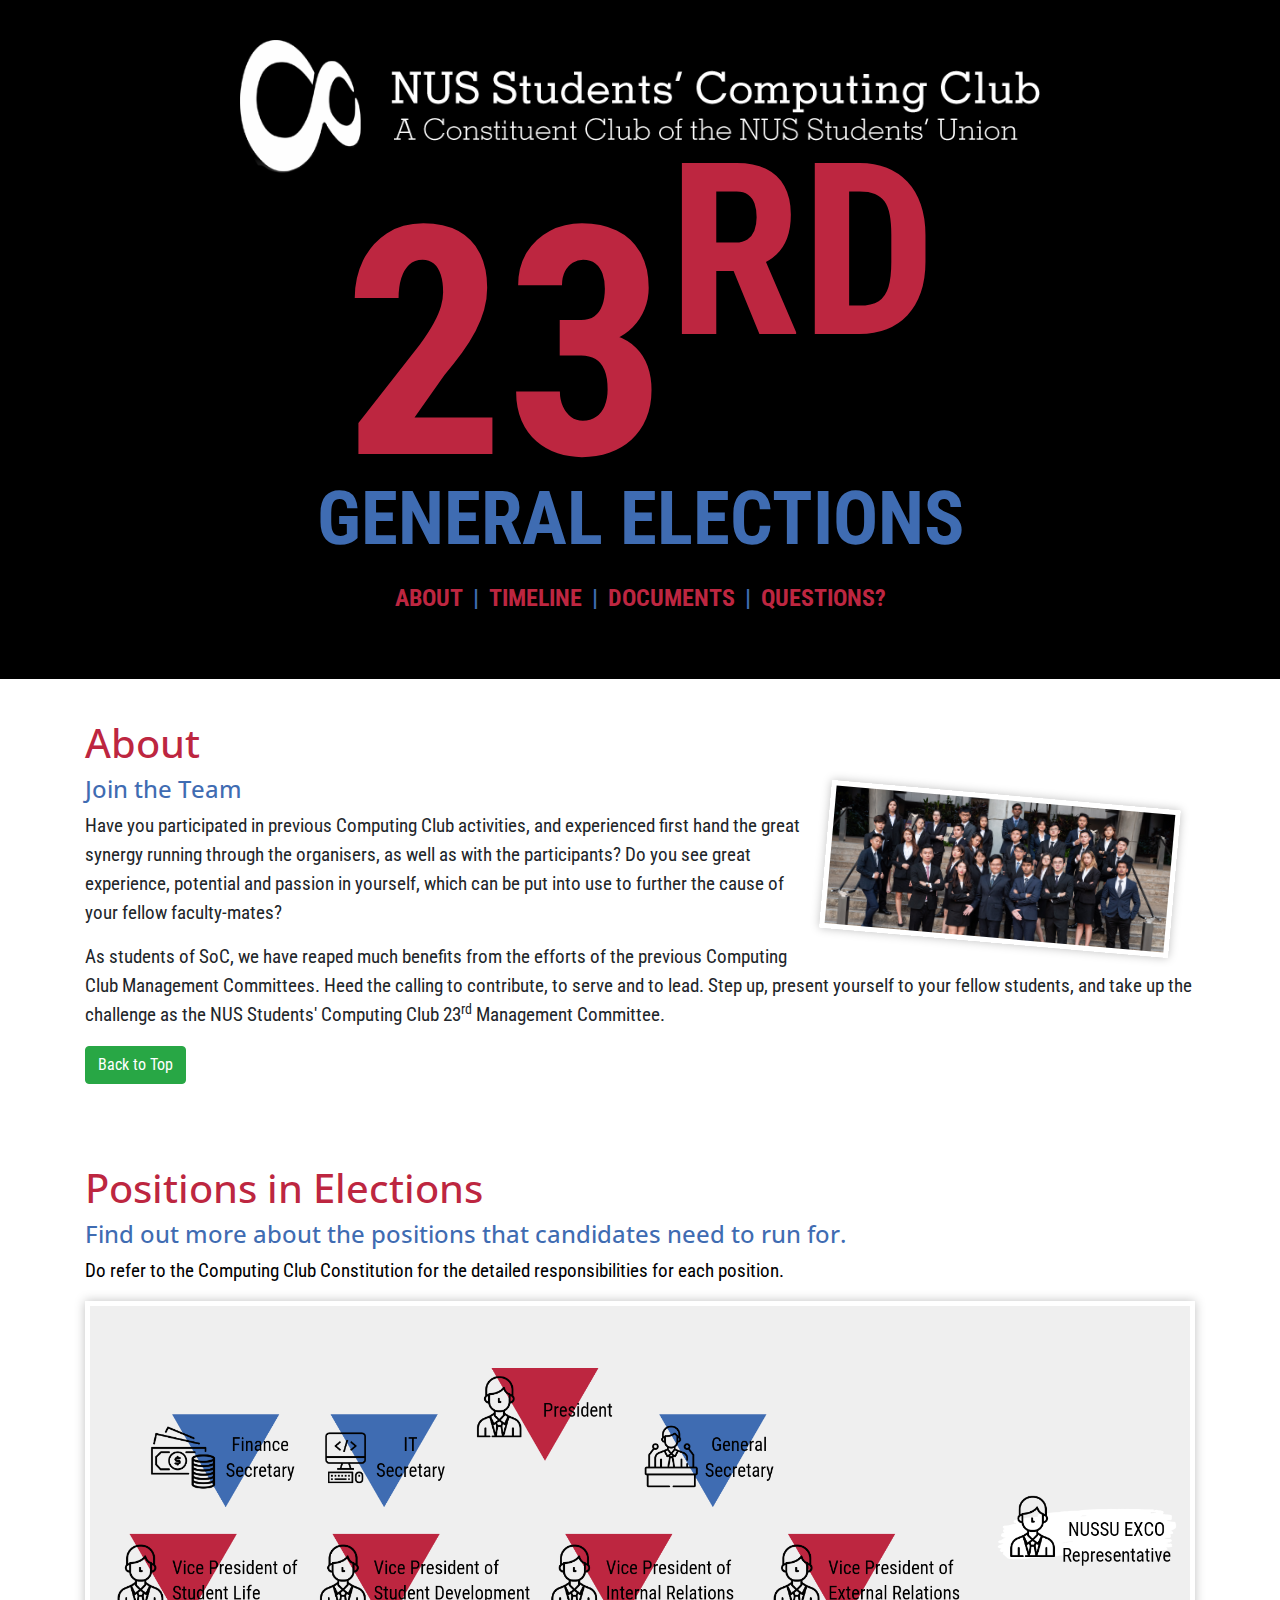
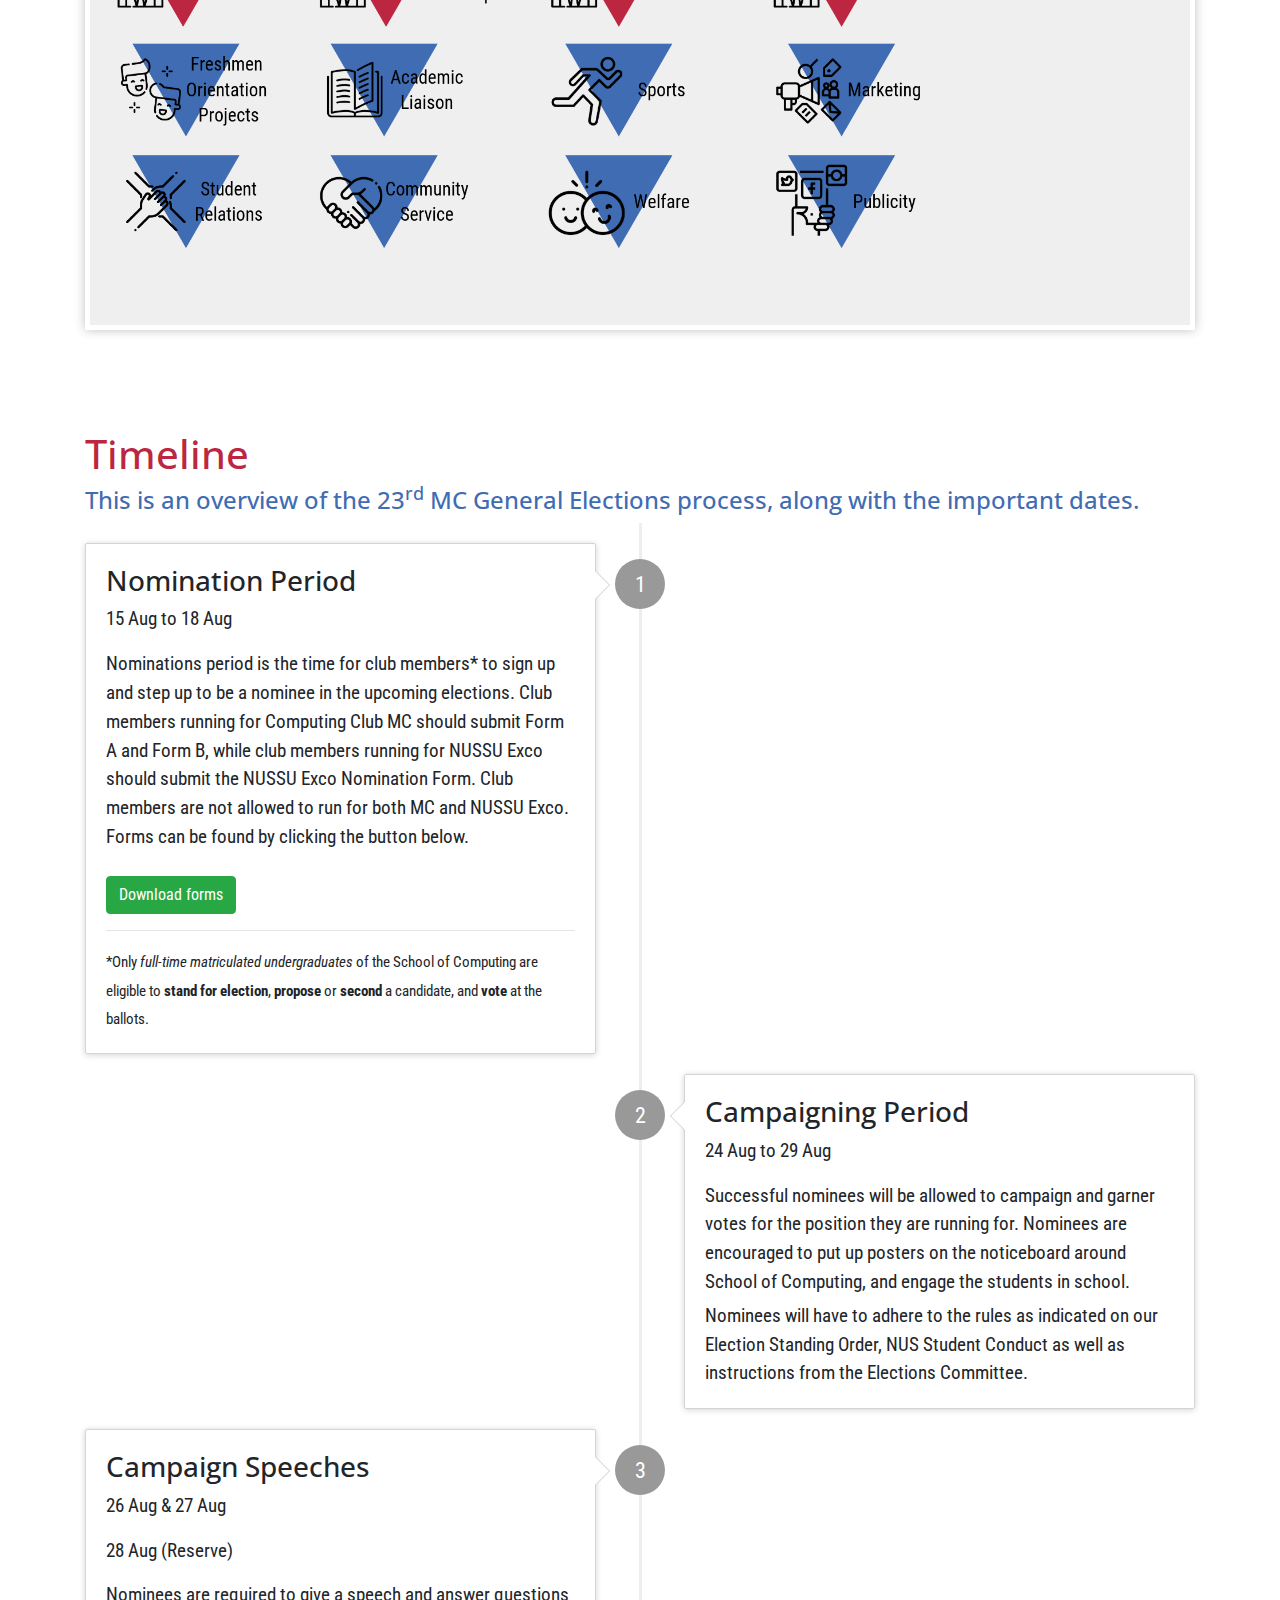
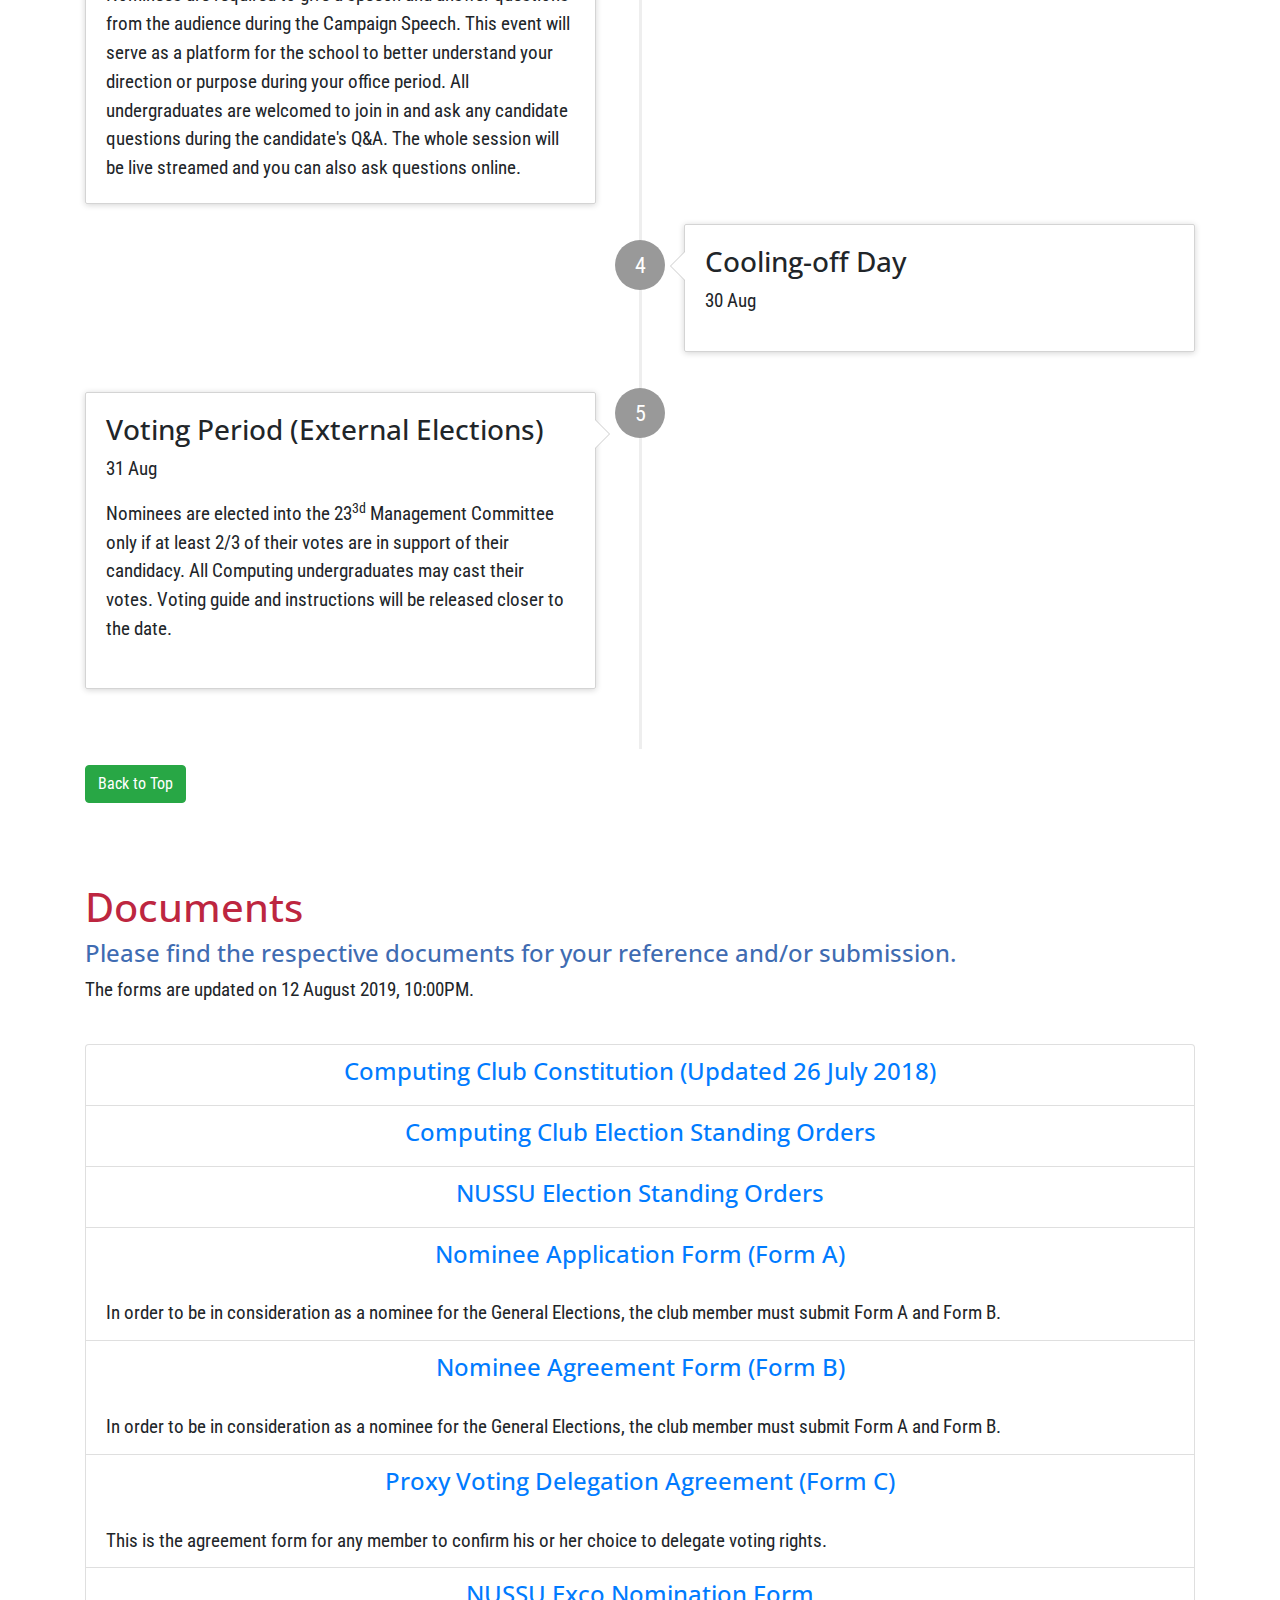
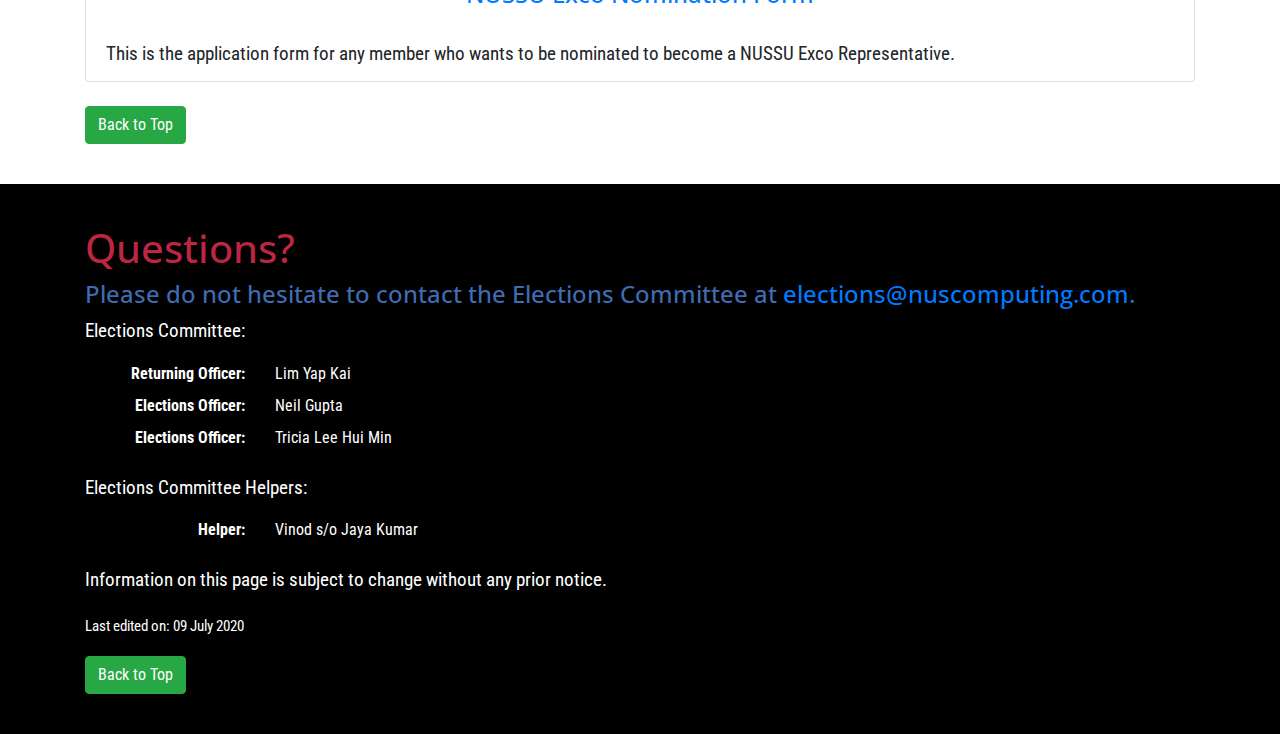
==== index.html @ 01527ab1 "Update timeline" ====
<!DOCTYPE html>
<html lang="en">
<head>
  <title>NUS Students' Computing Club | 22nd General Elections</title>

  <meta name="viewport" content="width=device-width, initial-scale=1.0">

  <link rel="stylesheet" href="https://fonts.googleapis.com/css?family=Roboto+Condensed:300italic,400italic,700italic,400,300,700" />
  <!-- <link rel="stylesheet" href="https://fonts.googleapis.com/css?family=Alegreya:400italic,700italic,400,700" /> -->
  <link rel="stylesheet" href="https://fonts.googleapis.com/css?family=Open+Sans&display=swap">
  <link rel="stylesheet" href="vendor/bootstrap-4.1.3/css/bootstrap.min.css"/>
  <link rel="stylesheet" href="css/style.css" />
  <link rel="stylesheet" href="css/timeline.css" />

  <script src="vendor/jquery-1.10.2/jquery.js"></script>
  <script src="vendor/jquery-smooth-scroll-1.4.11/jquery.smooth-scroll.js"></script>
  <script src="js/main.js"></script>

  <!-- Facebook Pixel Code -->
  <script>
  !function(f,b,e,v,n,t,s){if(f.fbq)return;n=f.fbq=function(){n.callMethod?
  n.callMethod.apply(n,arguments):n.queue.push(arguments)};if(!f._fbq)f._fbq=n;
  n.push=n;n.loaded=!0;n.version='2.0';n.queue=[];t=b.createElement(e);t.async=!0;
  t.src=v;s=b.getElementsByTagName(e)[0];s.parentNode.insertBefore(t,s)}(window,
  document,'script','https://connect.facebook.net/en_US/fbevents.js');

  fbq('init', '653597424790605');
  fbq('track', "PageView");
  </script>
  <!-- End Facebook Pixel Code -->
</head>
<body>
  <noscript><img height="1" width="1" style="display:none" src="https://www.facebook.com/tr?id=653597424790605&ev=PageView&noscript=1"/></noscript>
  <div class="text-center" id="section-top">
    <div id="top"></div>

    <a href="https://nuscomputing.com/"><img src="img/compclub-logo-white.png" alt="NUS Students' Computing Club Logo" id="compclub-logo" /></a>

    <div id="elections-logo">
      <p class="number">23<sup>rd</sup></p>
      <p class="ge">General Elections</p>
      <br>
    </div>

    <ul id="menu">
      <li><a href="#link-about" style="">About</a></li>
      <li class="divider" style=""> | </li>
      <li><a href="#link-running" style="">Timeline</a></li>
      <li class="divider" style=""> | </li>
      <li><a href="#link-documents" style="">Documents</a></li>
      <li class="divider" style=""> | </li>
      <li><a href="#link-questions" style="">Questions?</a></li>
    </ul>
  </div>
  <div id="section-about" class="section">
    <div class="container">
      <h1 id="link-about" class="title">About</h1>
      <div class="">
        <img src="img/22-mc-photo.jpg" alt="NUS Students' Computing Club" class="mc-photo img-responsive hidden-sm hidden-xs" />
      </div>
      <h4 class="subtitle">Join the Team</h4>
      <p>
        Have you participated in previous Computing Club activities, and experienced first hand the great synergy running
        through the organisers, as well as with the participants? Do you see great experience, potential and passion in
        yourself, which can be put into use to further the cause of your fellow faculty-mates?
      </p>
      <p>
        As students of SoC, we have reaped much benefits from the efforts of the previous Computing Club Management Committees.
        Heed the calling to contribute, to serve and to lead. Step up, present yourself to your fellow students, and take up
        the challenge as the NUS Students' Computing Club 23<sup>rd</sup> Management Committee.
      </p>
      <a href="#top" class="btn btn-success" role="button">Back to Top</a>
    </div>
  </div>

  <div id="section-positions" class="section">
    <div class="container">
      <h1 id="link-positions" class="title">Positions in Elections</h1>
      <h4 class="subtitle">Find out more about the positions that candidates need to run for.</h4>
      <p>Do refer to the Computing Club Constitution for the detailed responsibilities for each position.</p>
      <img src="img/positionswNUSSU.png" alt="Roles" class=" mc-structure img-responsive hidden-sm hidden-xs">
    </div>
  </div>

  <div id="section-running" class="section">
    <div class="container">
      <h1 id="link-running" class="title">Timeline</h1>
      <h4 class="subtitle">This is an overview of the 23<sup>rd</sup> MC General Elections process, along with the important dates.</h4>

      <ul class="timeline">

        <!-- ITEM 1 NOMINATION -->
        <li>
          <div class="timeline-badge">1</div>
          <div class="timeline-panel">
            <div class="timeline-heading">
              <h3 class="timeline-title">Nomination Period</h3>
              <p>15 Aug to 18 Aug</p>
            </div>
            <div class="timeline-body">
              <p>
                Nominations period is the time for club members* to sign up and step up to be a nominee in the upcoming elections. Club members running for Computing Club MC should submit Form A and Form B, while club members running for NUSSU Exco should submit the NUSSU Exco Nomination Form. Club members are not allowed to run for both MC and NUSSU Exco. Forms can be found by clicking the button below.
              </p>
              <br>
              <a href="#section-documents" class="btn btn-success" role="button">Download forms</a>
              <hr />
              <p>
                <small>
                *Only <em>full-time matriculated undergraduates</em> of the School of
                Computing are eligible to <strong>stand for election</strong>,
                <strong>propose</strong> or <strong>second</strong> a candidate,
                and <strong>vote</strong> at the ballots.
                </small>
              </p>
            </div>
          </div>
        </li>

        <!-- ITEM 2 CAMPAIGNING -->
        <li class="timeline-inverted">
          <div class="timeline-badge">2</div>
          <div class="timeline-panel">
            <div class="timeline-heading">
              <h3 class="timeline-title">Campaigning Period</h3>
              <p>24 Aug to 29 Aug</p>
            </div>
            <div class="timeline-body">
              <p>
                Successful nominees will be allowed to campaign and garner votes for the position they are running for.
                Nominees are encouraged to put up posters on the noticeboard around School of Computing, and engage the students in school.
              </p>
              <p>
                Nominees will have to adhere to the rules as indicated on our Election Standing Order, NUS Student Conduct as well as instructions from the Elections Committee.
              </p>
            </div>
          </div>
        </li>

        <!-- ITEM 3 SPEECH -->
        <li>
          <div class="timeline-badge">3</div>
          <div class="timeline-panel">
            <div class="timeline-heading">
              <h3 class="timeline-title">Campaign Speeches</h3>
              <p>26 Aug & 27 Aug</p>
              <p>28 Aug (Reserve)</p>
            </div>
            <div class="timeline-body">
              <p>
                Nominees are required to give a speech and answer questions from the audience during the Campaign Speech.
                This event will serve as a platform for the school to better understand your direction or purpose during your office period. All undergraduates are welcomed to join in and ask any candidate questions during the candidate's Q&A. The whole session will be live streamed and you can also ask questions online.
              </p>
            </div>
          </div>
        </li>

        <!-- ITEM 4 COOLING -->
        <li class="timeline-inverted">
          <div class="timeline-badge">4</div>
          <div class="timeline-panel">
            <div class="timeline-heading">
              <h3 class="timeline-title">Cooling-off Day</h3>
              <p>30 Aug</p>
            </div>
          </div>
        </li>

        <!-- ITEM 5 VOTING -->
        <li class="timeline">
          <div class="timeline-badge">5</div>
          <div class="timeline-panel">
            <div class="timeline-heading">
              <h3 class="timeline-title">Voting Period (External Elections)</h3>
              <p>31 Aug</p>
            </div>
            <div class="timeline-body">
              <p>
                Nominees are elected into the 23<sup>3d</sup> Management Committee only if at least 2/3 of their votes are in support of their candidacy.
                All Computing undergraduates may cast their votes.
                Voting guide and instructions will be released closer to the date.
              </p>
              <br>
          </div>
        </li>


      </ul>

      <a href="#top" class="btn btn-success" role="button">Back to Top</a>
    </div>
  </div>

  <div id="section-documents" class="section">
    <div class="container">
      <h1 id="link-documents" class="title">Documents</h1>
      <h4 class="subtitle">
        Please find the respective documents for your reference and/or submission.
      </h4>
      <p>The forms are updated on 12 August 2019, 10:00PM.</p>
      <br>

      <div class="list-group mb-4">
        <a class="list-group-item border-bottom-0" target="_blank" href="files/NUSStudentsComputingClubConstitution(26Jul2018).pdf">
          <h4 class="text-center">Computing Club Constitution (Updated 26 July 2018)</h4>
        </a>
        <a class="list-group-item border-bottom-0" target="_blank" href="files/NUSStudentsComputingClubElectionStandingOrders.pdf">
          <h4 class="text-center">Computing Club Election Standing Orders</h4>
        </a>
        <a class="list-group-item border-bottom-0" target="_blank" href="files/NUSSUElectionStandingOrders.pdf">
          <h4 class="text-center">NUSSU Election Standing Orders</h4>
        </a>
        <a class="list-group-item border-bottom-0" target="_blank" href="files/NomineeApplicationForm(FormA).docx">
          <h4 class="text-center">Nominee Application Form (Form A)</h4>
        </a>
        <p class="list-group-item border-top-0">In order to be in consideration as a nominee for the General Elections, the club member must submit Form A and Form B.</p>
        <a class="list-group-item border-bottom-0" target="_blank" href="files/NomineeAgreementForm(FormB).docx">
          <h4 class="text-center">Nominee Agreement Form (Form B)</h4>
        </a>
        <p class="list-group-item border-top-0">In order to be in consideration as a nominee for the General Elections, the club member must submit Form A and Form B.</p>
        <a class="list-group-item border-bottom-0" target="_blank" href="files/ProxyVotingDelegationForm(FormC).docx">
          <h4 class="text-center">Proxy Voting Delegation Agreement (Form C)</h4>
        </a>
        <p class="list-group-item border-top-0">This is the agreement form for any member to confirm his or her choice to delegate voting rights.</p>
        <a class="list-group-item border-bottom-0" target="_blank" href="files/ExcoNominationForm.docx">
          <h4 class="text-center">NUSSU Exco Nomination Form</h4>
        </a>
        <p class="list-group-item border-top-0">This is the application form for any member who wants to be nominated to become a NUSSU Exco Representative.</p>
      </div>

      <a href="#top" class="btn btn-success" role="button">Back to Top</a>
    </div>
  </div>

  <div id="section-questions" class="section">
    <div class="container">
      <h1 id="link-questions" class="title">Questions?</h1>
      <h4 class="subtitle">
        Please do not hesitate to contact the Elections Committee at <a href="mailto:elections@nuscomputing.com">
          elections@nuscomputing.com</a>.
      </h4>
      <p>Elections Committee:</p>
      <dl class="row">
        <dt class="col-sm-2 text-right">Returning Officer:</dt>
        <dd class="col-sm-10">Lim Yap Kai</dd>
        <dt class="col-sm-2 text-right">Elections Officer:</dt>
        <dd class="col-sm-10">Neil Gupta</dd>
        <dt class="col-sm-2 text-right">Elections Officer:</dt>
        <dd class="col-sm-10">Tricia Lee Hui Min</dd>
      </dl>
      <p>Elections Committee Helpers:</p>
      <dl class="row">
        <dt class="col-sm-2 text-right">Helper:</dt>
        <dd class="col-sm-10">Vinod s/o Jaya Kumar</dd>
      </dl>
      <p>Information on this page is subject to change without any prior notice.</p>
      <p><small>Last edited on: 09 July 2020</small></p>
      <a href="#top" class="btn btn-success" role="button">Back to Top</a>
    </div>
  </div>
  <script>fbq('track', 'ViewContent');</script>
  <script src="vendor/bootstrap-4.1.3/js/bootstrap.bundle.min.js"></script>
</body>
</html>
---- css/style.css ----
p {
  font-family: 'Roboto Condensed', serif;
  font-size: 1.2em;
}

h1, h2, h3, h4, h5, h6 {
  font-family: 'Open Sans', serif;
}

.divider {
  margin: 30px 0;
}

.section {
  padding: 40px 0;
}

#section-top {
/*  background: url('../img/background.jpg');*/
  background-color: #000000;
  background-repeat: no-repeat;
  background-size: cover;
  padding: 40px 0;
  position: relative;
  z-index: 0;
}

#compclub-logo {
  width: 100%;
  max-width: 800px;
}

#elections-logo {
  margin-top: 30px;
  text-transform: uppercase;
  cursor: default;
}

#elections-logo p {
  font-family: 'Roboto Condensed', sans-serif;
  margin: 0;
}

#elections-logo .sixteenth {
  font-size: 20em;
  font-weight: 700;
  line-height: 0.85em;
  color: #228b22;
}

#elections-logo .number {
  font-size: 20em;
  font-weight: 700;
  line-height: 0.85em;
  color: #bd2640;
}

#elections-logo .mc {
  font-size: 3.65em;
  line-height: 0.85em;
  font-weight: bold;
  color: #3f6cb2;
}

#elections-logo .ge {
  font-size: 4.70em;
  line-height: 1em;
  font-weight: bold;
  color: #3f6cb2;
}

#elections-logo .lead {
  color: #efefef;
}

#menu {
  text-transform: uppercase;
  list-style-type: none;
  font-family: 'Roboto Condensed', sans-serif;
  font-weight: bold;
  font-size: 1.5em;
  display: inline-block;
  padding: 0;
}

#menu li {
  float: left;
  display: inline-block;
  color: #3f6cb2;
}

#menu li a:link,
#menu li a:visited {
  color: #bd2640;
}

#menu li a:hover {
  text-decoration: none;
  text-shadow: 0 0 10px #fff;
  
  transition: all 1s;
  -webkit-transition: all 1s;
  -moz-transition: all 1s;
  -ms-transition: all 1s;
}

#menu li:hover {
  margin: 0 20px;
  
  transition: all 0.5s;
  -webkit-transition: all 0.5s;
  -moz-transition: all 0.5s;
  -ms-transition: all 0.5s;
  
  transform: scale(1.5, 1.5);
  -webkit-transform: scale(1.5, 1.5);
  -moz-transform: scale(1.5, 1.5);
  -ms-transform: scale(1.5, 1.5);
}

#menu li.divider {
  margin: 0 10px;
}

.section .container .title {
  color: #bd2640;
}

.section .container .subtitle {
  color: #3f6cb2;
}

.section .container {
  font-family: 'Roboto Condensed', sans-serif;
}

#section-about {
  background: url('../img/patterns/diamond_upholstery.png');
  /*background: #ffffff;*/
  /*color: #000000;*/
}

#section-about .mc-photo {
  float: right;
  max-width: 350px;
  border: solid 5px #fff;
  box-shadow: 0 0 10px rgba(0, 0, 0, 0.25);
  margin: 20px;
  
  transform: rotate(5deg);
  -ms-transform: rotate(5deg);
  -moz-transform: rotate(5deg);
  -webkit-transform: rotate(5deg);
}

#section-positions .mc-structure {
  width: 100%;
  border: solid 5px #fff;
  box-shadow: 0 0 10px rgba(0, 0, 0, 0.25);
  margin-bottom: 20px;
}

#section-positions {
  color: #000000;
  background: #ffffff;
}

.struct-container {
  float: left;
  border: 1px solid #ccc;
  background-color: #f1f1f1;
  width: 30%;
  height: 350px;
}

/* Style the buttons inside the tab */
.struct-container button {
  display: block;
  background-color: inherit;
  color: black;
  padding: 22px 16px;
  width: 100%;
  border: none;
  outline: none;
  text-align: left;
  cursor: pointer;
  transition: 0.3s;
  font-size: 17px;
}

/* Change background color of buttons on hover */
.struct-container button:hover {
  background-color: #ddd;
}

/* Create an active/current "tab button" class */
.struct-container button.active {
  background-color: #ccc;
}

/* Style the tab content */
.tabcontent {
  float: left;
  padding: 0px 12px;
  border: 1px solid #ccc;
  width: 70%;
  border-left: none;
  height: 350px;
}

#section-running {
  background: url('../img/patterns/geometry.png');
}

#section-nominees {
  background: url('../img/patterns/starring.png');
  color: #fafafa;
  box-shadow: 0 -5px 10px rgba(0, 0, 0, 0.25);
  position: relative;
  z-index: 1;
}

#section-nominees .nominees-container {
  justify-content: center;
  display: flex;
  flex-wrap: wrap;
}

#section-nominees .nominees-container .thumbnail {
  margin: 20px 20px 0 20px;
}

#section-nominees .nominees-container .thumbnail img {
  height: 300px;
  width: 300px;
  margin-bottom: 8px;
}

#section-nominees .nominees-container .thumbnail .caption > h3 {
  font-weight: bold;
  white-space: nowrap;
  overflow: hidden;
}

#link-nominees {
  text-align: center; 
  font-weight: 700;
}

.nominee-wing {
  text-align: center;
  font-size: 1.6em;
}

.nominee-name {
  display: block; 
  text-align: center;
}

.nominee-position {
  display: block;
  text-align: center;
}

#section-documents {
  background: url('../img/patterns/diamond_upholstery.png');
}

#section-questions {
  /*background: url('../img/patterns/crissXcross.png');*/
  /*color: #fafafa;*/
  color: #ffffff;
  background: #000000;
}

@media (max-width: 768px) {
  .timeline-title, .subtitle {
    overflow-wrap: break-word;
  }

  .section {
    padding: 40px 20px;
  }

  #section-top {
    padding: 40px 20px;
  }

  #menu li {
    float: none;
    display: block;
  }

  #compclub-logo {
    width: 100%;
  }

  .mc-photo {
    width: 100%;
  }

  #elections-logo .sixteenth {
    font-size: 10em;
  }

  #elections-logo .number {
    font-size: 8em;
  }

  #elections-logo .mc {
    font-size: 2em;
  }

  #elections-logo .ge {
    font-size: 2.55em;
  }

  .text-right {
    text-align: left!important;
  }
}

@media(max-width: 768px) {
  #menu li.divider {
    display: none; 
  }
}

@media(min-width: 769px) {
  #menu li.divider {
    display: inline; 
  }
}

/* vim: set et ts=2 sw=2: */
---- css/timeline.css ----
.timeline {
    list-style: none;
    padding: 20px 0 20px;
    position: relative;
}

    .timeline:before {
        top: 0;
        bottom: 0;
        position: absolute;
        content: " ";
        width: 3px;
        background-color: #eeeeee;
        left: 50%;
        margin-left: -1.5px;
    }

    .timeline > li {
        margin-bottom: 20px;
        position: relative;
    }

        .timeline > li:before,
        .timeline > li:after {
            content: " ";
            display: table;
        }

        .timeline > li:after {
            clear: both;
        }

        .timeline > li:before,
        .timeline > li:after {
            content: " ";
            display: table;
        }

        .timeline > li:after {
            clear: both;
        }

        .timeline > li > .timeline-panel {
            width: 46%;
            float: left;
            border: 1px solid #d4d4d4;
            border-radius: 2px;
            padding: 20px;
            position: relative;
            -webkit-box-shadow: 0 1px 6px rgba(0, 0, 0, 0.175);
            box-shadow: 0 1px 6px rgba(0, 0, 0, 0.175);
        }

            .timeline > li > .timeline-panel:before {
                position: absolute;
                top: 26px;
                right: -15px;
                display: inline-block;
                border-top: 15px solid transparent;
                border-left: 15px solid #ccc;
                border-right: 0 solid #ccc;
                border-bottom: 15px solid transparent;
                content: " ";
            }

            .timeline > li > .timeline-panel:after {
                position: absolute;
                top: 27px;
                right: -14px;
                display: inline-block;
                border-top: 14px solid transparent;
                border-left: 14px solid #fff;
                border-right: 0 solid #fff;
                border-bottom: 14px solid transparent;
                content: " ";
            }

        .timeline > li > .timeline-badge {
            color: #fff;
            width: 50px;
            height: 50px;
            line-height: 50px;
            font-size: 1.4em;
            text-align: center;
            position: absolute;
            top: 16px;
            left: 50%;
            margin-left: -25px;
            background-color: #999999;
            z-index: 100;
            border-top-right-radius: 50%;
            border-top-left-radius: 50%;
            border-bottom-right-radius: 50%;
            border-bottom-left-radius: 50%;
        }

        .timeline > li.timeline-inverted > .timeline-panel {
            float: right;
        }

            .timeline > li.timeline-inverted > .timeline-panel:before {
                border-left-width: 0;
                border-right-width: 15px;
                left: -15px;
                right: auto;
            }

            .timeline > li.timeline-inverted > .timeline-panel:after {
                border-left-width: 0;
                border-right-width: 14px;
                left: -14px;
                right: auto;
            }

.timeline-badge.primary {
    background-color: #2e6da4 !important;
}

.timeline-badge.success {
    background-color: #3f903f !important;
}

.timeline-badge.warning {
    background-color: #f0ad4e !important;
}

.timeline-badge.danger {
    background-color: #d9534f !important;
}

.timeline-badge.info {
    background-color: #5bc0de !important;
}

.timeline-title {
    margin-top: 0;
    color: inherit;
}

.timeline-body > p,
.timeline-body > ul {
    margin-bottom: 0;
}

    .timeline-body > p + p {
        margin-top: 5px;
    }

@media (max-width: 767px) {
    ul.timeline:before {
        left: 40px;
    }

    ul.timeline > li > .timeline-panel {
        width: calc(100% - 90px);
        width: -moz-calc(100% - 90px);
        width: -webkit-calc(100% - 90px);
    }

    ul.timeline > li > .timeline-badge {
        left: 15px;
        margin-left: 0;
        top: 16px;
    }

    ul.timeline > li > .timeline-panel {
        float: right;
    }

        ul.timeline > li > .timeline-panel:before {
            border-left-width: 0;
            border-right-width: 15px;
            left: -15px;
            right: auto;
        }

        ul.timeline > li > .timeline-panel:after {
            border-left-width: 0;
            border-right-width: 14px;
            left: -14px;
            right: auto;
        }
}
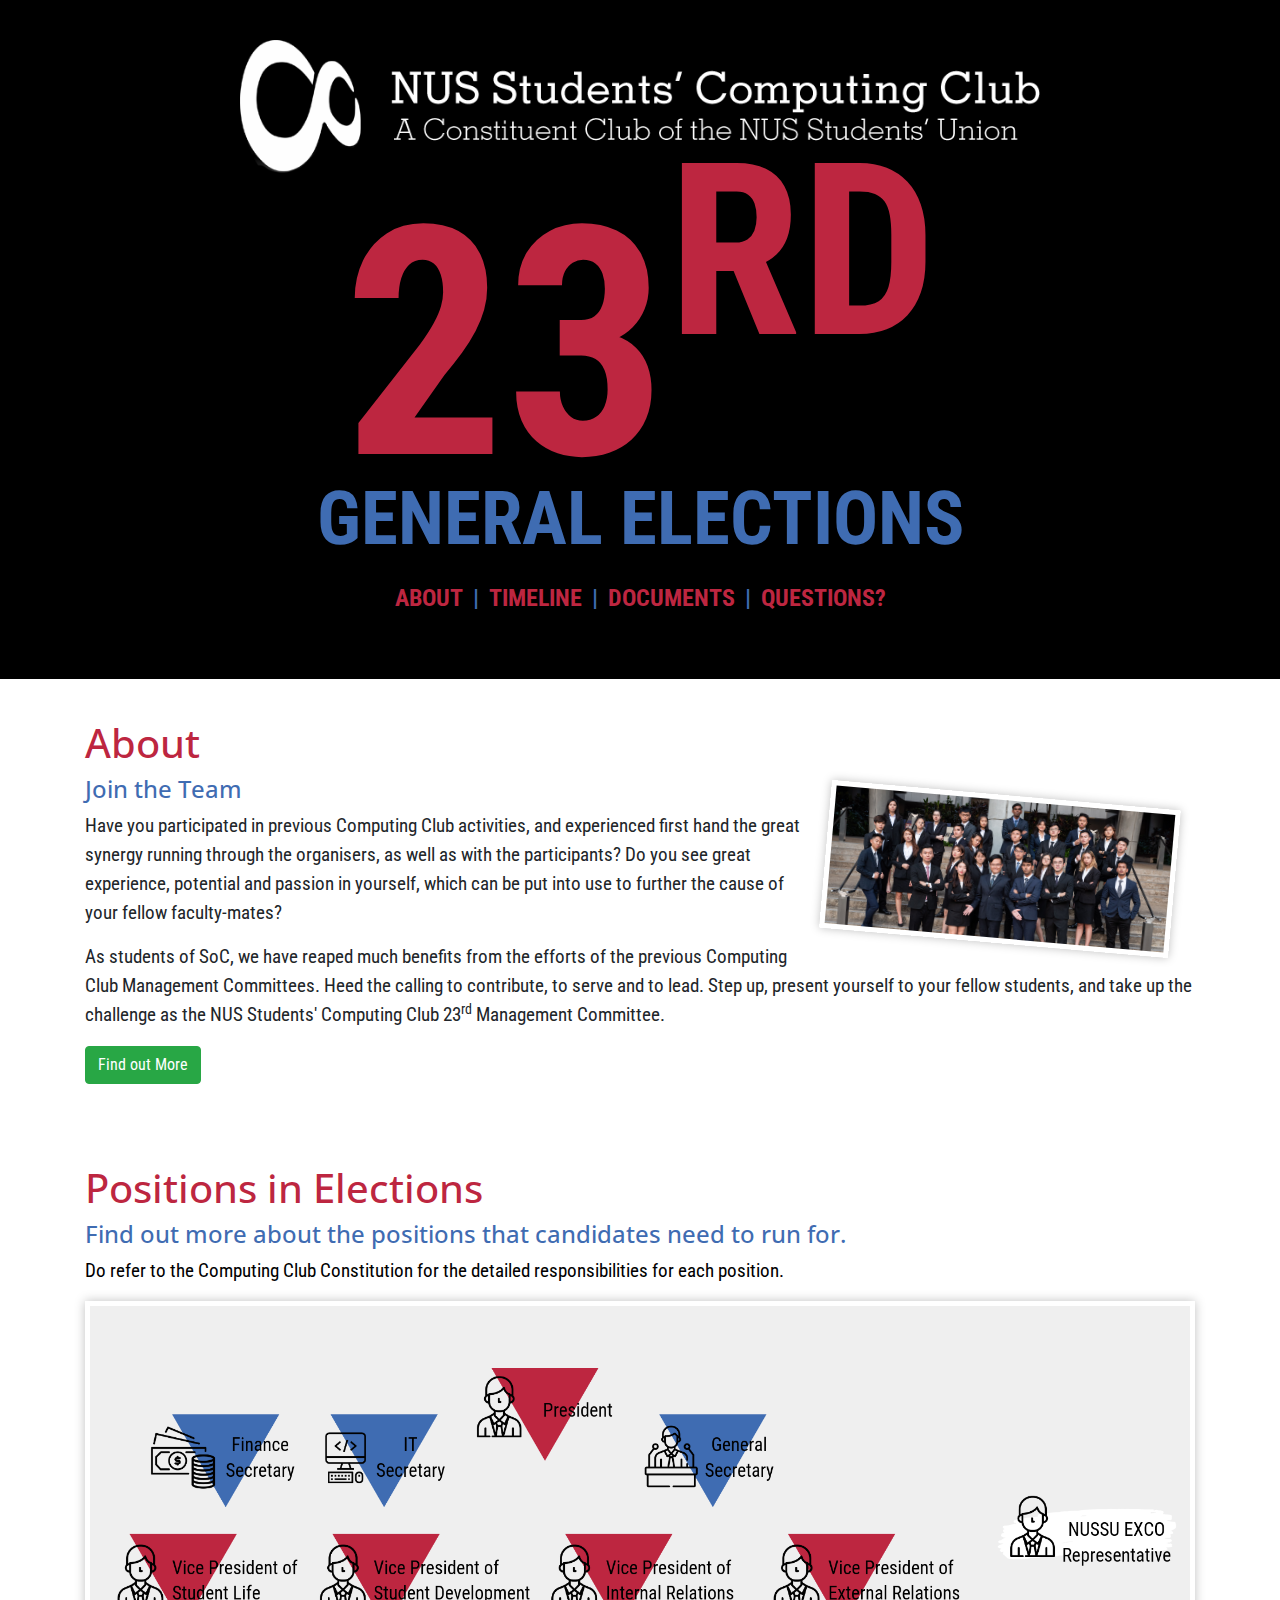
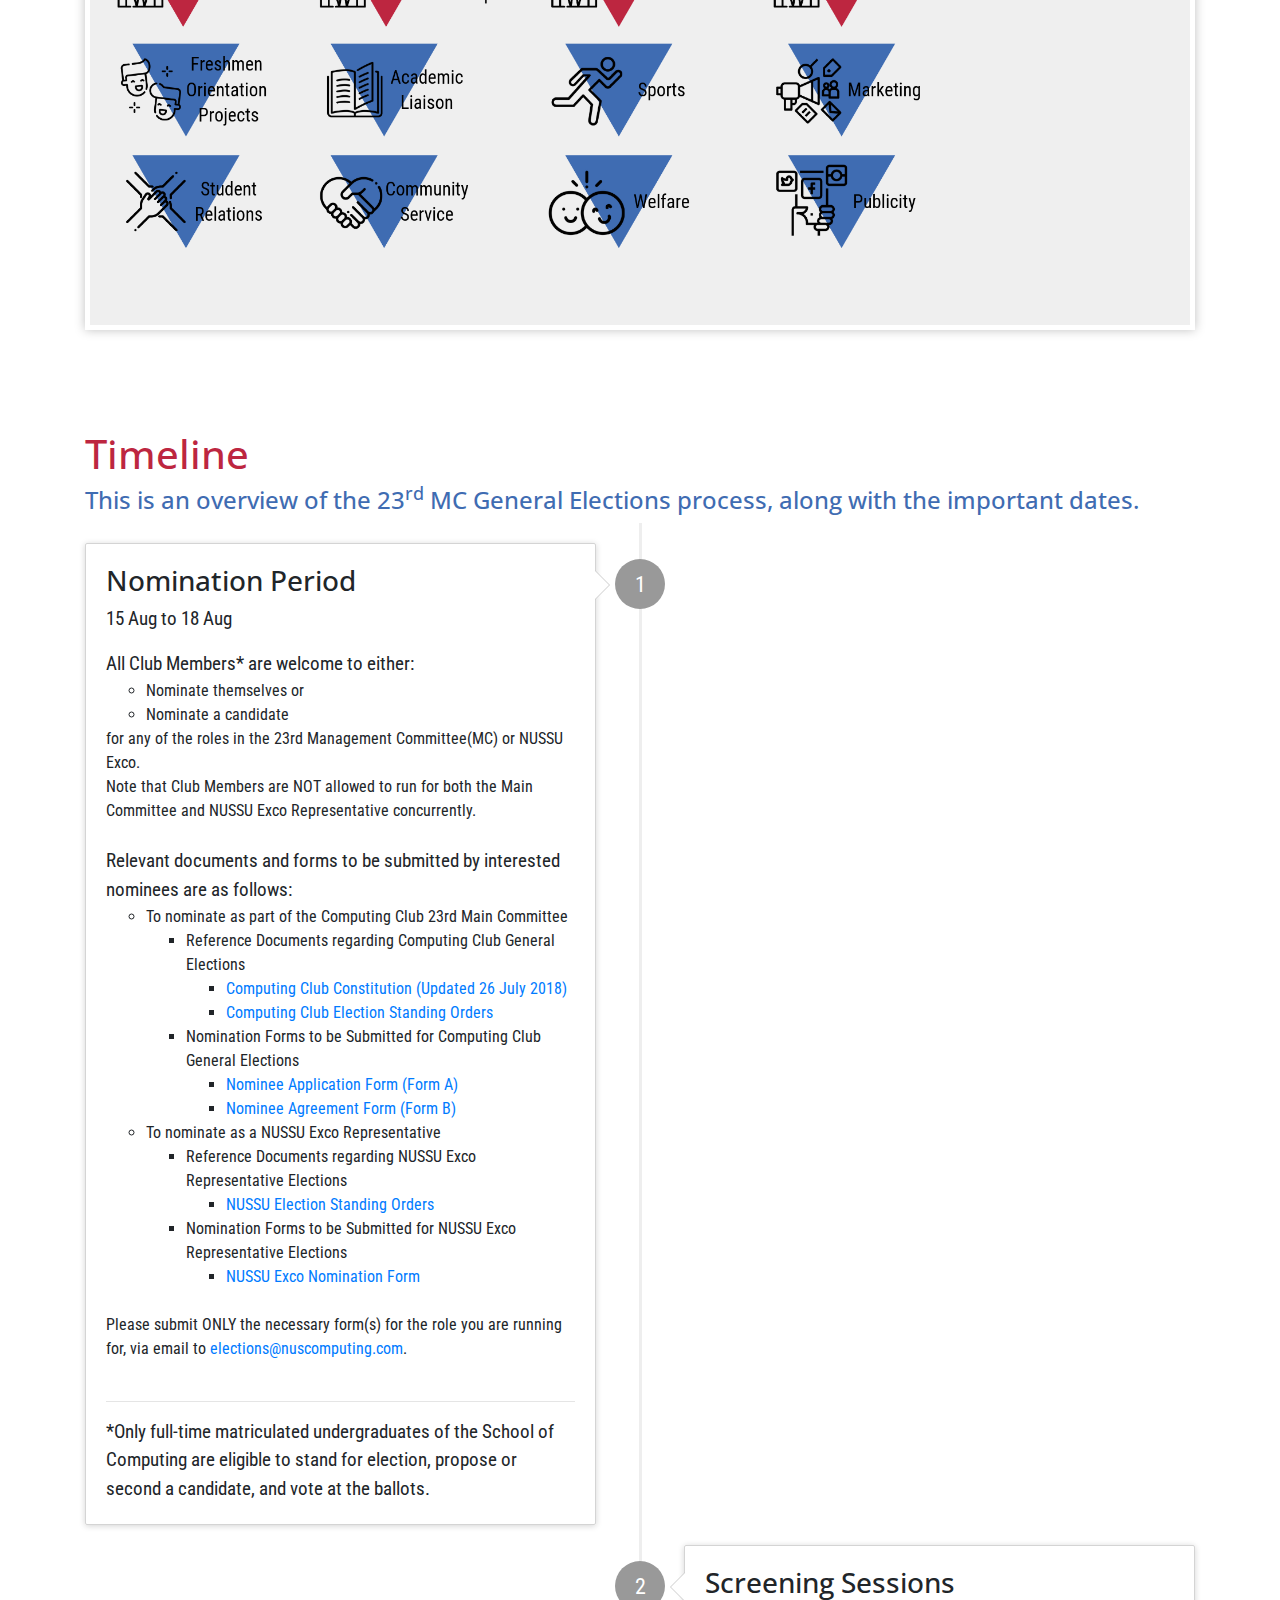
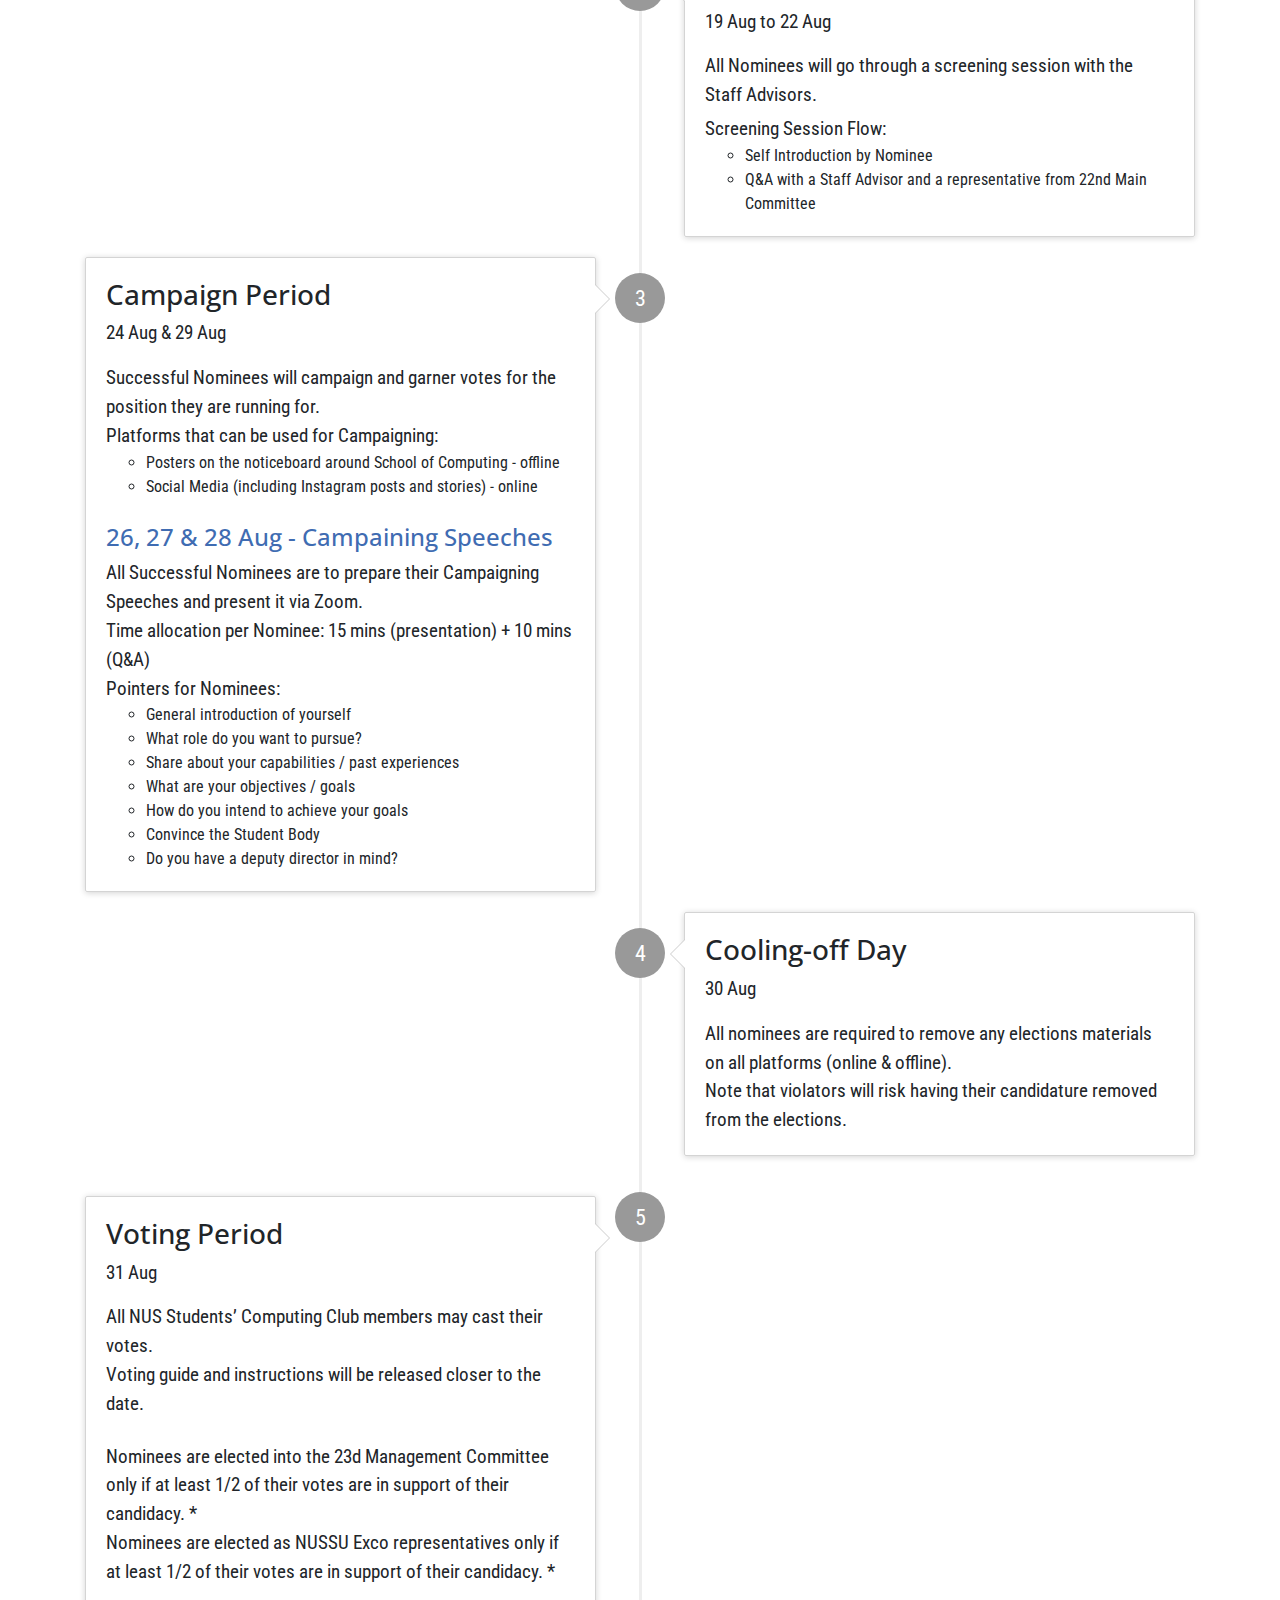
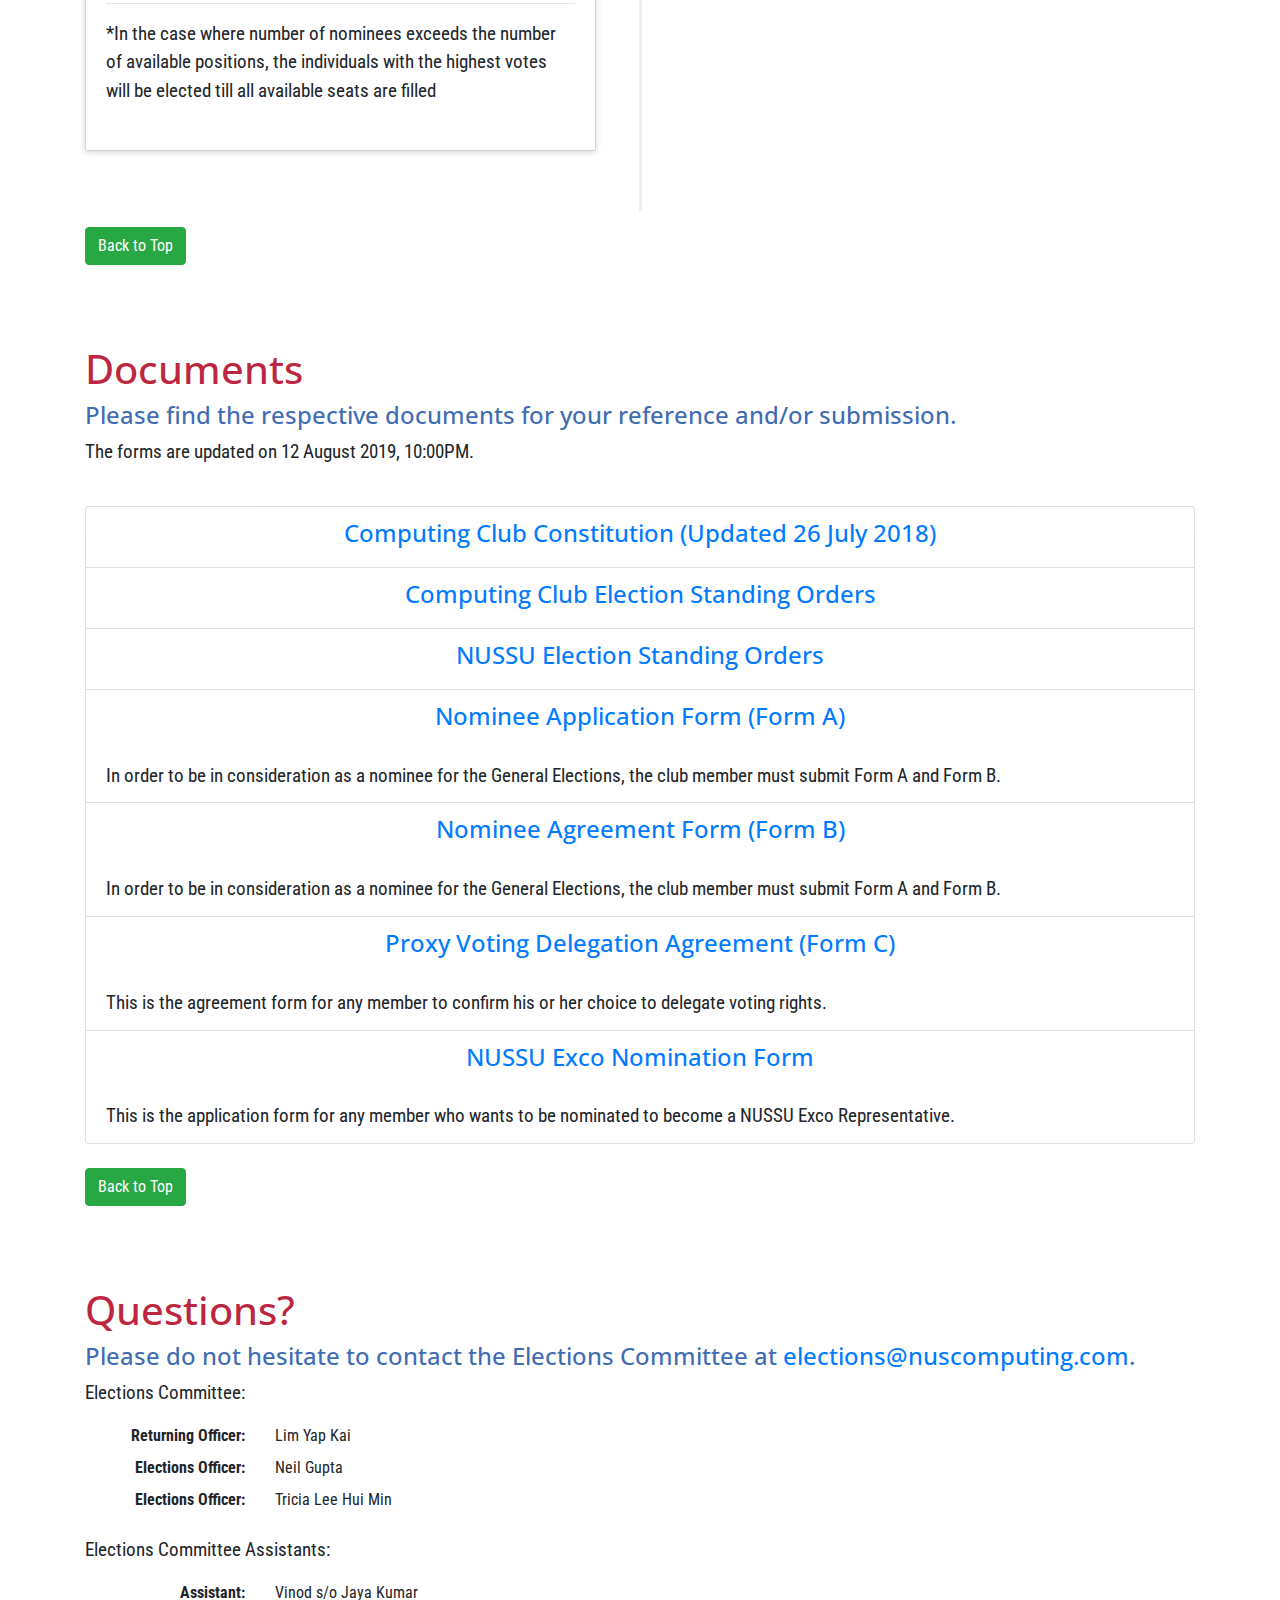
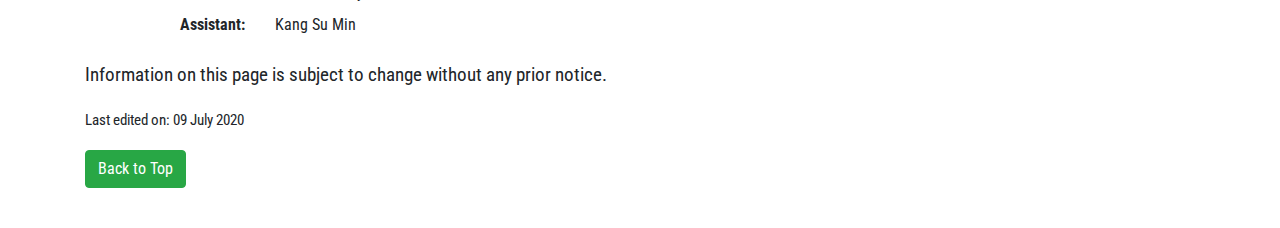
==== commit 9eefbdd8: "Update content" ====
--- a/index.html
+++ b/index.html
@@ -69,7 +69,7 @@
         Heed the calling to contribute, to serve and to lead. Step up, present yourself to your fellow students, and take up
         the challenge as the NUS Students' Computing Club 23<sup>rd</sup> Management Committee.
       </p>
-      <a href="#top" class="btn btn-success" role="button">Back to Top</a>
+      <a href="https://nuscomputing.com/people.html" class="btn btn-success" role="button">Find out More</a>
     </div>
   </div>
 
@@ -99,18 +99,51 @@
             </div>
             <div class="timeline-body">
               <p>
-                Nominations period is the time for club members* to sign up and step up to be a nominee in the upcoming elections. Club members running for Computing Club MC should submit Form A and Form B, while club members running for NUSSU Exco should submit the NUSSU Exco Nomination Form. Club members are not allowed to run for both MC and NUSSU Exco. Forms can be found by clicking the button below.
-              </p>
-              <br>
-              <a href="#section-documents" class="btn btn-success" role="button">Download forms</a>
+                All Club Members* are welcome to either:
+                <ul>
+                  <li> Nominate themselves or
+                  <li> Nominate a candidate
+                </ul>
+                for any of the roles in the 23rd Management Committee(MC) or NUSSU Exco.<br>
+                Note that Club Members are NOT allowed to run for both the Main Committee and NUSSU Exco Representative concurrently.
+              </p>
+              <br>
+              <p>
+                Relevant documents and forms to be submitted by interested nominees are as follows:
+                <ul>
+                  <li>To nominate as part of the Computing Club 23rd Main Committee
+                    <ul>
+                      <li> Reference Documents regarding Computing Club General Elections
+                      <ul>
+                        <li> <a href="files/NUSStudentsComputingClubConstitution(26Jul2018).pdf">Computing Club Constitution (Updated 26 July 2018)</a>
+                          <li> <a href="files/NUSStudentsComputingClubElectionStandingOrders.pdf">Computing Club Election Standing Orders</a>
+                      </ul>
+                      <li>Nomination Forms to be Submitted for Computing Club General Elections
+                        <ul>
+                          <li> <a href="files/NomineeApplicationForm(FormA).docx">Nominee Application Form (Form A)</a>
+                            <li> <a href="files/NomineeAgreementForm(FormB).docx">Nominee Agreement Form (Form B)</a>
+                        </ul>
+                    </ul>
+                    <li>To nominate as a NUSSU Exco Representative
+                    <ul>
+                      <li> Reference Documents regarding NUSSU Exco Representative Elections
+                      <ul>
+                        <li> <a href="files/NUSSUElectionStandingOrders.pdf">NUSSU Election Standing Orders</a>
+                      </ul>
+                      <li>Nomination Forms to be Submitted for NUSSU Exco Representative Elections
+                      <ul>
+                        <li> <a href="files/ExcoNominationForm.docx">NUSSU Exco Nomination Form</a>
+                      </ul>
+                    </ul>
+                </ul>
+                <br>
+                Please submit ONLY the necessary form(s) for the role you are running for, via email to <a href="mailto:elections@nuscomputing.com">elections@nuscomputing.com</a>.
+              </p>
+              <br>
               <hr />
               <p>
-                <small>
-                *Only <em>full-time matriculated undergraduates</em> of the School of
-                Computing are eligible to <strong>stand for election</strong>,
-                <strong>propose</strong> or <strong>second</strong> a candidate,
-                and <strong>vote</strong> at the ballots.
-                </small>
+                *Only full-time matriculated undergraduates of the School of Computing are eligible to stand for election, propose or second a candidate, and vote at the
+ballots.
               </p>
             </div>
           </div>
@@ -121,16 +154,19 @@
           <div class="timeline-badge">2</div>
           <div class="timeline-panel">
             <div class="timeline-heading">
-              <h3 class="timeline-title">Campaigning Period</h3>
-              <p>24 Aug to 29 Aug</p>
-            </div>
-            <div class="timeline-body">
-              <p>
-                Successful nominees will be allowed to campaign and garner votes for the position they are running for.
-                Nominees are encouraged to put up posters on the noticeboard around School of Computing, and engage the students in school.
-              </p>
-              <p>
-                Nominees will have to adhere to the rules as indicated on our Election Standing Order, NUS Student Conduct as well as instructions from the Elections Committee.
+              <h3 class="timeline-title">Screening Sessions</h3>
+              <p>19 Aug to 22 Aug</p>
+            </div>
+            <div class="timeline-body">
+              <p>
+                All Nominees will go through a screening session with the Staff Advisors.
+              </p>
+              <p>
+                Screening Session Flow:
+                <ul>
+                  <li> Self Introduction by Nominee
+                    <li> Q&A with a Staff Advisor and a representative from 22nd Main Committee
+                </ul>
               </p>
             </div>
           </div>
@@ -141,14 +177,33 @@
           <div class="timeline-badge">3</div>
           <div class="timeline-panel">
             <div class="timeline-heading">
-              <h3 class="timeline-title">Campaign Speeches</h3>
-              <p>26 Aug & 27 Aug</p>
-              <p>28 Aug (Reserve)</p>
-            </div>
-            <div class="timeline-body">
-              <p>
-                Nominees are required to give a speech and answer questions from the audience during the Campaign Speech.
-                This event will serve as a platform for the school to better understand your direction or purpose during your office period. All undergraduates are welcomed to join in and ask any candidate questions during the candidate's Q&A. The whole session will be live streamed and you can also ask questions online.
+              <h3 class="timeline-title">Campaign Period</h3>
+              <p>24 Aug & 29 Aug</p>
+            </div>
+            <div class="timeline-body">
+              <p>
+              Successful Nominees will campaign and garner votes for the position they are running for.<br>
+              Platforms that can be used for Campaigning:
+              <ul>
+                <li> Posters on the noticeboard around School of Computing - offline
+                  <li> Social Media (including Instagram posts and stories) - online
+              </ul>
+              </p>
+              <br>
+              <h4 class="subtitle">26, 27 & 28 Aug - Campaining Speeches</h4>
+              <p>
+              All Successful Nominees are to prepare their Campaigning Speeches and present it via Zoom.<br>
+              Time allocation per Nominee: 15 mins (presentation) + 10 mins (Q&A)<br>
+              Pointers for Nominees:
+              <ul>
+                <li> General introduction of yourself
+                <li> What role do you want to pursue?
+                <li> Share about your capabilities / past experiences
+                <li> What are your objectives / goals
+                <li> How do you intend to achieve your goals
+                <li> Convince the Student Body
+                <li> Do you have a deputy director in mind?
+              </ul>
               </p>
             </div>
           </div>
@@ -162,6 +217,12 @@
               <h3 class="timeline-title">Cooling-off Day</h3>
               <p>30 Aug</p>
             </div>
+            <div class="timeline-body">
+              <p>
+              All nominees are required to remove any elections materials on all platforms (online & offline).<br>
+                Note that violators will risk having their candidature removed from the elections.
+              </p>
+            </div>
           </div>
         </li>
 
@@ -170,14 +231,23 @@
           <div class="timeline-badge">5</div>
           <div class="timeline-panel">
             <div class="timeline-heading">
-              <h3 class="timeline-title">Voting Period (External Elections)</h3>
+              <h3 class="timeline-title">Voting Period</h3>
               <p>31 Aug</p>
             </div>
             <div class="timeline-body">
               <p>
-                Nominees are elected into the 23<sup>3d</sup> Management Committee only if at least 2/3 of their votes are in support of their candidacy.
-                All Computing undergraduates may cast their votes.
-                Voting guide and instructions will be released closer to the date.
+                All NUS Students’ Computing Club members may cast their votes.<br>
+                 Voting guide and instructions will be released closer to the date.
+              </p>
+              <br>
+              <p>
+                 Nominees are elected into the 23d Management Committee only if at least 1/2 of their votes are in support of their candidacy. *<br>
+                 Nominees are elected as NUSSU Exco representatives only if at least 1/2 of their votes are in support of their candidacy. *
+              </p>
+              <hr>
+              <p>
+
+                *In the case where number of nominees exceeds the number of available positions, the individuals with the highest votes will be elected till all available seats are filled
               </p>
               <br>
           </div>
@@ -247,10 +317,12 @@
         <dt class="col-sm-2 text-right">Elections Officer:</dt>
         <dd class="col-sm-10">Tricia Lee Hui Min</dd>
       </dl>
-      <p>Elections Committee Helpers:</p>
+      <p>Elections Committee Assistants:</p>
       <dl class="row">
-        <dt class="col-sm-2 text-right">Helper:</dt>
+        <dt class="col-sm-2 text-right">Assistant:</dt>
         <dd class="col-sm-10">Vinod s/o Jaya Kumar</dd>
+        <dt class="col-sm-2 text-right">Assistant:</dt>
+        <dd class="col-sm-10">Kang Su Min</dd>
       </dl>
       <p>Information on this page is subject to change without any prior notice.</p>
       <p><small>Last edited on: 09 July 2020</small></p>
--- a/css/style.css
+++ b/css/style.css
@@ -97,7 +97,7 @@
 #menu li a:hover {
   text-decoration: none;
   text-shadow: 0 0 10px #fff;
-  
+
   transition: all 1s;
   -webkit-transition: all 1s;
   -moz-transition: all 1s;
@@ -106,12 +106,12 @@
 
 #menu li:hover {
   margin: 0 20px;
-  
+
   transition: all 0.5s;
   -webkit-transition: all 0.5s;
   -moz-transition: all 0.5s;
   -ms-transition: all 0.5s;
-  
+
   transform: scale(1.5, 1.5);
   -webkit-transform: scale(1.5, 1.5);
   -moz-transform: scale(1.5, 1.5);
@@ -146,7 +146,7 @@
   border: solid 5px #fff;
   box-shadow: 0 0 10px rgba(0, 0, 0, 0.25);
   margin: 20px;
-  
+
   transform: rotate(5deg);
   -ms-transform: rotate(5deg);
   -moz-transform: rotate(5deg);
@@ -243,7 +243,7 @@
 }
 
 #link-nominees {
-  text-align: center; 
+  text-align: center;
   font-weight: 700;
 }
 
@@ -253,7 +253,7 @@
 }
 
 .nominee-name {
-  display: block; 
+  display: block;
   text-align: center;
 }
 
@@ -267,10 +267,7 @@
 }
 
 #section-questions {
-  /*background: url('../img/patterns/crissXcross.png');*/
-  /*color: #fafafa;*/
-  color: #ffffff;
-  background: #000000;
+  background: url(../img/patterns/diamond_upholstery.png);
 }
 
 @media (max-width: 768px) {
@@ -322,13 +319,13 @@
 
 @media(max-width: 768px) {
   #menu li.divider {
-    display: none; 
+    display: none;
   }
 }
 
 @media(min-width: 769px) {
   #menu li.divider {
-    display: inline; 
+    display: inline;
   }
 }
 
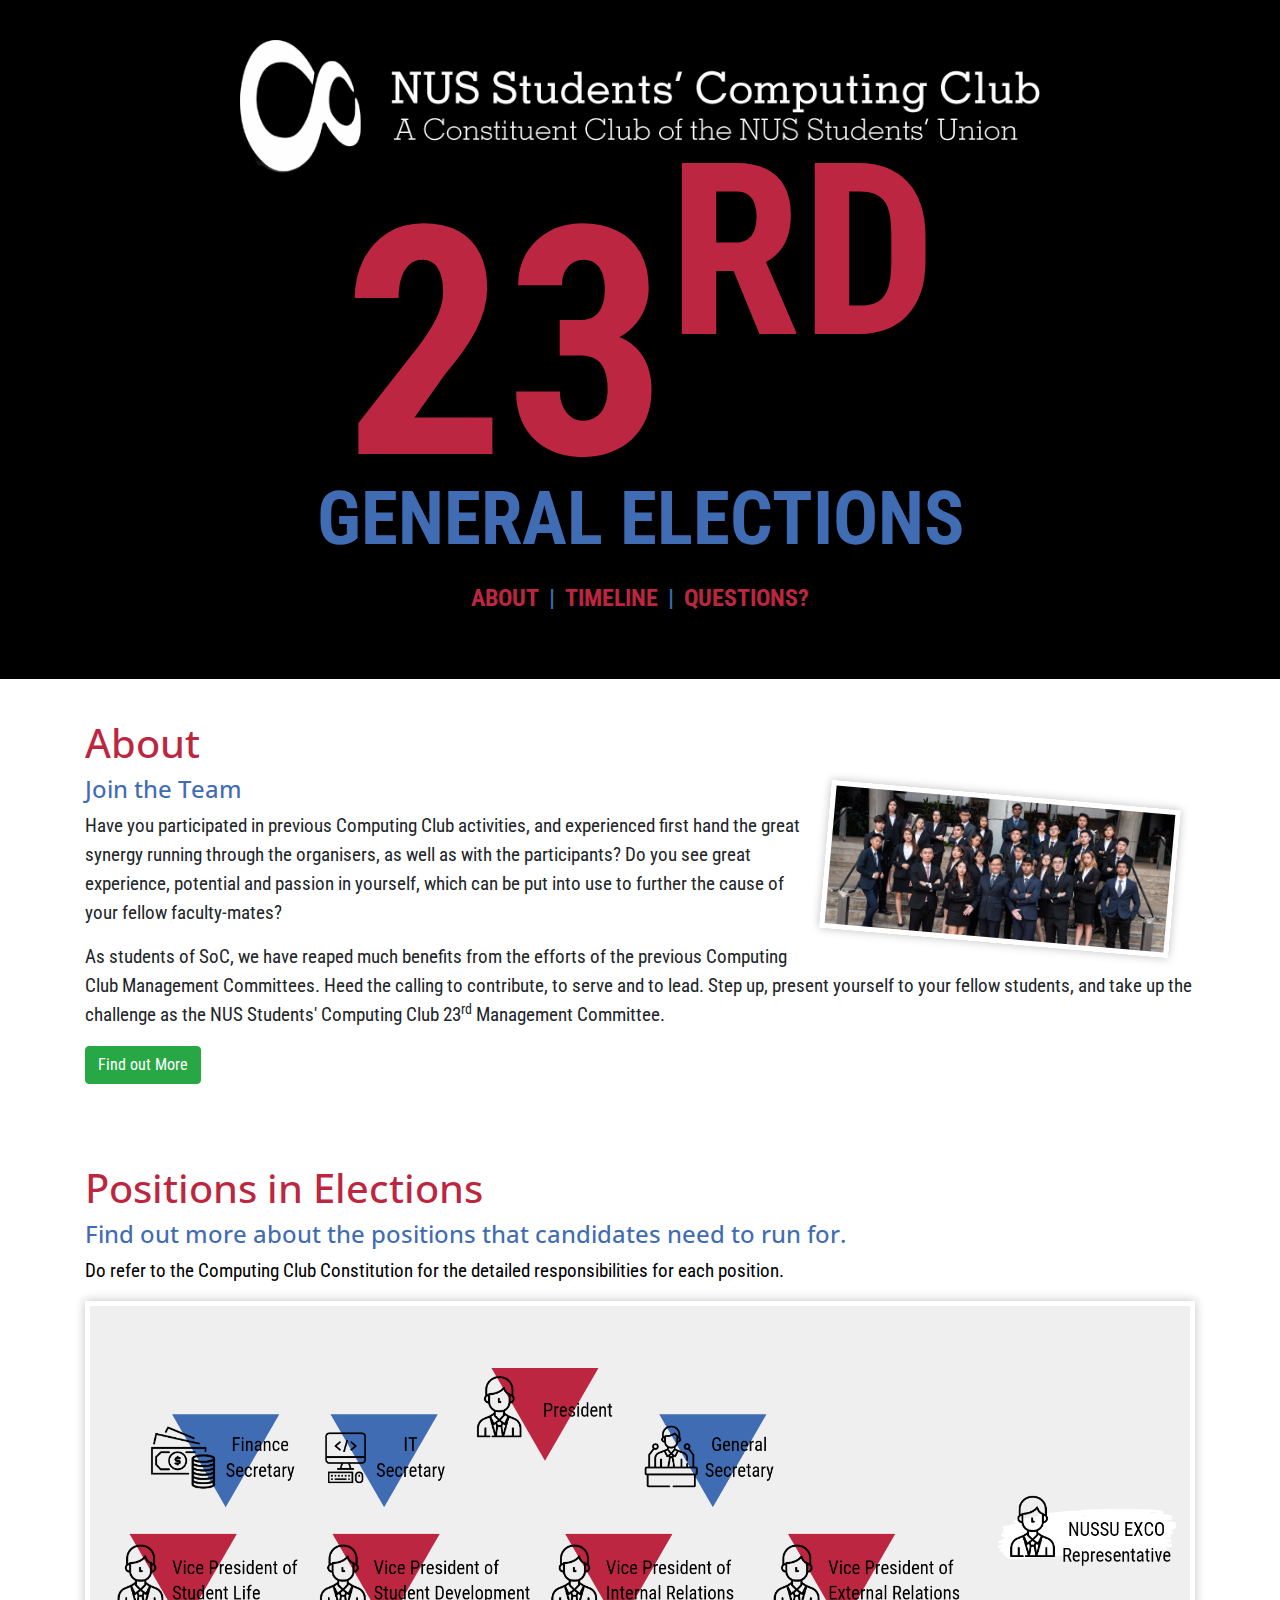
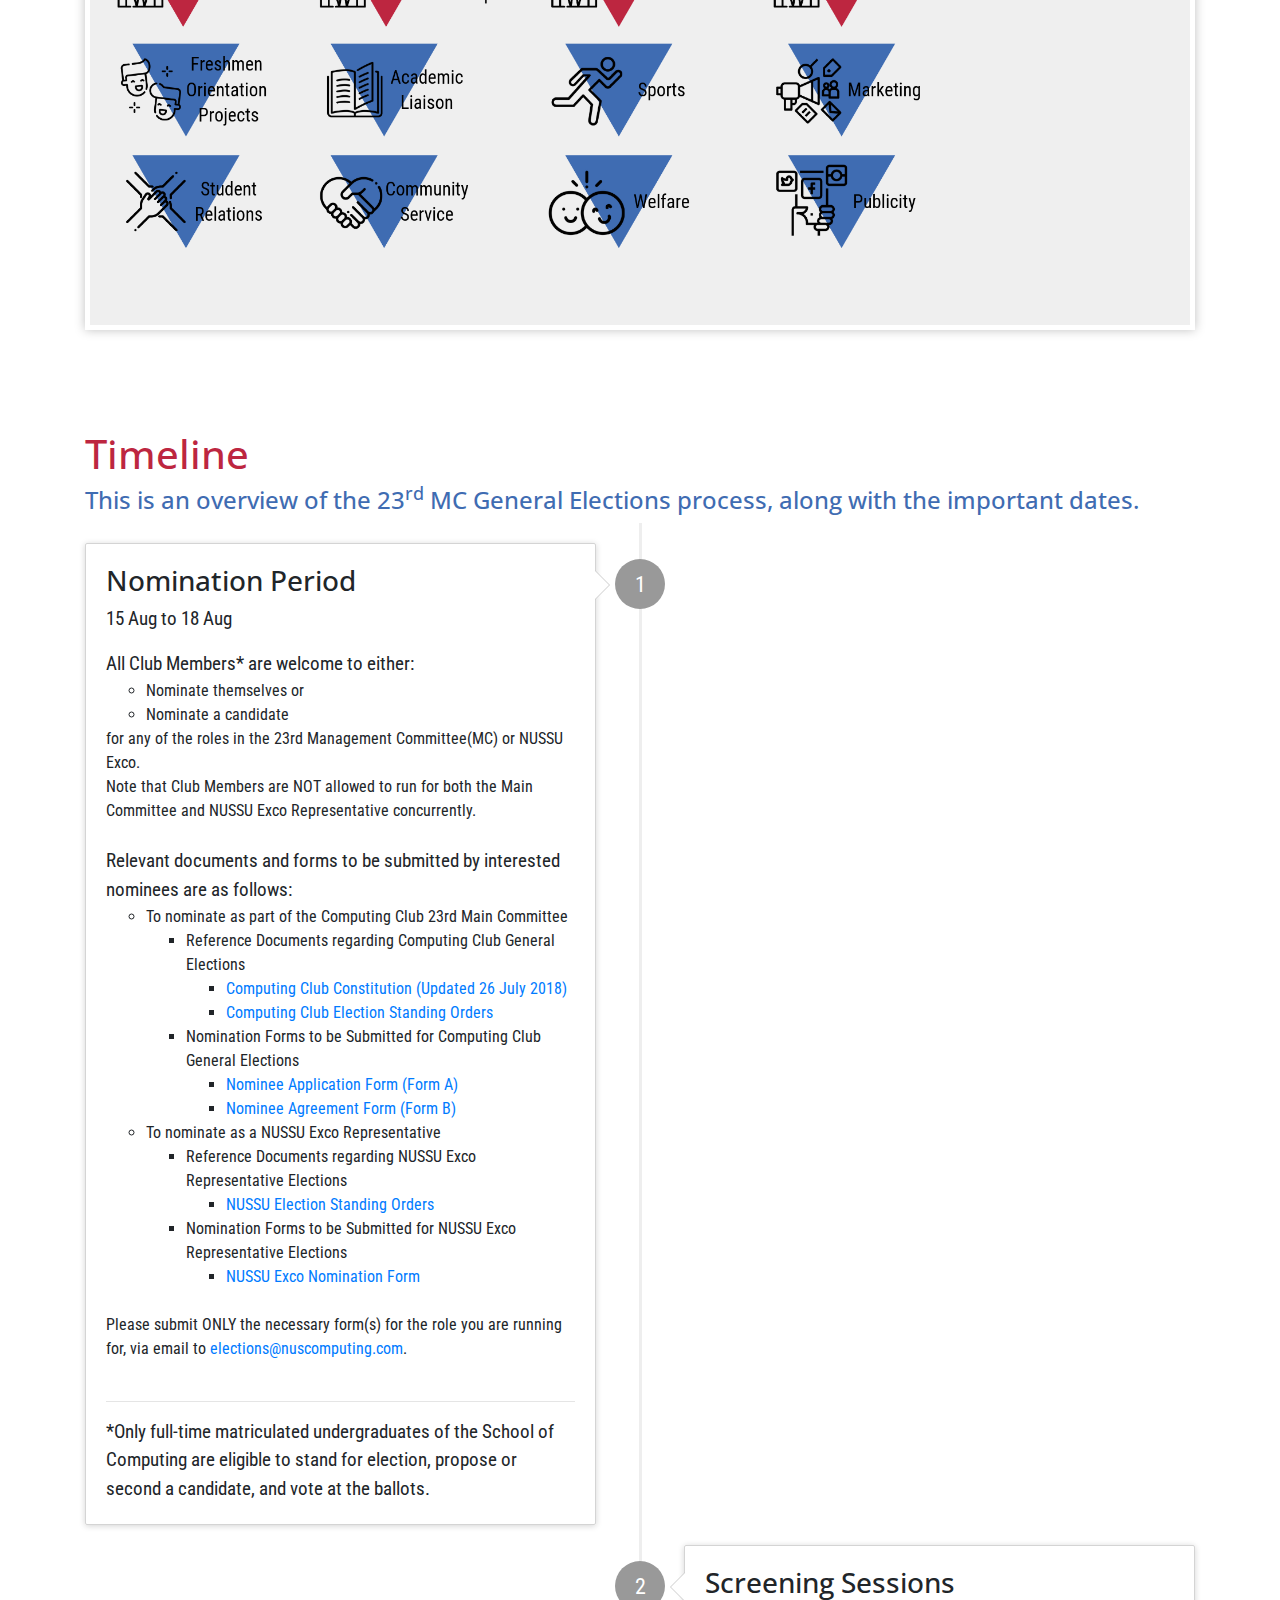
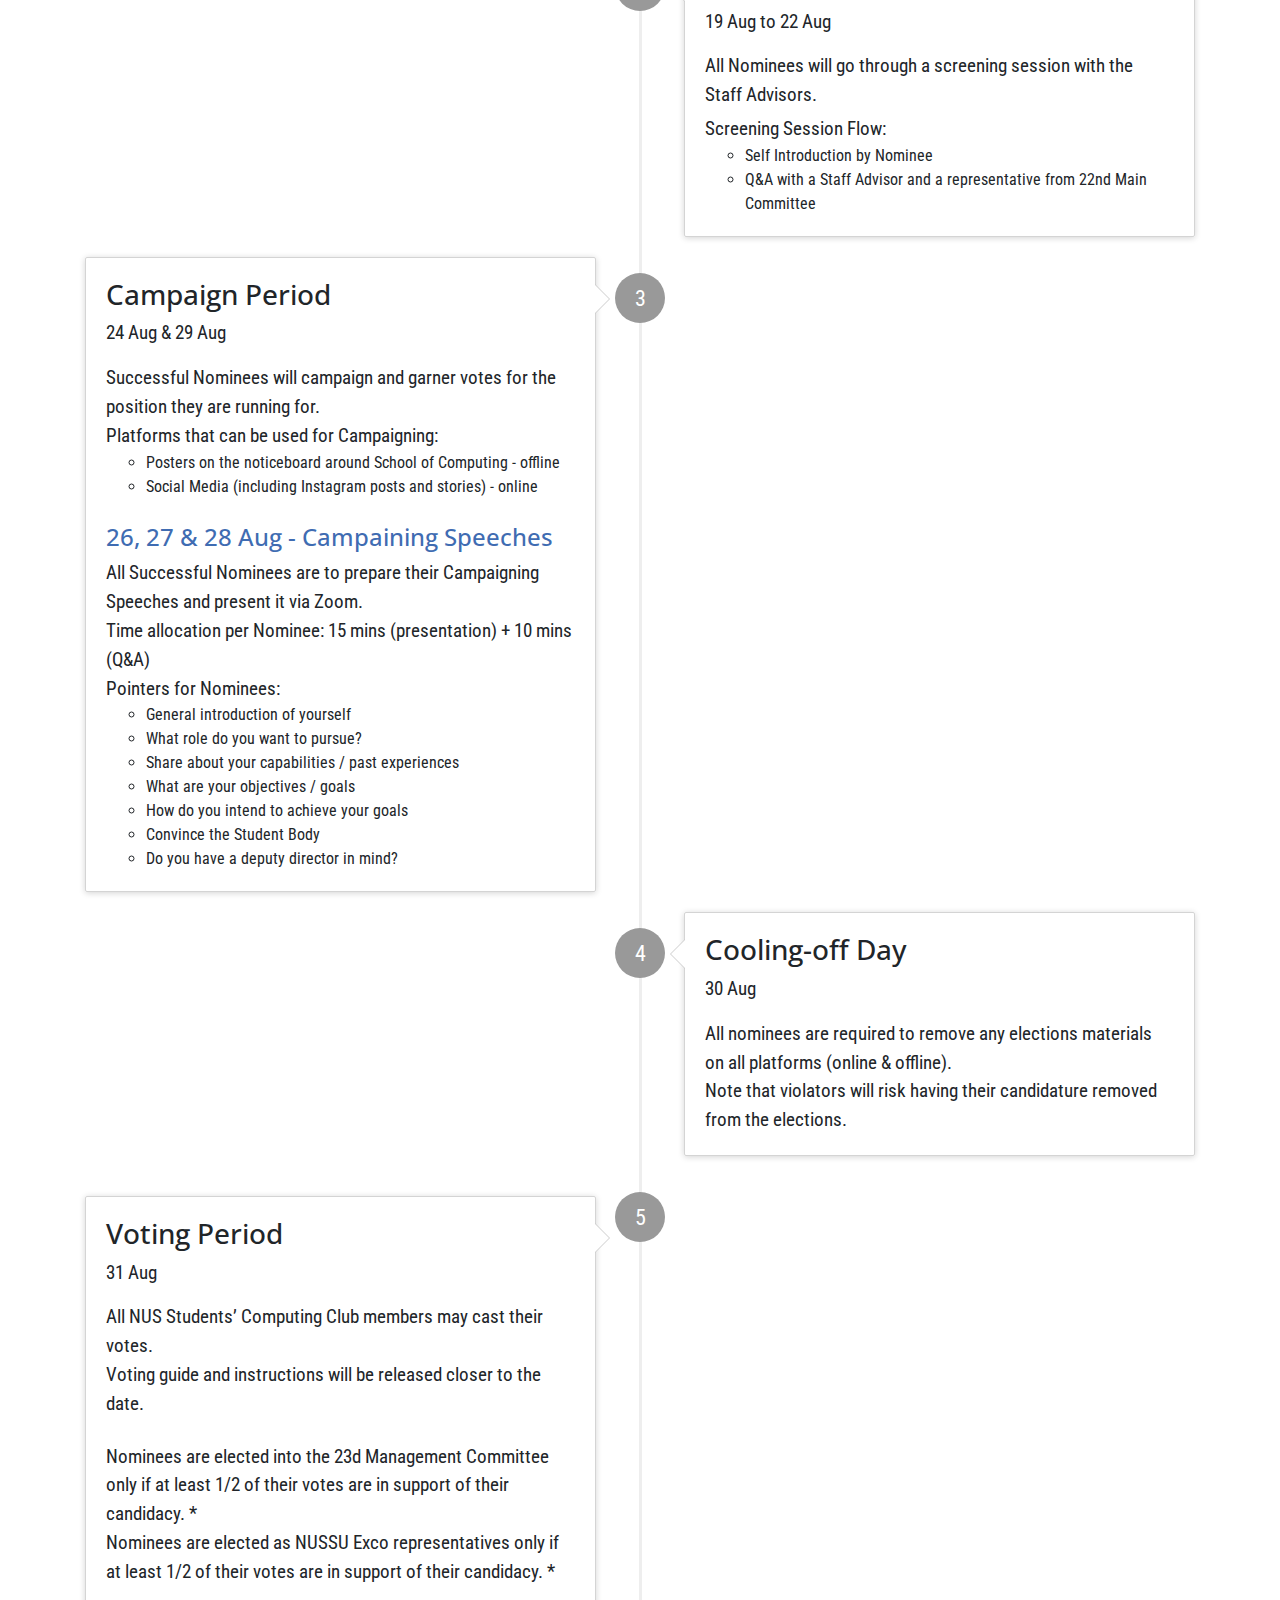
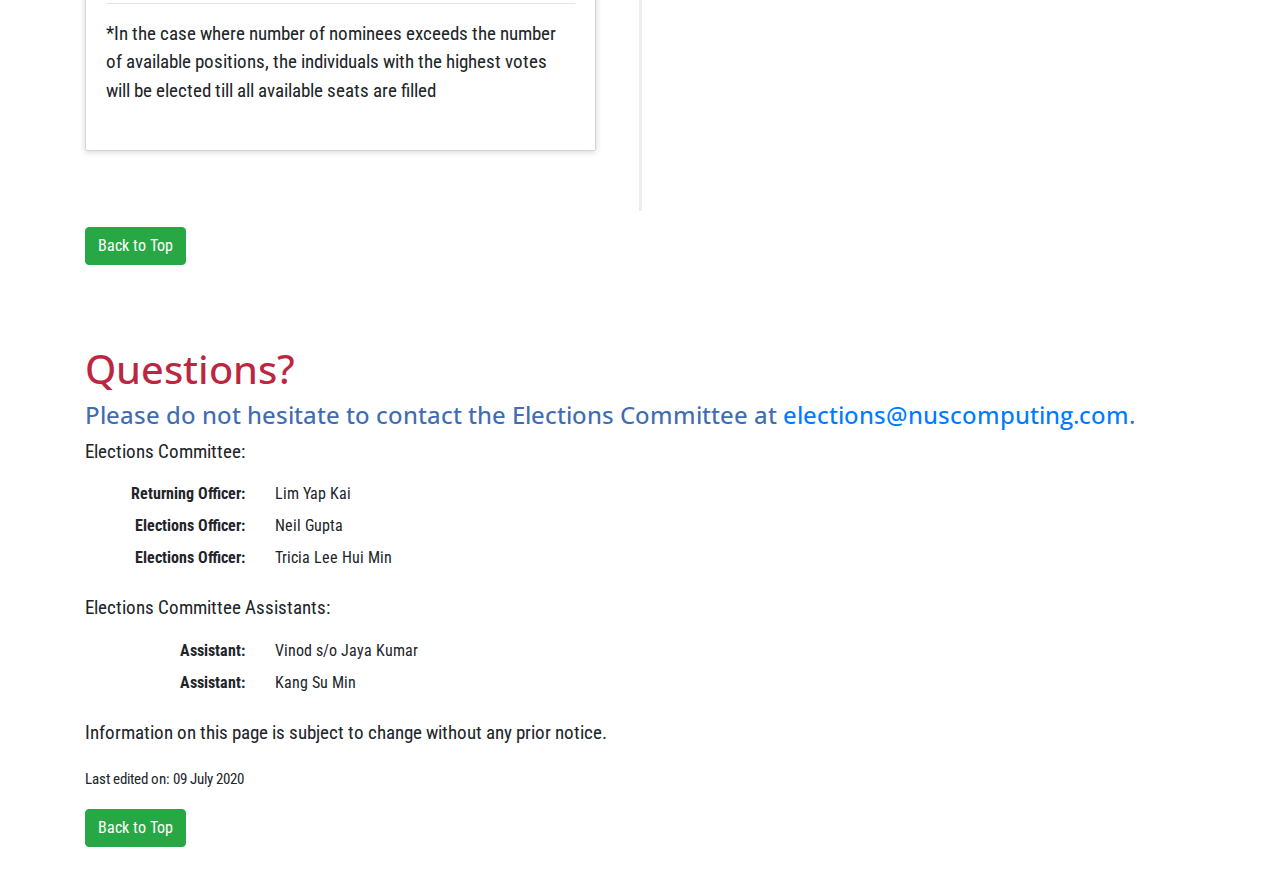
==== commit 06e4e947: "Remove some stuff" ====
--- a/index.html
+++ b/index.html
@@ -46,8 +46,6 @@
       <li><a href="#link-about" style="">About</a></li>
       <li class="divider" style=""> | </li>
       <li><a href="#link-running" style="">Timeline</a></li>
-      <li class="divider" style=""> | </li>
-      <li><a href="#link-documents" style="">Documents</a></li>
       <li class="divider" style=""> | </li>
       <li><a href="#link-questions" style="">Questions?</a></li>
     </ul>
@@ -260,46 +258,6 @@
     </div>
   </div>
 
-  <div id="section-documents" class="section">
-    <div class="container">
-      <h1 id="link-documents" class="title">Documents</h1>
-      <h4 class="subtitle">
-        Please find the respective documents for your reference and/or submission.
-      </h4>
-      <p>The forms are updated on 12 August 2019, 10:00PM.</p>
-      <br>
-
-      <div class="list-group mb-4">
-        <a class="list-group-item border-bottom-0" target="_blank" href="files/NUSStudentsComputingClubConstitution(26Jul2018).pdf">
-          <h4 class="text-center">Computing Club Constitution (Updated 26 July 2018)</h4>
-        </a>
-        <a class="list-group-item border-bottom-0" target="_blank" href="files/NUSStudentsComputingClubElectionStandingOrders.pdf">
-          <h4 class="text-center">Computing Club Election Standing Orders</h4>
-        </a>
-        <a class="list-group-item border-bottom-0" target="_blank" href="files/NUSSUElectionStandingOrders.pdf">
-          <h4 class="text-center">NUSSU Election Standing Orders</h4>
-        </a>
-        <a class="list-group-item border-bottom-0" target="_blank" href="files/NomineeApplicationForm(FormA).docx">
-          <h4 class="text-center">Nominee Application Form (Form A)</h4>
-        </a>
-        <p class="list-group-item border-top-0">In order to be in consideration as a nominee for the General Elections, the club member must submit Form A and Form B.</p>
-        <a class="list-group-item border-bottom-0" target="_blank" href="files/NomineeAgreementForm(FormB).docx">
-          <h4 class="text-center">Nominee Agreement Form (Form B)</h4>
-        </a>
-        <p class="list-group-item border-top-0">In order to be in consideration as a nominee for the General Elections, the club member must submit Form A and Form B.</p>
-        <a class="list-group-item border-bottom-0" target="_blank" href="files/ProxyVotingDelegationForm(FormC).docx">
-          <h4 class="text-center">Proxy Voting Delegation Agreement (Form C)</h4>
-        </a>
-        <p class="list-group-item border-top-0">This is the agreement form for any member to confirm his or her choice to delegate voting rights.</p>
-        <a class="list-group-item border-bottom-0" target="_blank" href="files/ExcoNominationForm.docx">
-          <h4 class="text-center">NUSSU Exco Nomination Form</h4>
-        </a>
-        <p class="list-group-item border-top-0">This is the application form for any member who wants to be nominated to become a NUSSU Exco Representative.</p>
-      </div>
-
-      <a href="#top" class="btn btn-success" role="button">Back to Top</a>
-    </div>
-  </div>
 
   <div id="section-questions" class="section">
     <div class="container">
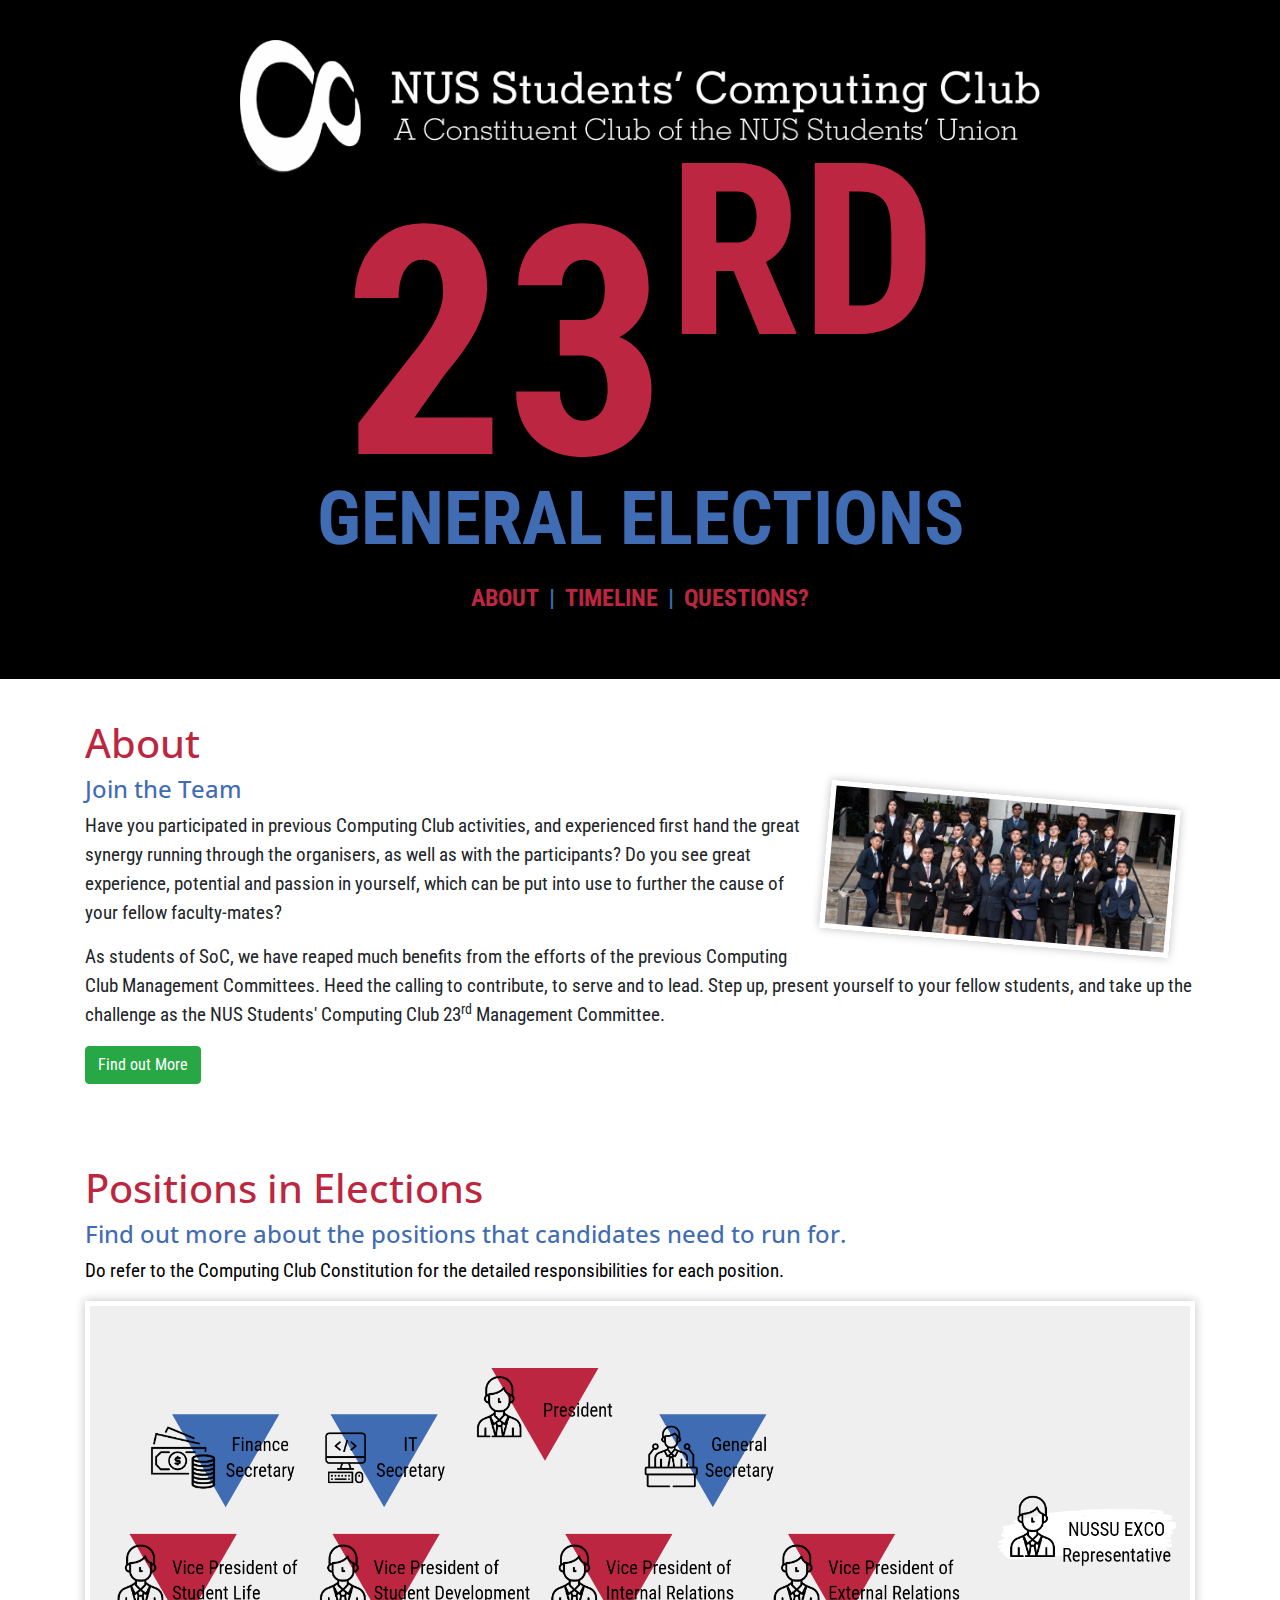
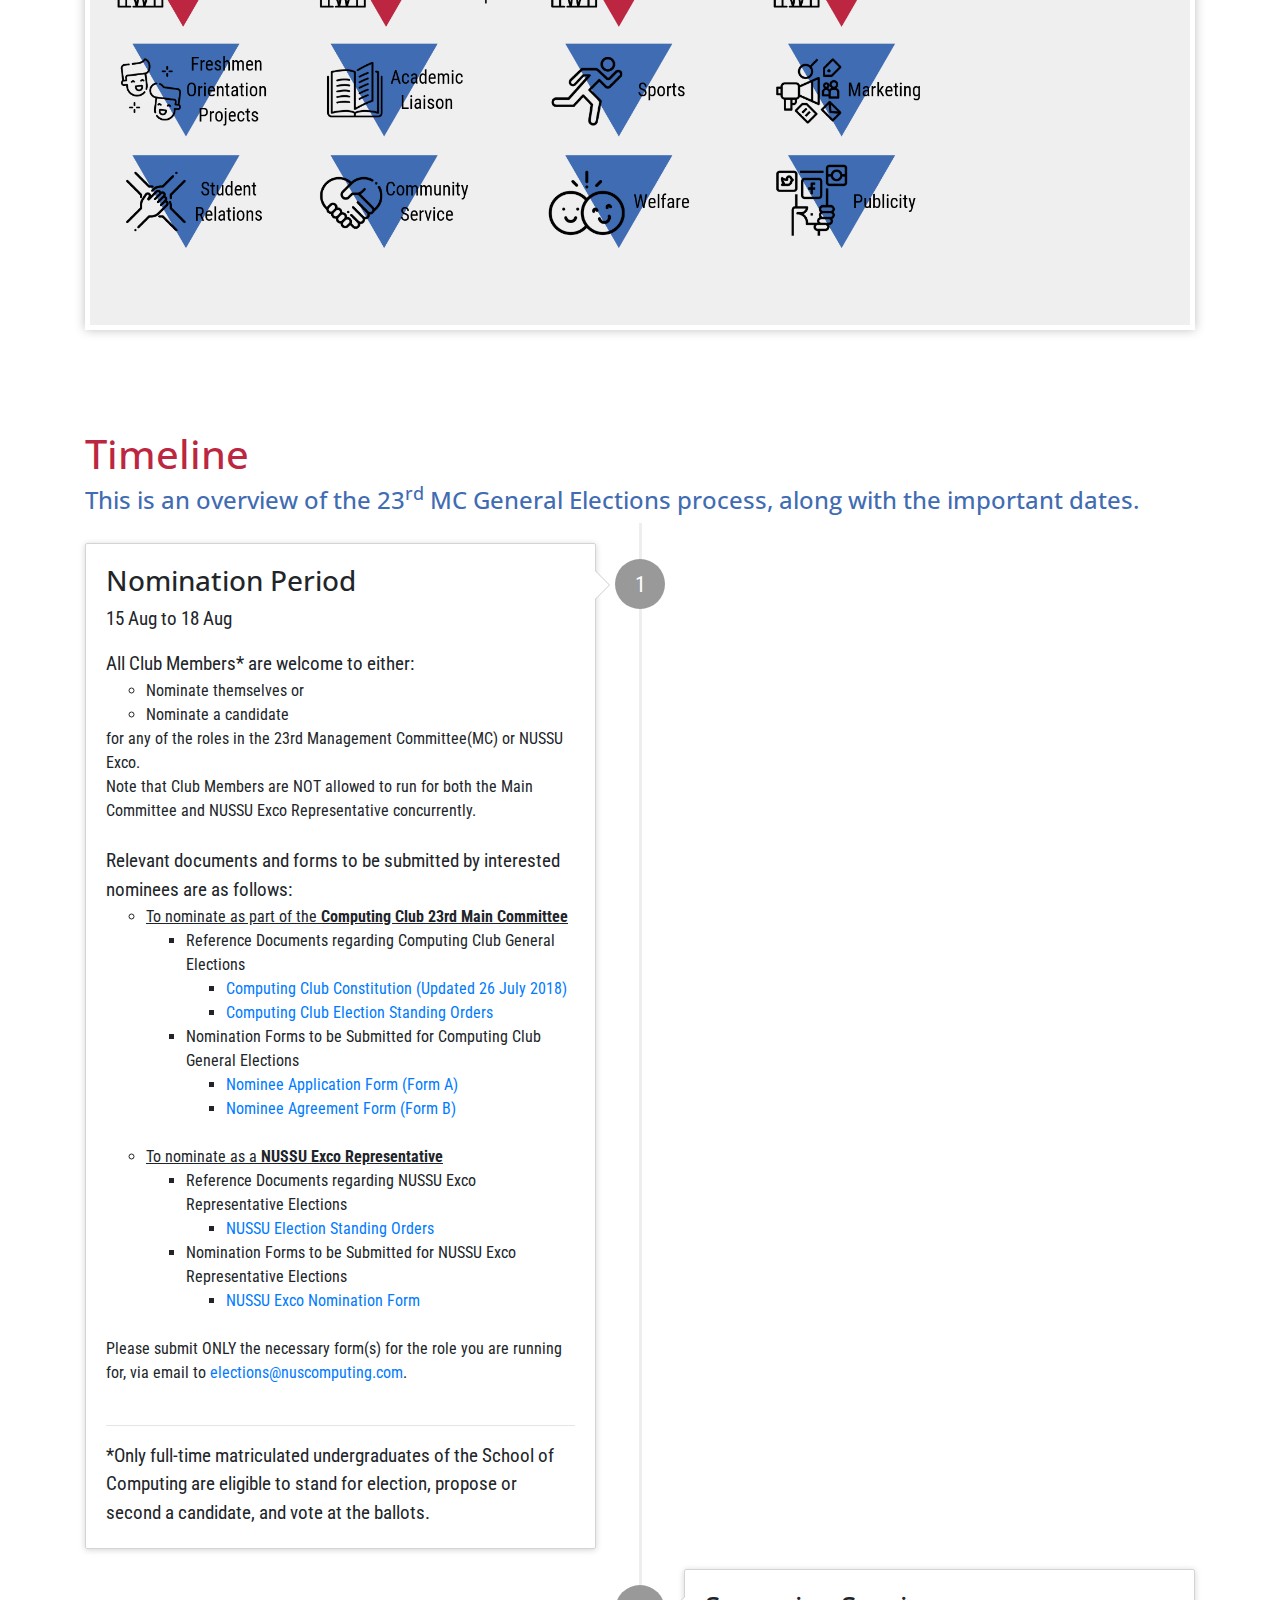
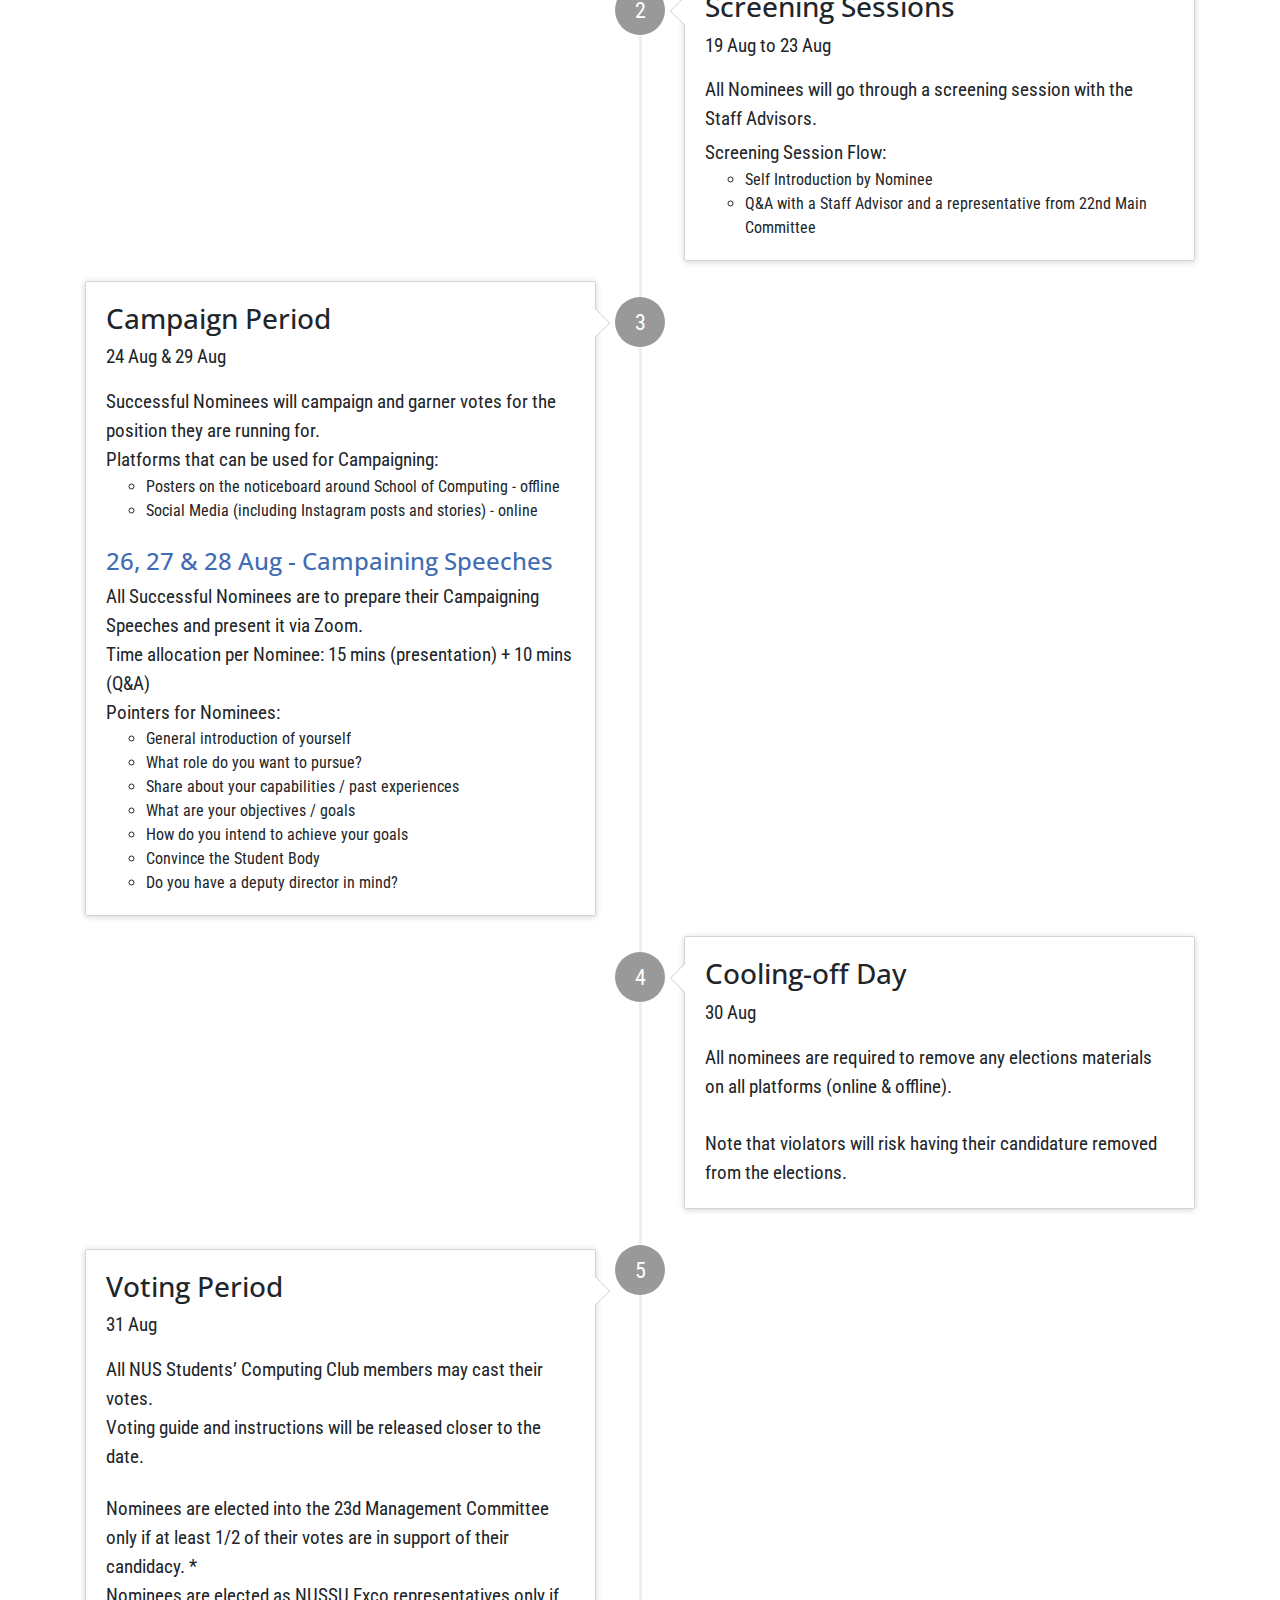
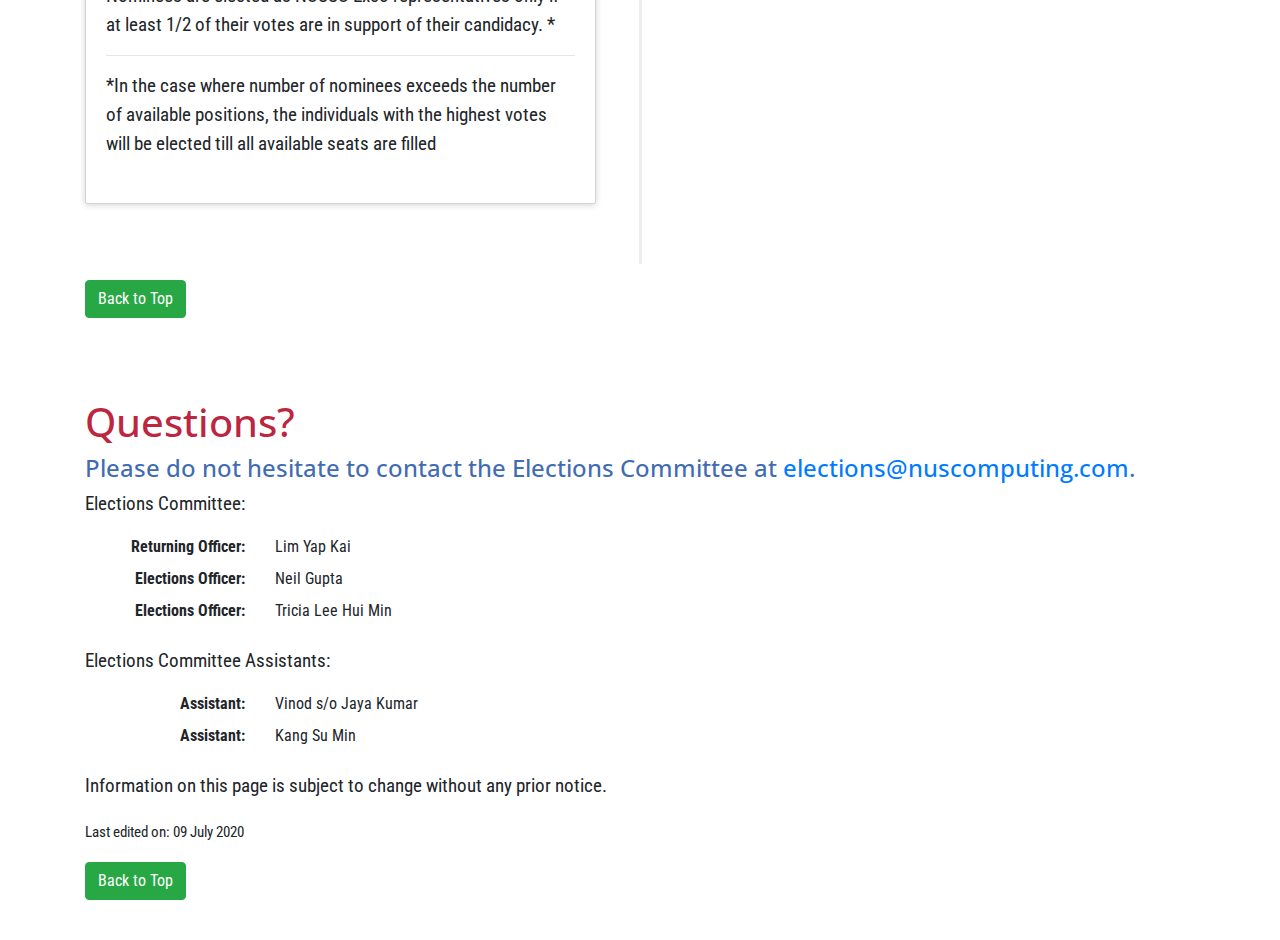
==== commit a2f7d493: "Updates" ====
--- a/index.html
+++ b/index.html
@@ -109,7 +109,7 @@
               <p>
                 Relevant documents and forms to be submitted by interested nominees are as follows:
                 <ul>
-                  <li>To nominate as part of the Computing Club 23rd Main Committee
+                  <li><u>To nominate as part of the <b>Computing Club 23rd Main Committee</b></u>
                     <ul>
                       <li> Reference Documents regarding Computing Club General Elections
                       <ul>
@@ -122,7 +122,8 @@
                             <li> <a href="files/NomineeAgreementForm(FormB).docx">Nominee Agreement Form (Form B)</a>
                         </ul>
                     </ul>
-                    <li>To nominate as a NUSSU Exco Representative
+                    <br>
+                    <li><u>To nominate as a <b>NUSSU Exco Representative</b></u>
                     <ul>
                       <li> Reference Documents regarding NUSSU Exco Representative Elections
                       <ul>
@@ -153,7 +154,7 @@
           <div class="timeline-panel">
             <div class="timeline-heading">
               <h3 class="timeline-title">Screening Sessions</h3>
-              <p>19 Aug to 22 Aug</p>
+              <p>19 Aug to 23 Aug</p>
             </div>
             <div class="timeline-body">
               <p>
@@ -217,7 +218,7 @@
             </div>
             <div class="timeline-body">
               <p>
-              All nominees are required to remove any elections materials on all platforms (online & offline).<br>
+              All nominees are required to remove any elections materials on all platforms (online & offline).<br><br>
                 Note that violators will risk having their candidature removed from the elections.
               </p>
             </div>
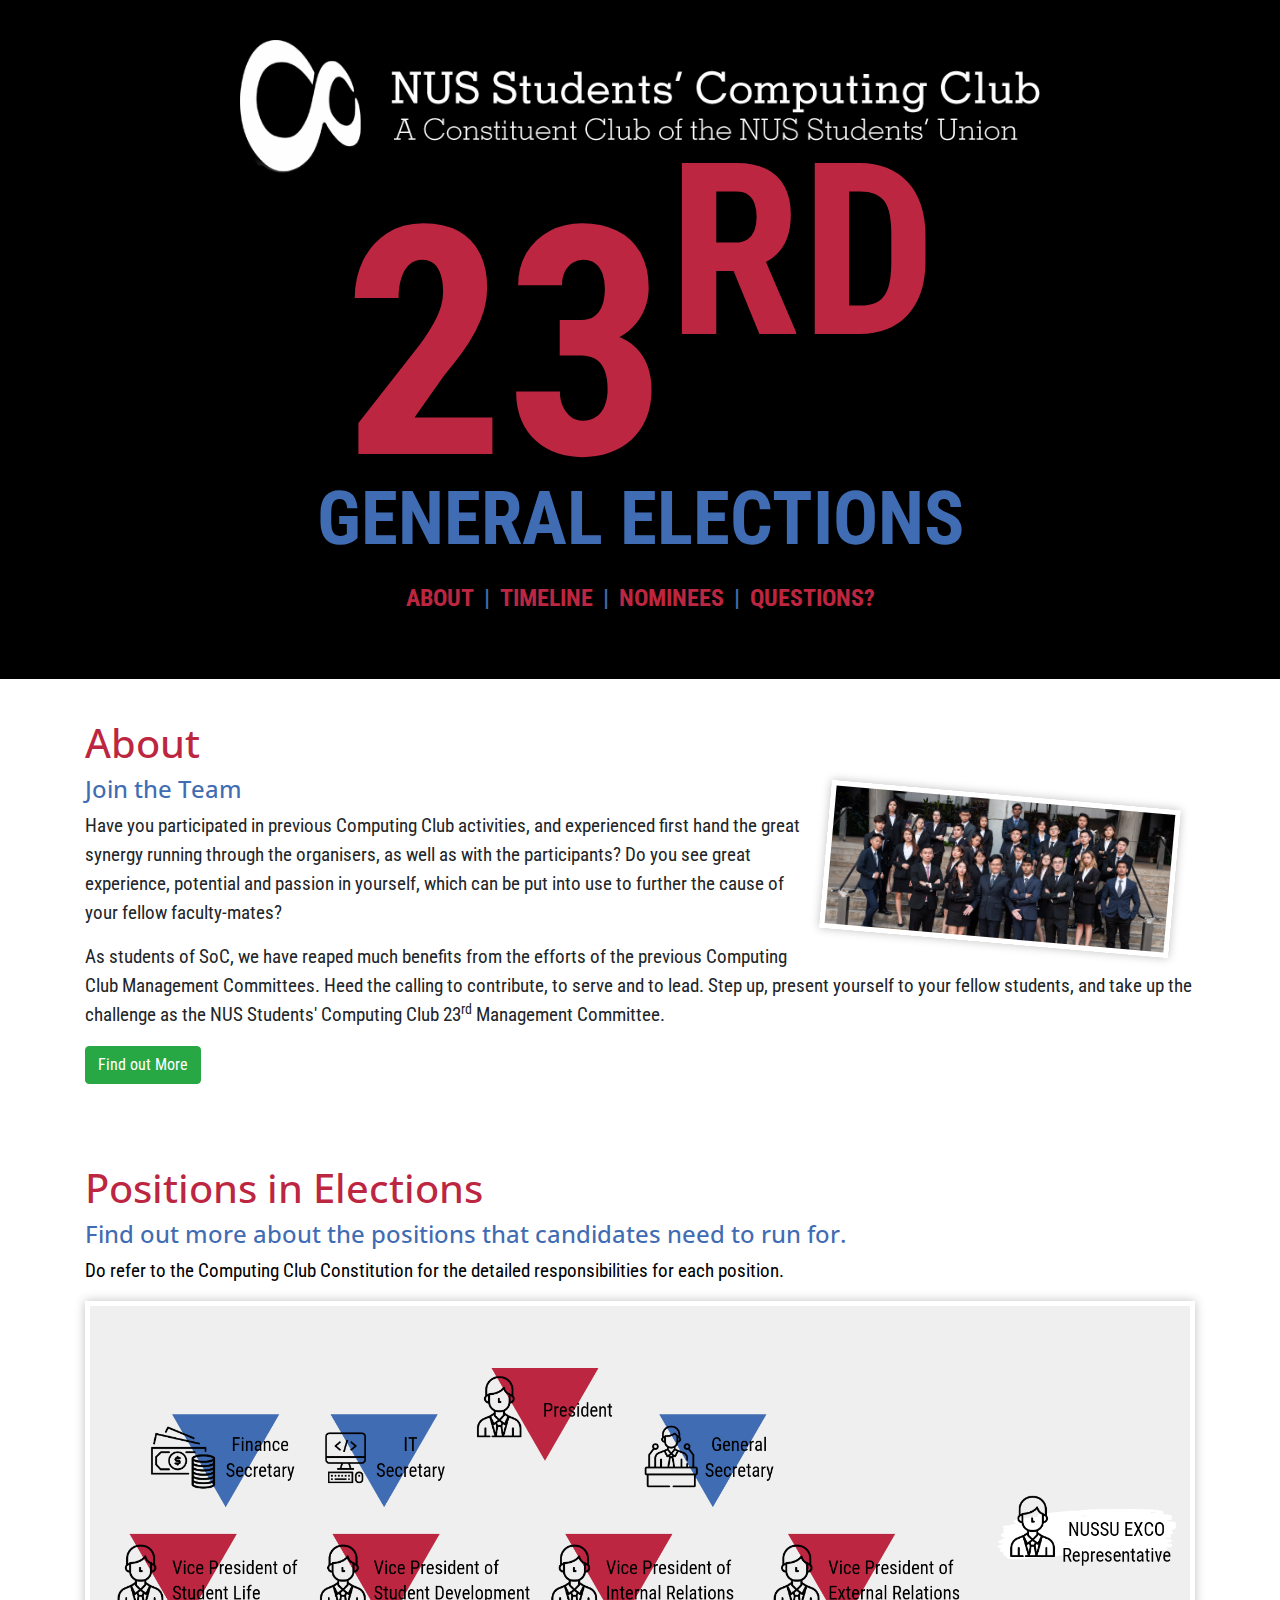
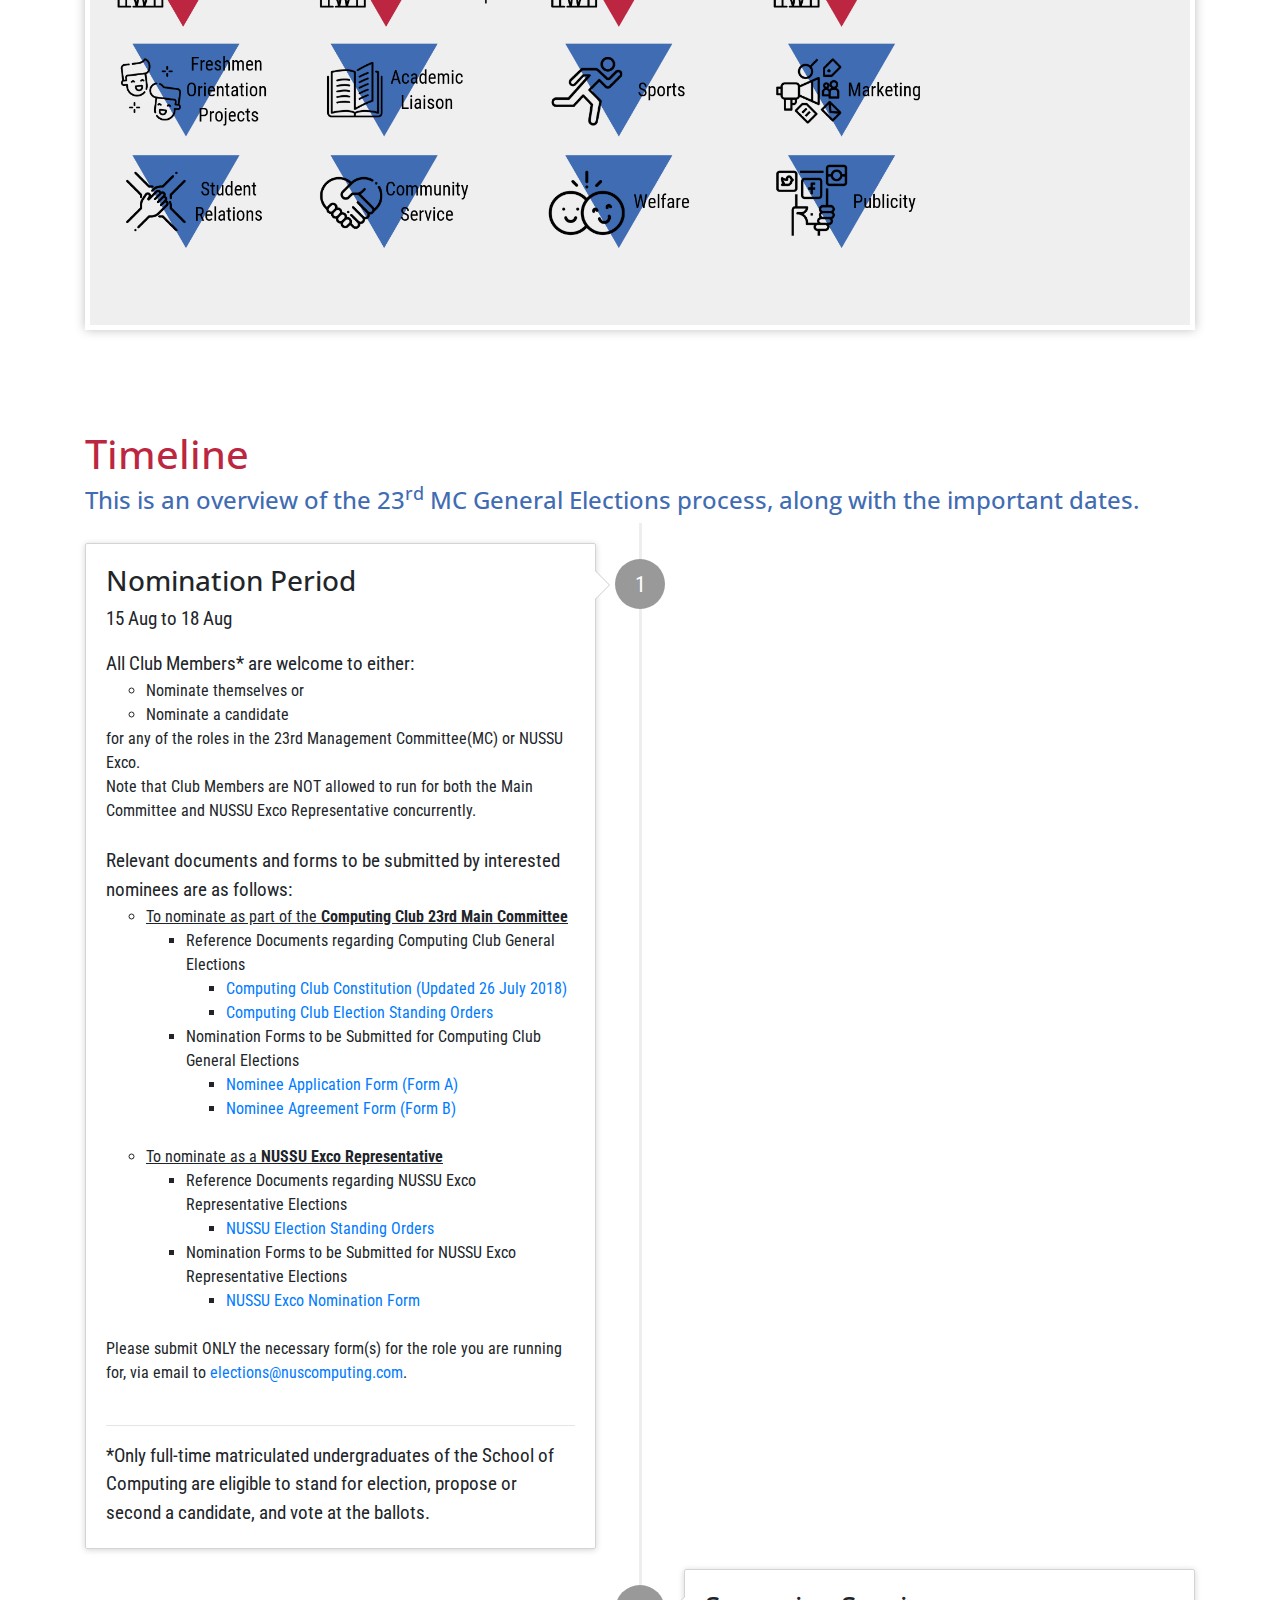
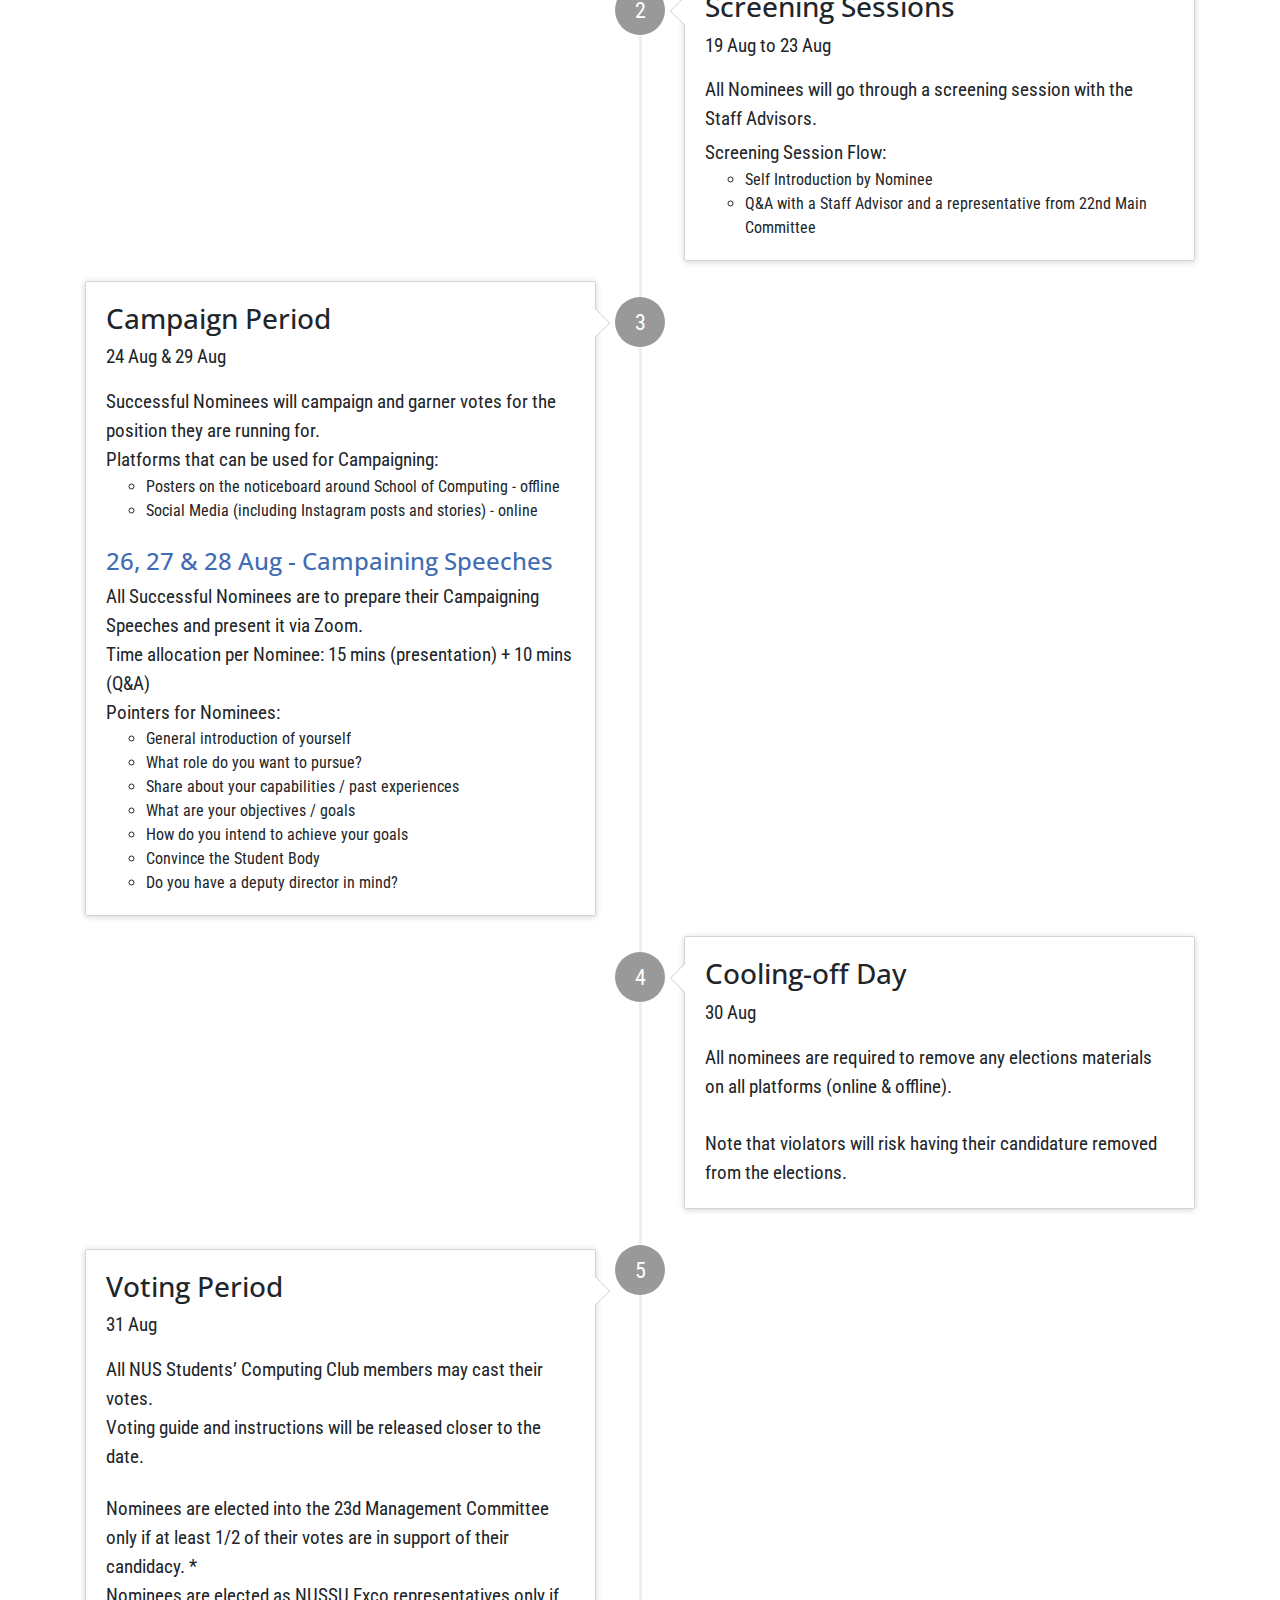
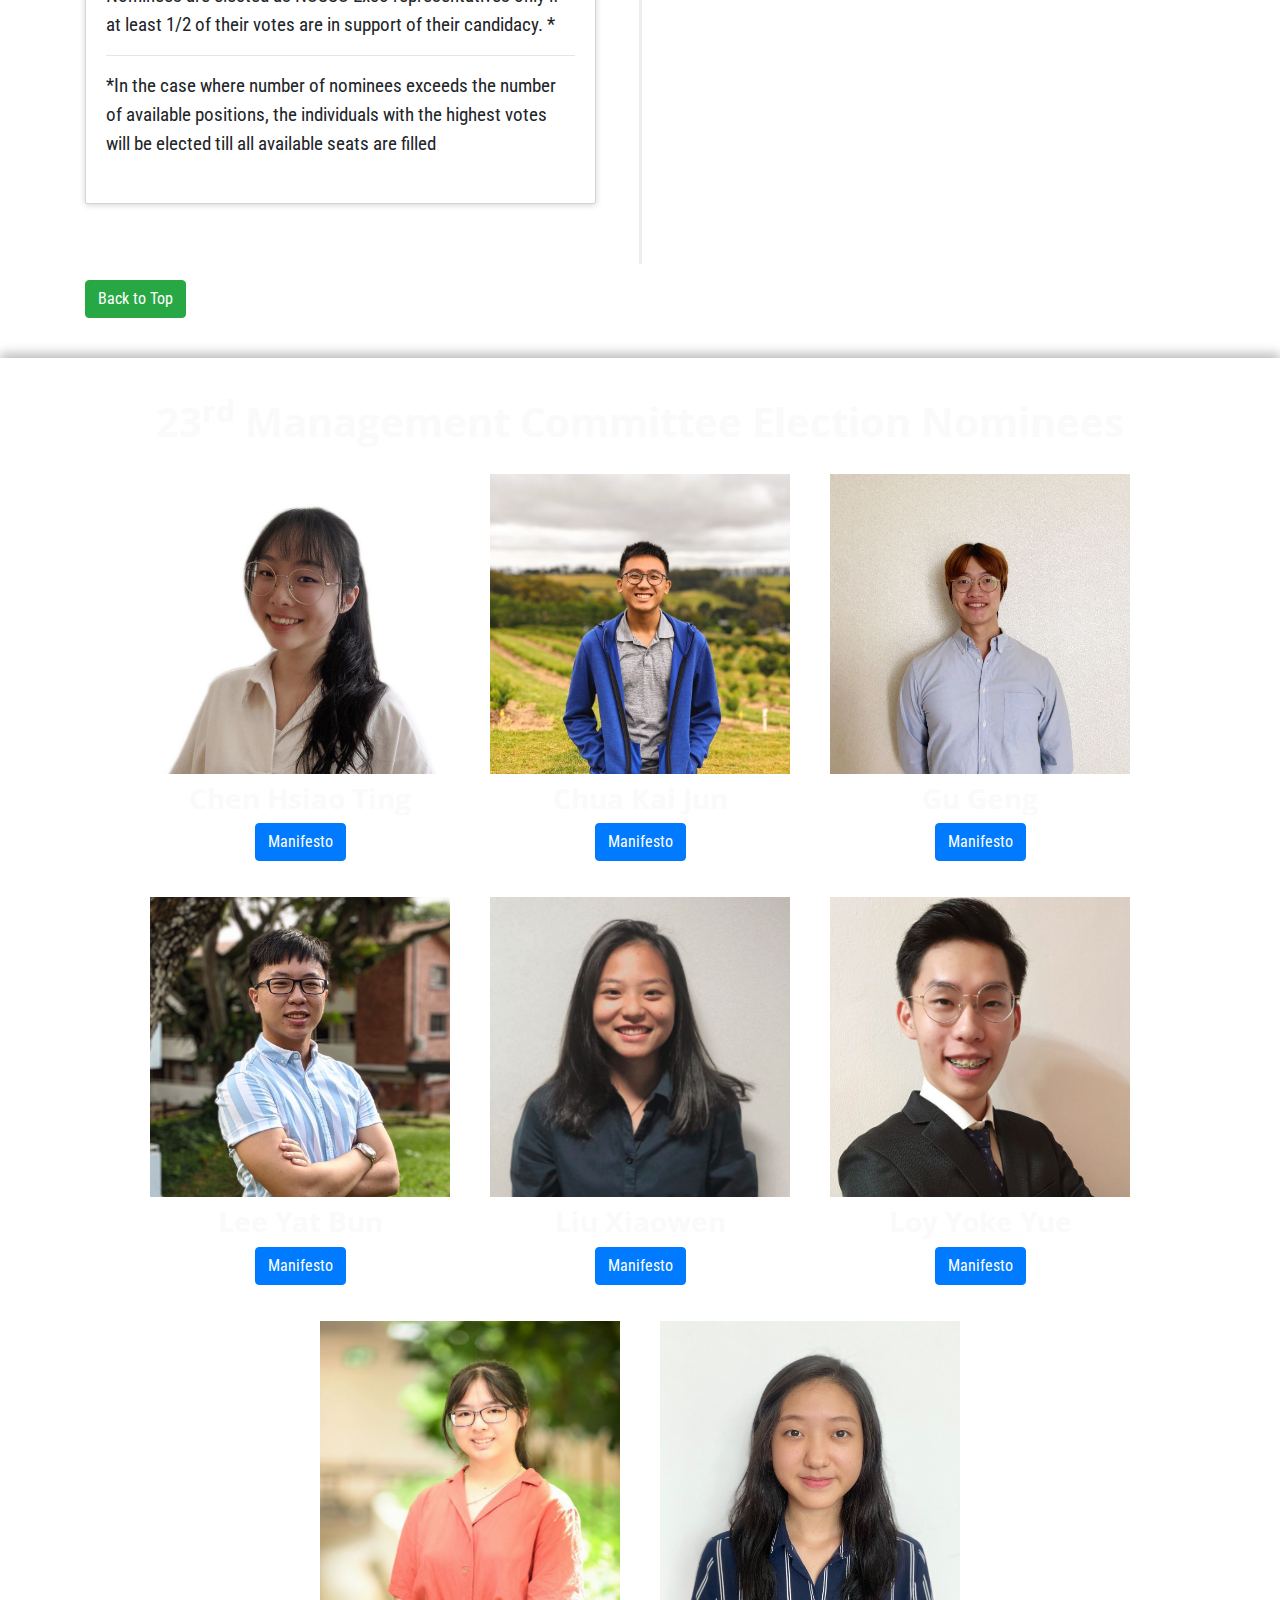
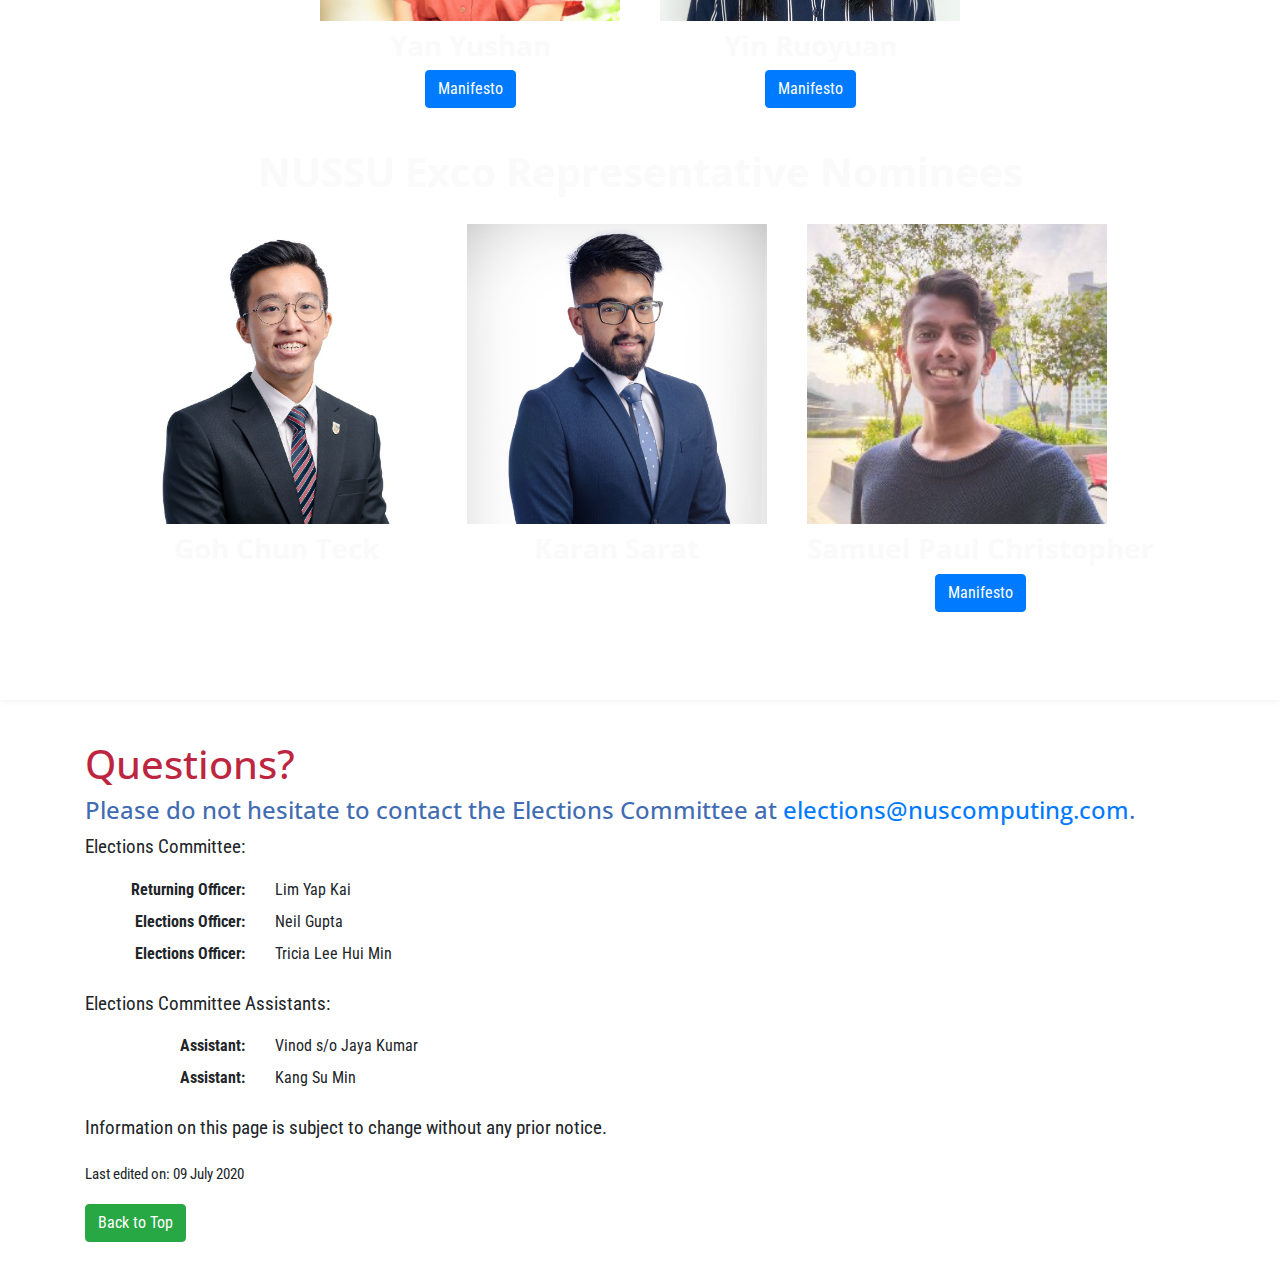
==== commit 989071de: "Add 23rd nominees" ====
--- a/index.html
+++ b/index.html
@@ -46,6 +46,8 @@
       <li><a href="#link-about" style="">About</a></li>
       <li class="divider" style=""> | </li>
       <li><a href="#link-running" style="">Timeline</a></li>
+      <li class="divider" style=""> | </li>
+      <li><a href="#link-nominees" style="">Nominees</a></li>
       <li class="divider" style=""> | </li>
       <li><a href="#link-questions" style="">Questions?</a></li>
     </ul>
@@ -259,6 +261,99 @@
     </div>
   </div>
 
+  <div id="section-nominees" class="section">
+    <div class="container">
+      <h1 id="link-nominees">
+         23<sup>rd</sup> Management Committee Election Nominees
+      </h1>
+      <div class="nominees-container">
+        <div class="thumbnail">
+          <img src="img/nominees/chen-hsiao-ting.jpeg" class="img-responsive"/>
+          <div class="caption">
+            <h3 class="nominee-name">Chen Hsiao Ting</h3>
+            <p style="text-align: center;"><a href="files/manifesto/chen-hsiao-ting.pdf" class="btn btn-primary" target="_blank">Manifesto</a></p>
+          </div>
+        </div>
+        <div class="thumbnail">
+          <img src="img/nominees/chua-kai-jun.jpeg" class="img-responsive"/>
+          <div class="caption">
+            <h3 class="nominee-name">Chua Kai Jun</h3>
+            <p style="text-align: center;"><a href="files/manifesto/chua-kai-jun.pdf" class="btn btn-primary" target="_blank">Manifesto</a></p>
+          </div>
+        </div>
+        <div class="thumbnail">
+          <img src="img/nominees/gu-geng.jpeg" class="img-responsive"/>
+          <div class="caption">
+            <h3 class="nominee-name">Gu Geng</h3>
+            <p style="text-align: center;"><a href="files/manifesto/gu-geng.pdf" class="btn btn-primary" target="_blank">Manifesto</a></p>
+          </div>
+        </div>
+        <div class="thumbnail">
+          <img src="img/nominees/lee-yat-bun.jpeg" class="img-responsive"/>
+          <div class="caption">
+            <h3 class="nominee-name">Lee Yat  Bun</h3>
+            <p style="text-align: center;"><a href="files/manifesto/lee-yat-bun.pdf" class="btn btn-primary" target="_blank">Manifesto</a></p>
+          </div>
+        </div>
+        <div class="thumbnail">
+          <img src="img/nominees/liu-xiaowen.jpeg" class="img-responsive"/>
+          <div class="caption">
+            <h3 class="nominee-name">Liu Xiaowen</h3>
+            <p style="text-align: center;"><a href="files/manifesto/liu-xiaowen.pdf" class="btn btn-primary" target="_blank">Manifesto</a></p>
+          </div>
+        </div>
+        <div class="thumbnail">
+          <img src="img/nominees/loy-yoke-yue.jpeg" class="img-responsive"/>
+          <div class="caption">
+            <h3 class="nominee-name">Loy Yoke Yue</h3>
+            <p style="text-align: center;"><a href="files/manifesto/loy-yoke-yue.pdf" class="btn btn-primary" target="_blank">Manifesto</a></p>
+          </div>
+        </div>
+        <div class="thumbnail">
+          <img src="img/nominees/yan-yushan.jpeg" class="img-responsive"/>
+          <div class="caption">
+            <h3 class="nominee-name">Yan Yushan</h3>
+            <p style="text-align: center;"><a href="files/manifesto/yan-yushan.pdf" class="btn btn-primary" target="_blank">Manifesto</a></p>
+          </div>
+        </div>
+        <div class="thumbnail">
+          <img src="img/nominees/yin-ruoyuan.jpeg" class="img-responsive"/>
+          <div class="caption">
+            <h3 class="nominee-name">Yin Ruoyuan</h3>
+            <p style="text-align: center;"><a href="files/manifesto/yin-ruoyuan.pdf" class="btn btn-primary" target="_blank">Manifesto</a></p>
+          </div>
+        </div>
+      </div>
+      <br>
+        <h1 id="link-nominees">
+          NUSSU Exco Representative Nominees
+        </h1>
+        <div class="nominees-container">
+          <div class="thumbnail">
+            <img src="img/nominees/goh-chun-teck.jpeg" class="img-responsive"/>
+            <div class="caption">
+              <h3 class="nominee-name">Goh Chun Teck</h3>
+            </div>
+          </div>
+          <div class="thumbnail">
+            <img src="img/nominees/karan-sarat.jpeg" class="img-responsive"/>
+            <div class="caption">
+              <h3 class="nominee-name">Karan Sarat</h3>
+            </div>
+          </div>
+          <div class="thumbnail">
+            <img src="img/nominees/samuel-paul-christopher.jpeg" class="img-responsive"/>
+            <div class="caption">
+              <h3 class="nominee-name">Samuel Paul Christopher</h3>
+              <p style="text-align: center;"><a href="files/manifesto/samuel-paul-christopher.pdf" class="btn btn-primary" target="_blank">Manifesto</a></p>
+            </div>
+          </div>
+        </div>
+        <br>
+        <h1 id="link-nominees">
+      </div>
+    </div>
+  </div>
 
   <div id="section-questions" class="section">
     <div class="container">
--- a/css/style.css
+++ b/css/style.css
@@ -234,6 +234,7 @@
   height: 300px;
   width: 300px;
   margin-bottom: 8px;
+  object-fit: cover;
 }
 
 #section-nominees .nominees-container .thumbnail .caption > h3 {
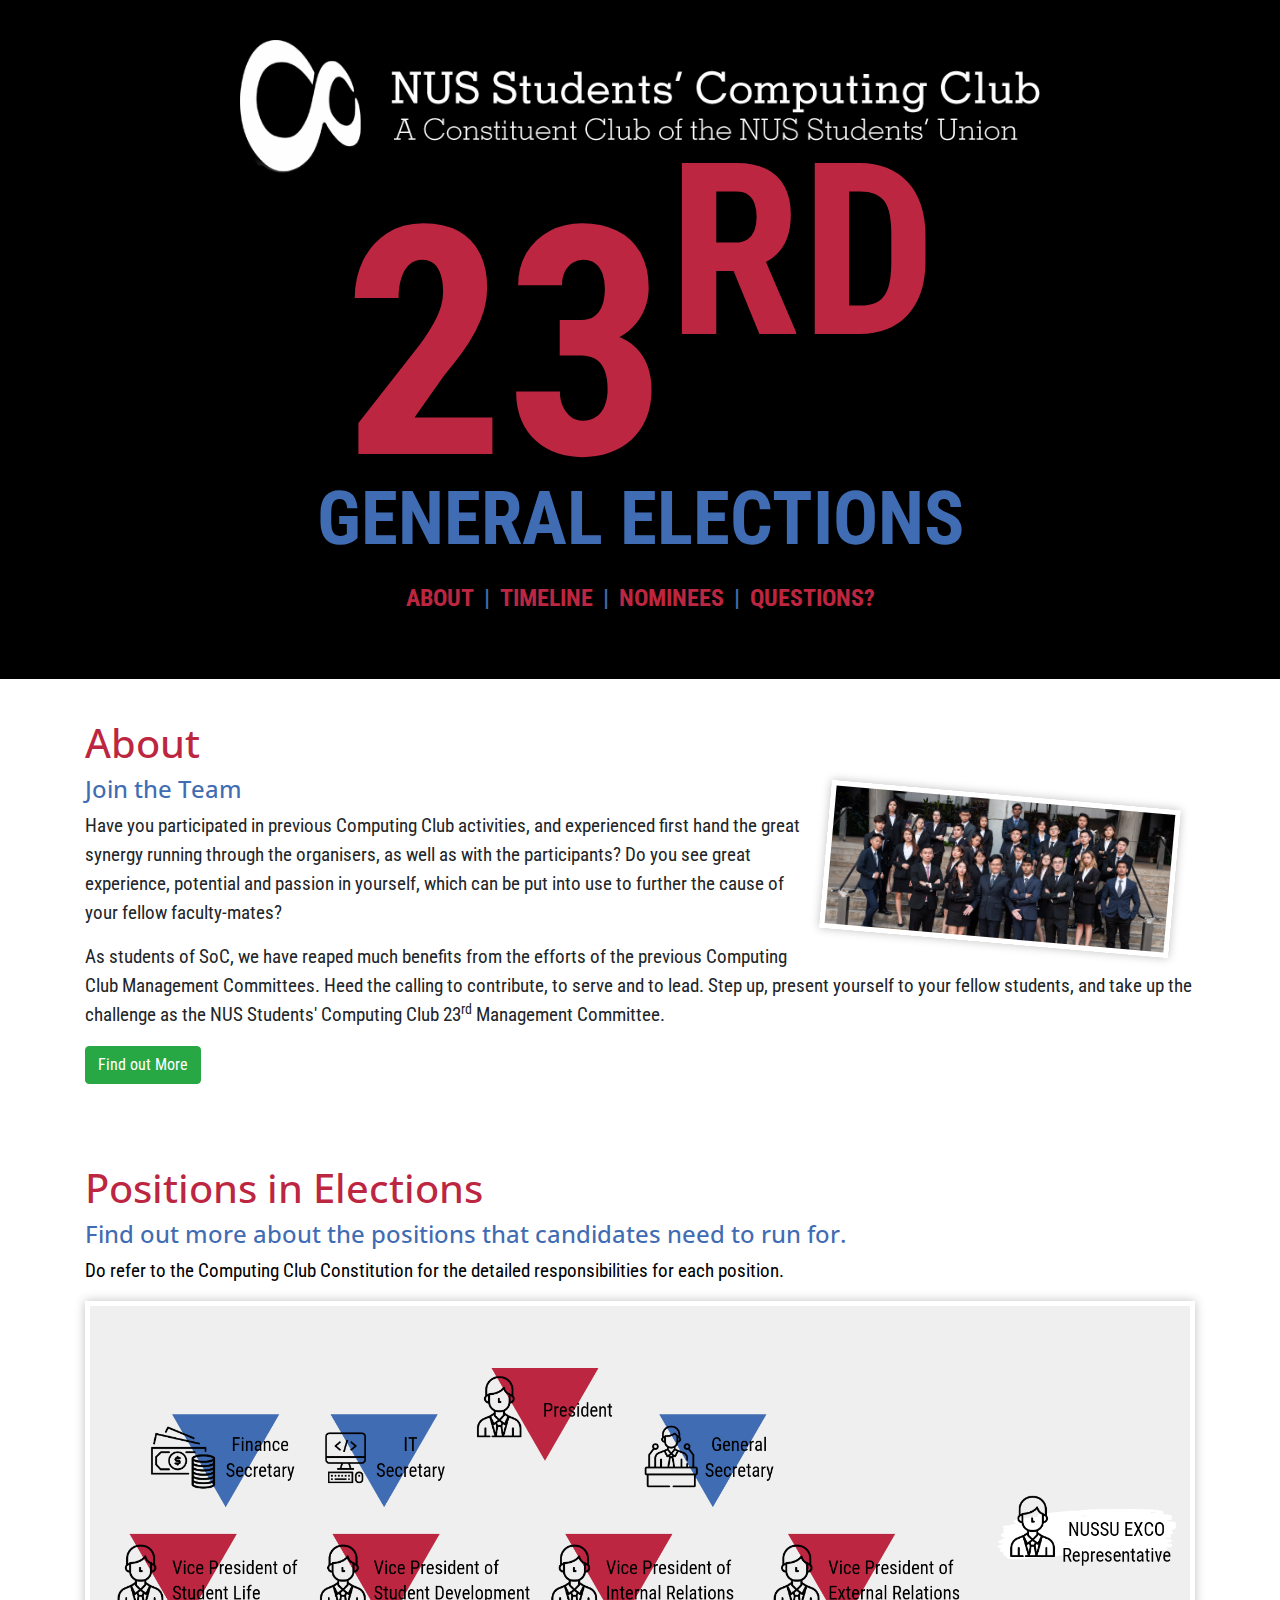
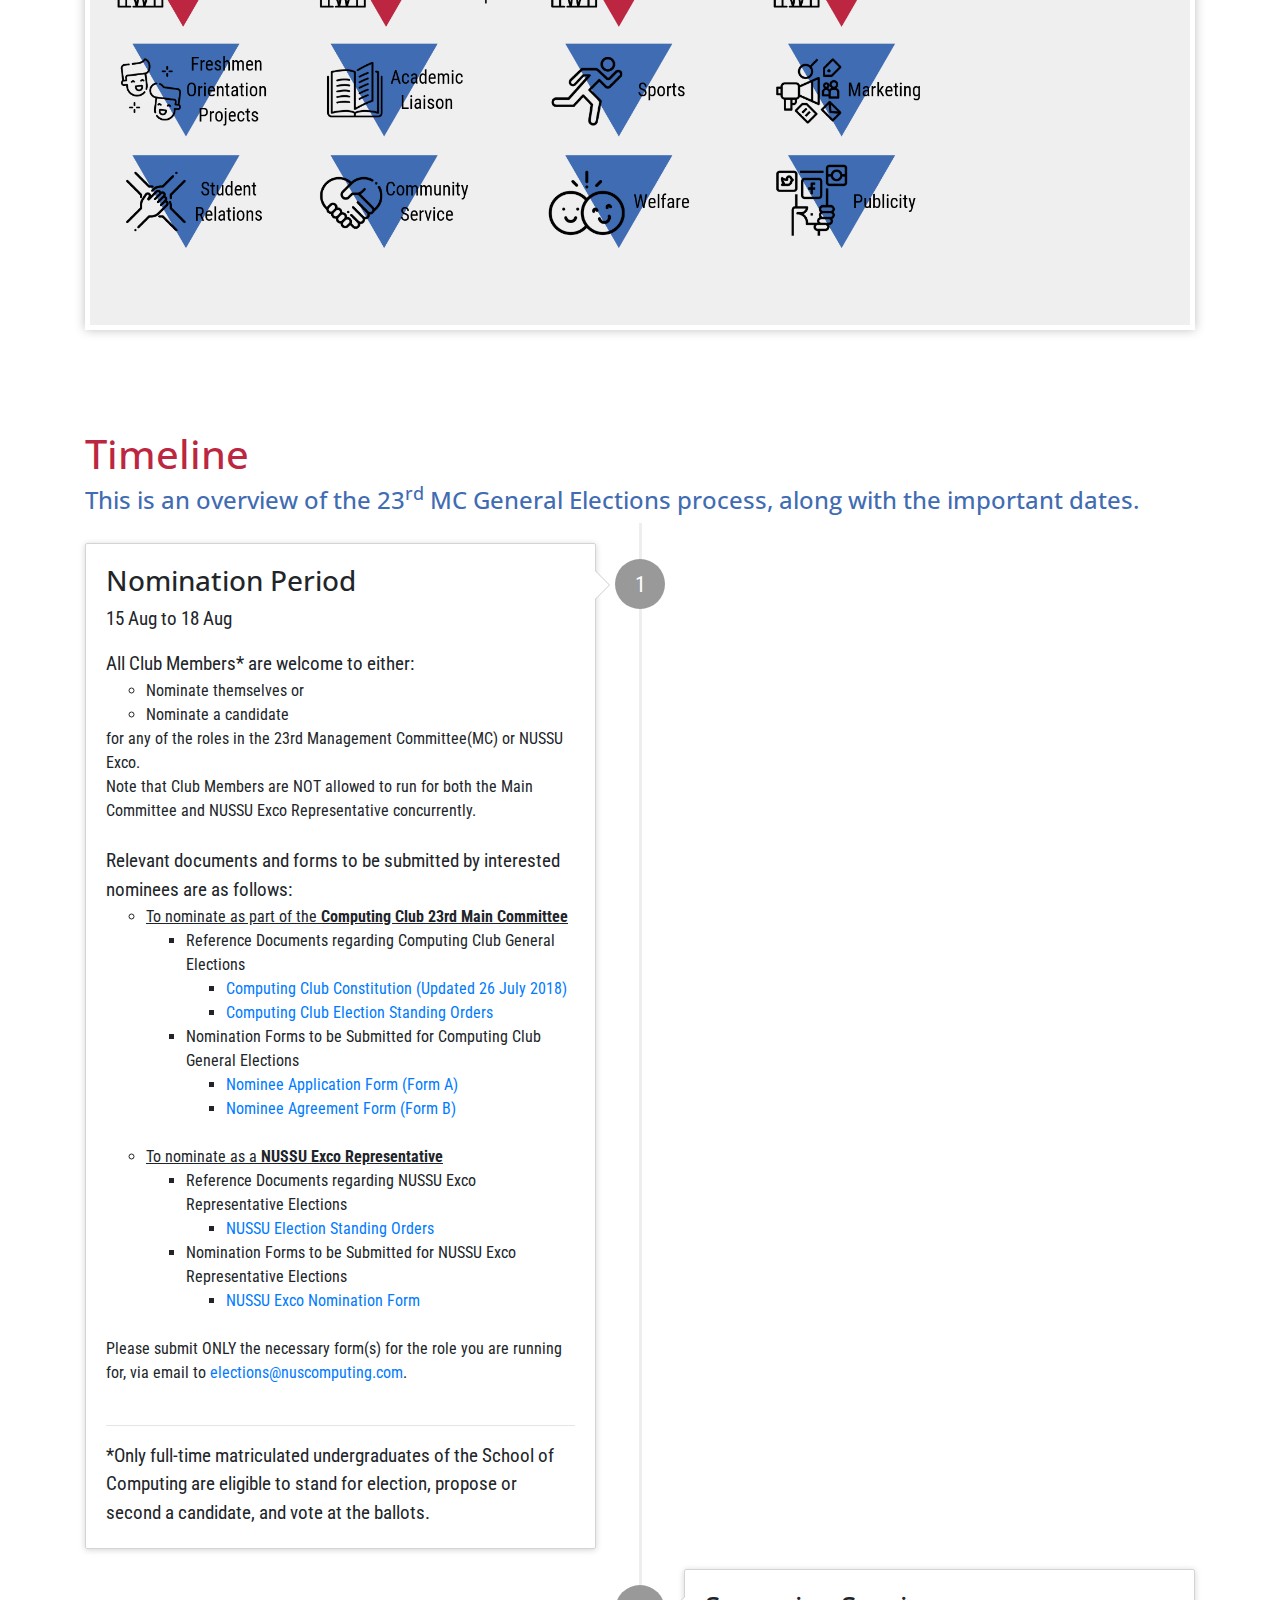
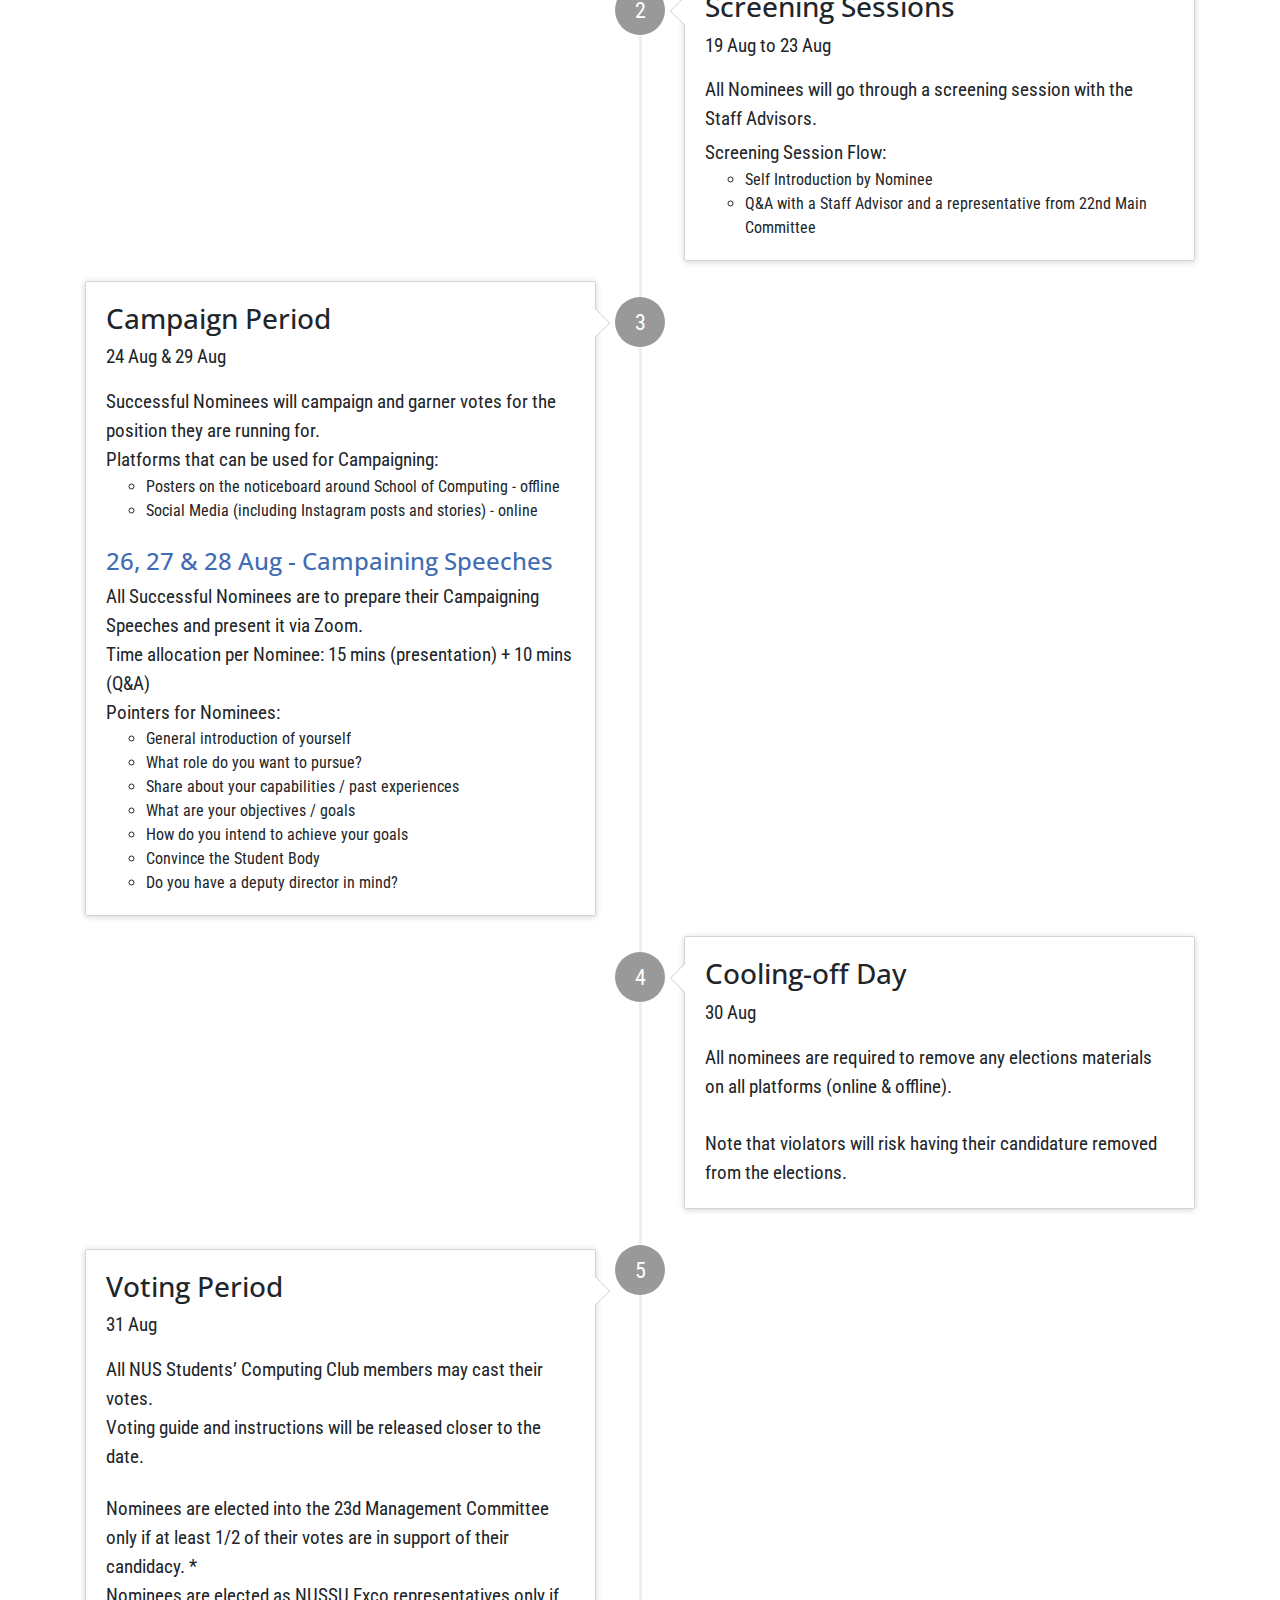
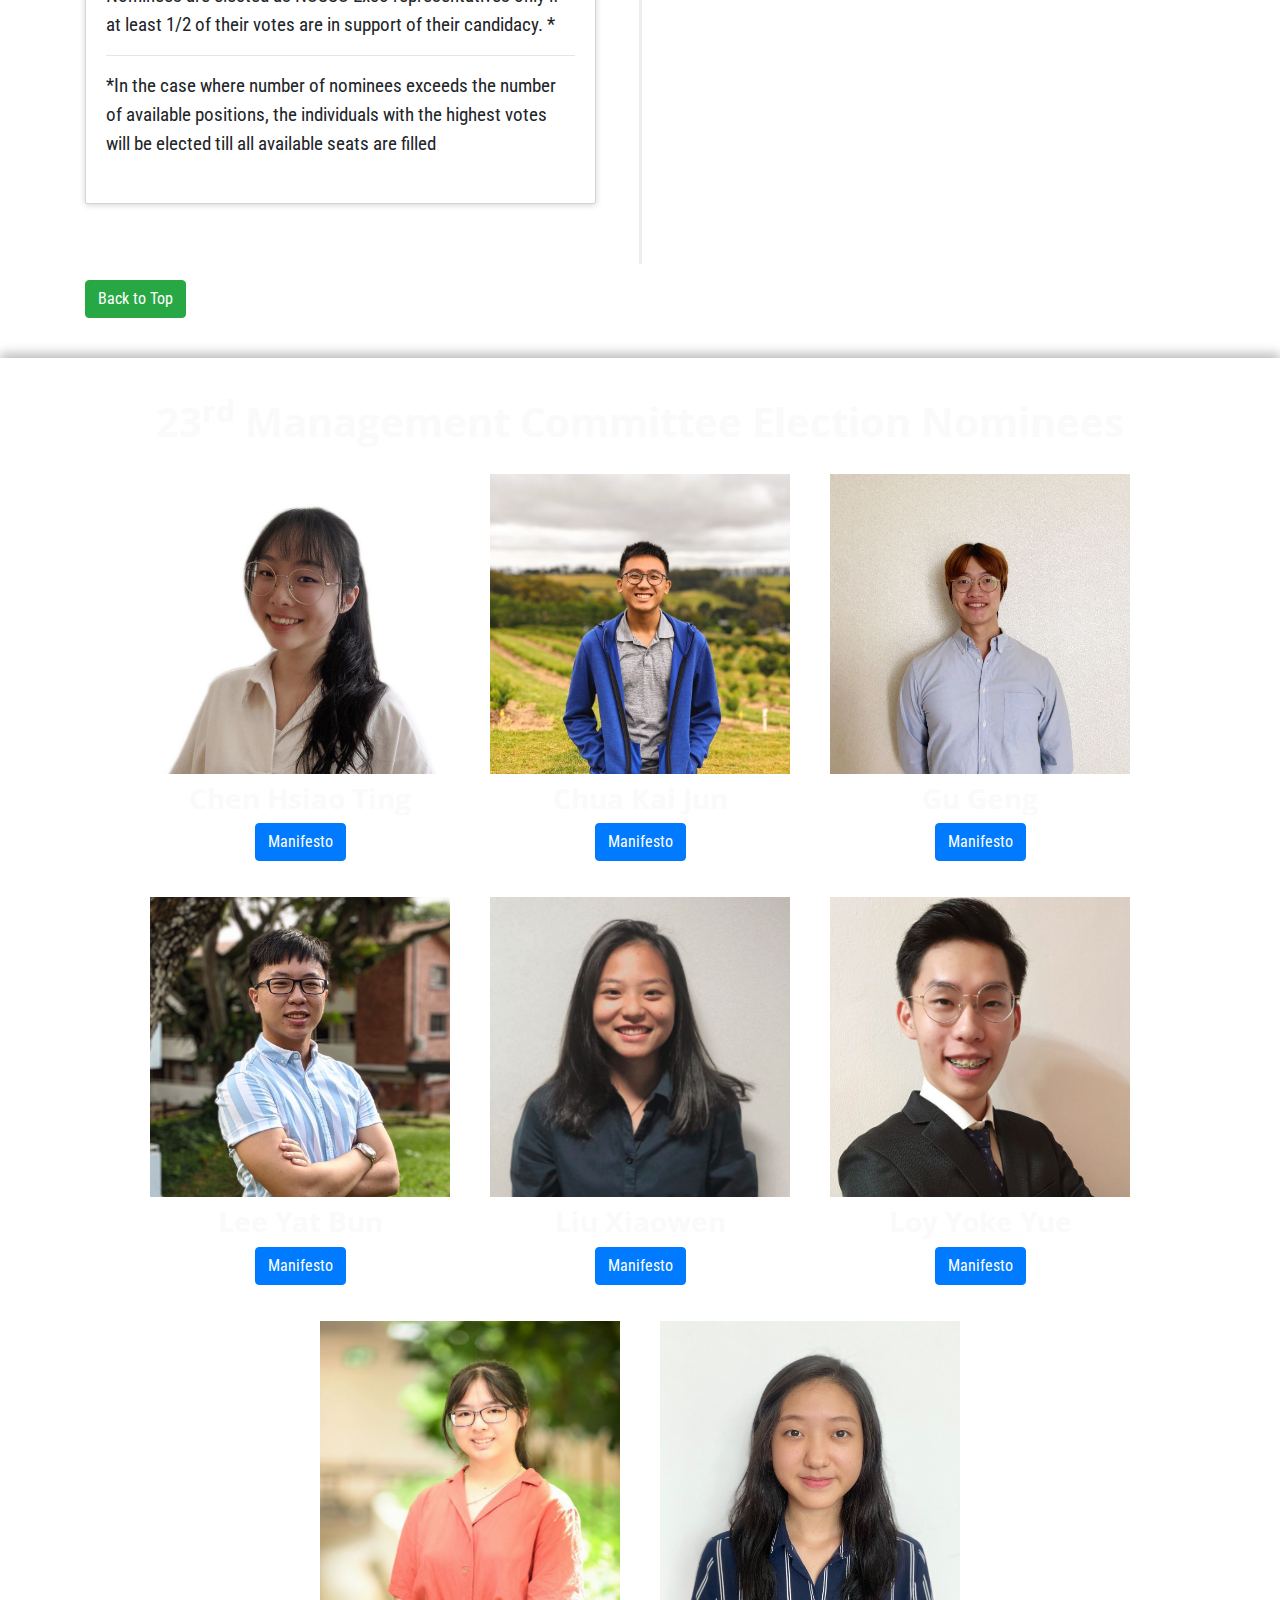
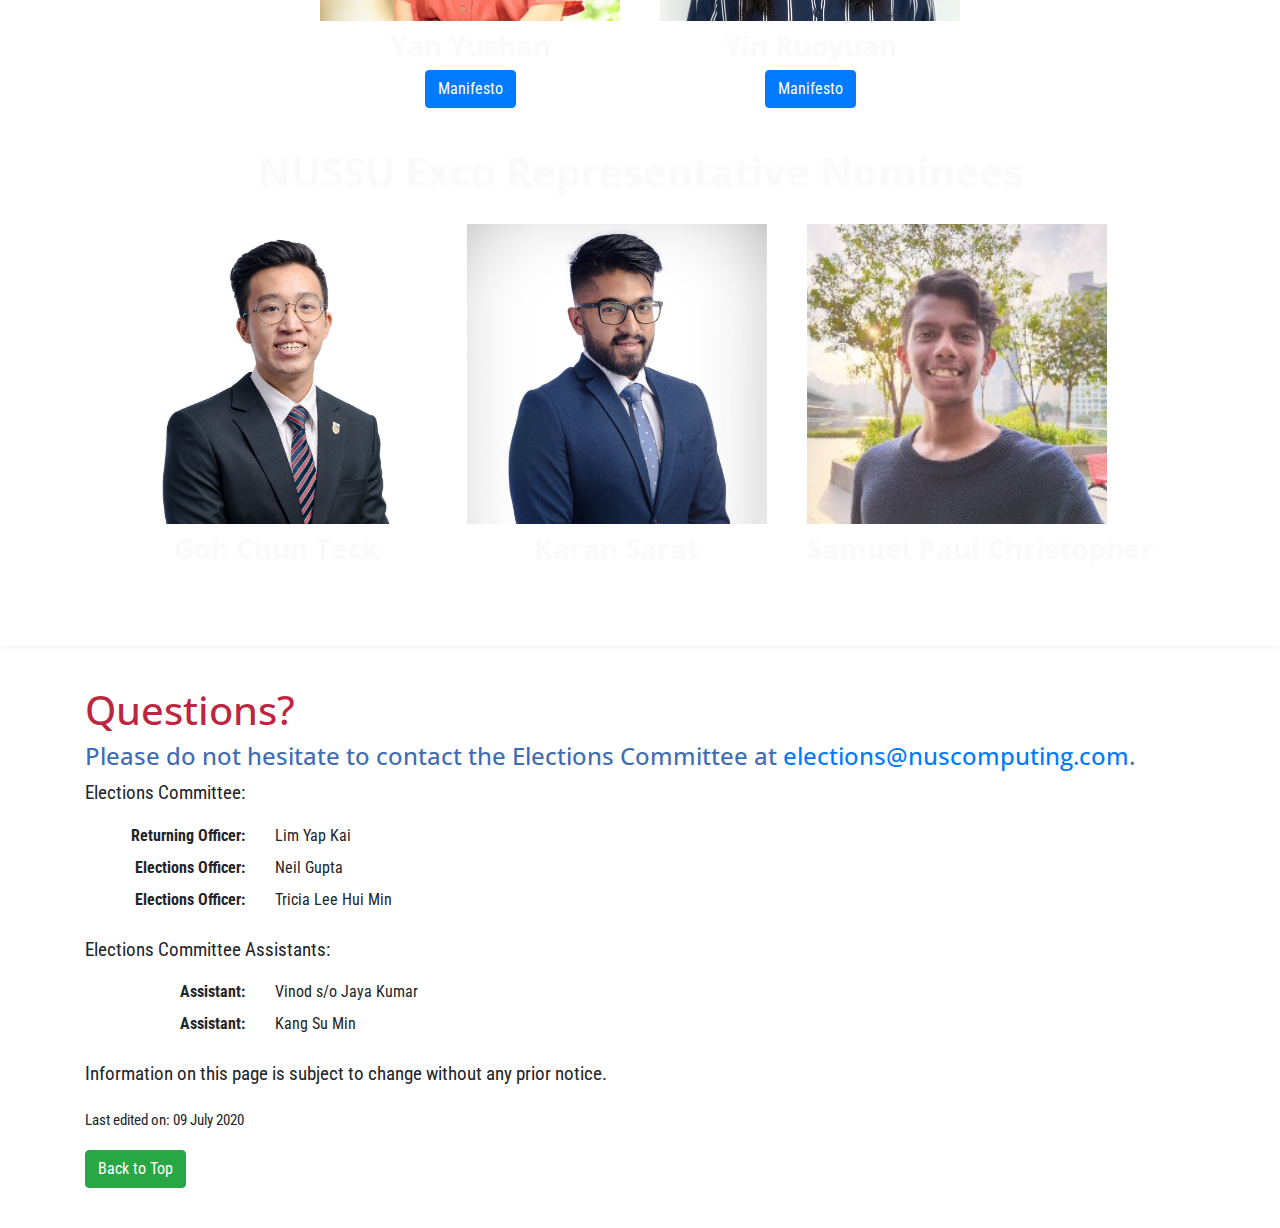
==== commit aa5b193a: "Remove stray manifesto link" ====
--- a/index.html
+++ b/index.html
@@ -345,7 +345,6 @@
             <img src="img/nominees/samuel-paul-christopher.jpeg" class="img-responsive"/>
             <div class="caption">
               <h3 class="nominee-name">Samuel Paul Christopher</h3>
-              <p style="text-align: center;"><a href="files/manifesto/samuel-paul-christopher.pdf" class="btn btn-primary" target="_blank">Manifesto</a></p>
             </div>
           </div>
         </div>
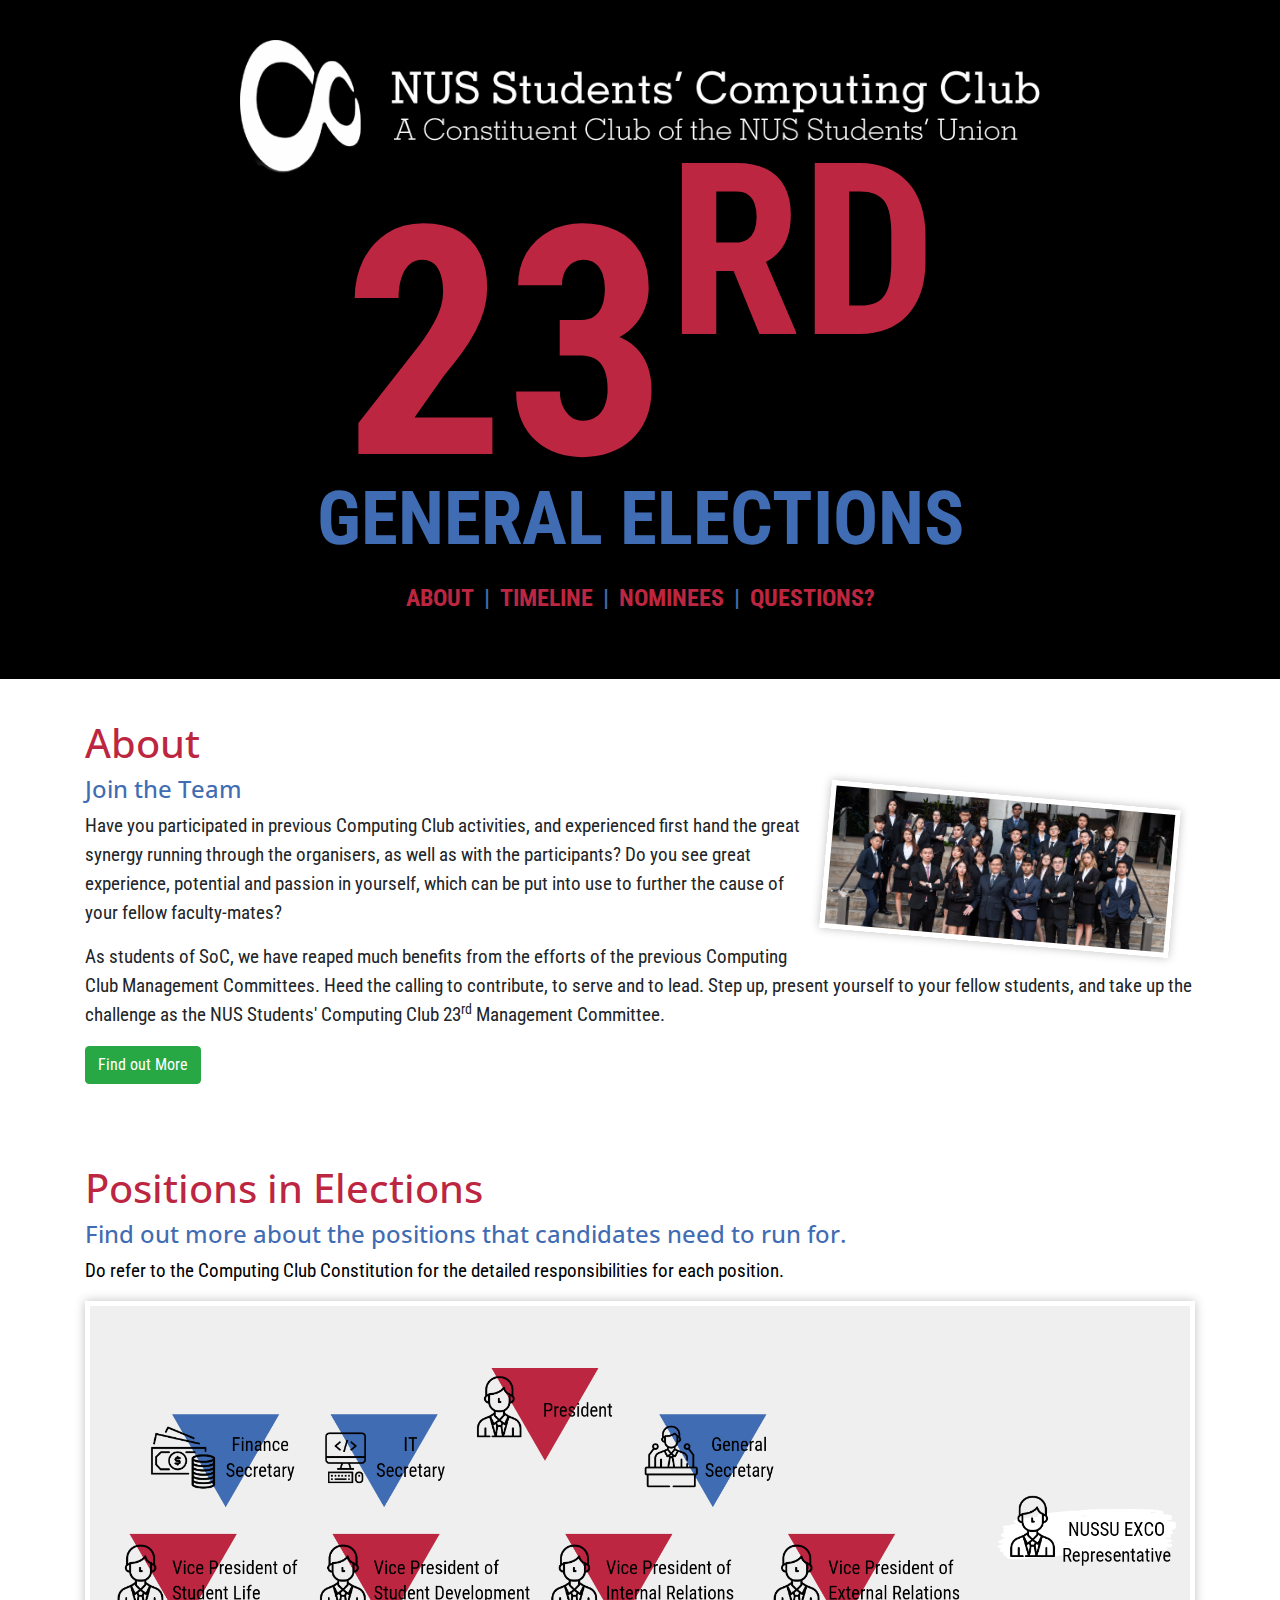
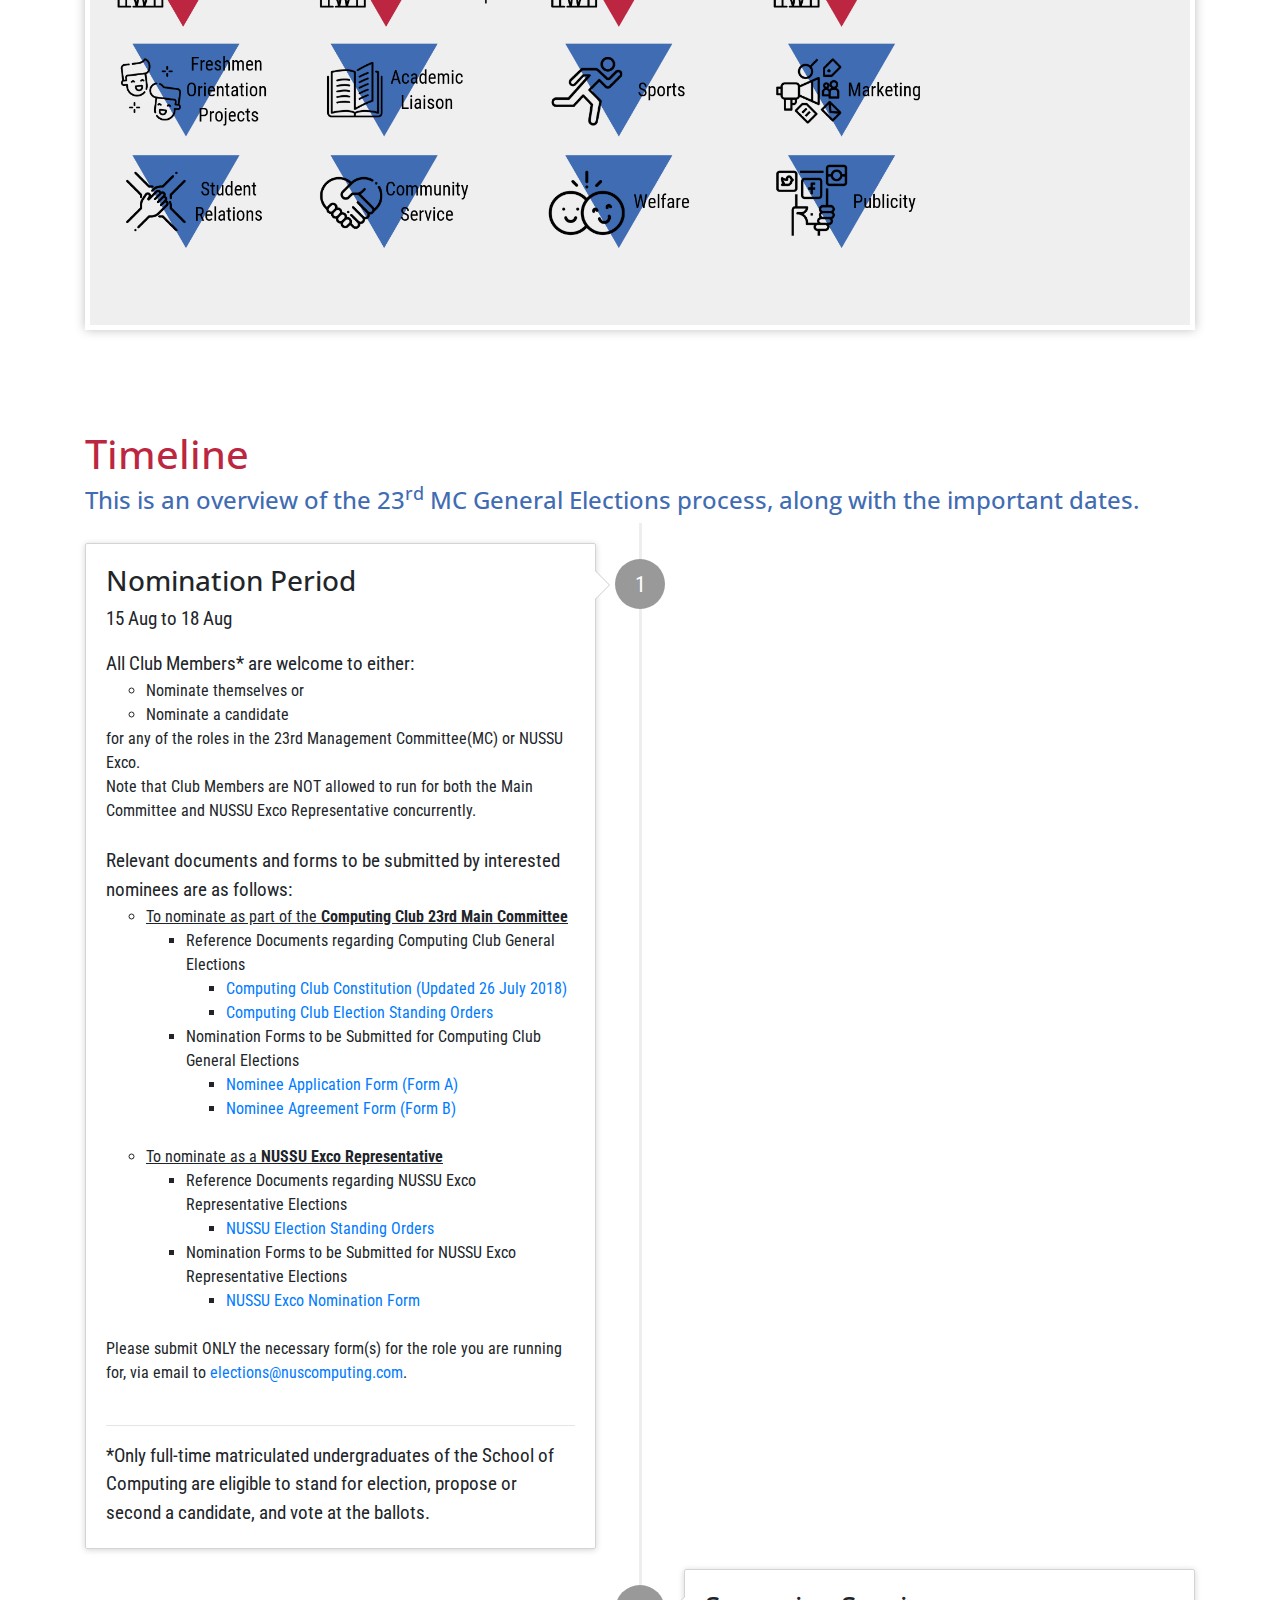
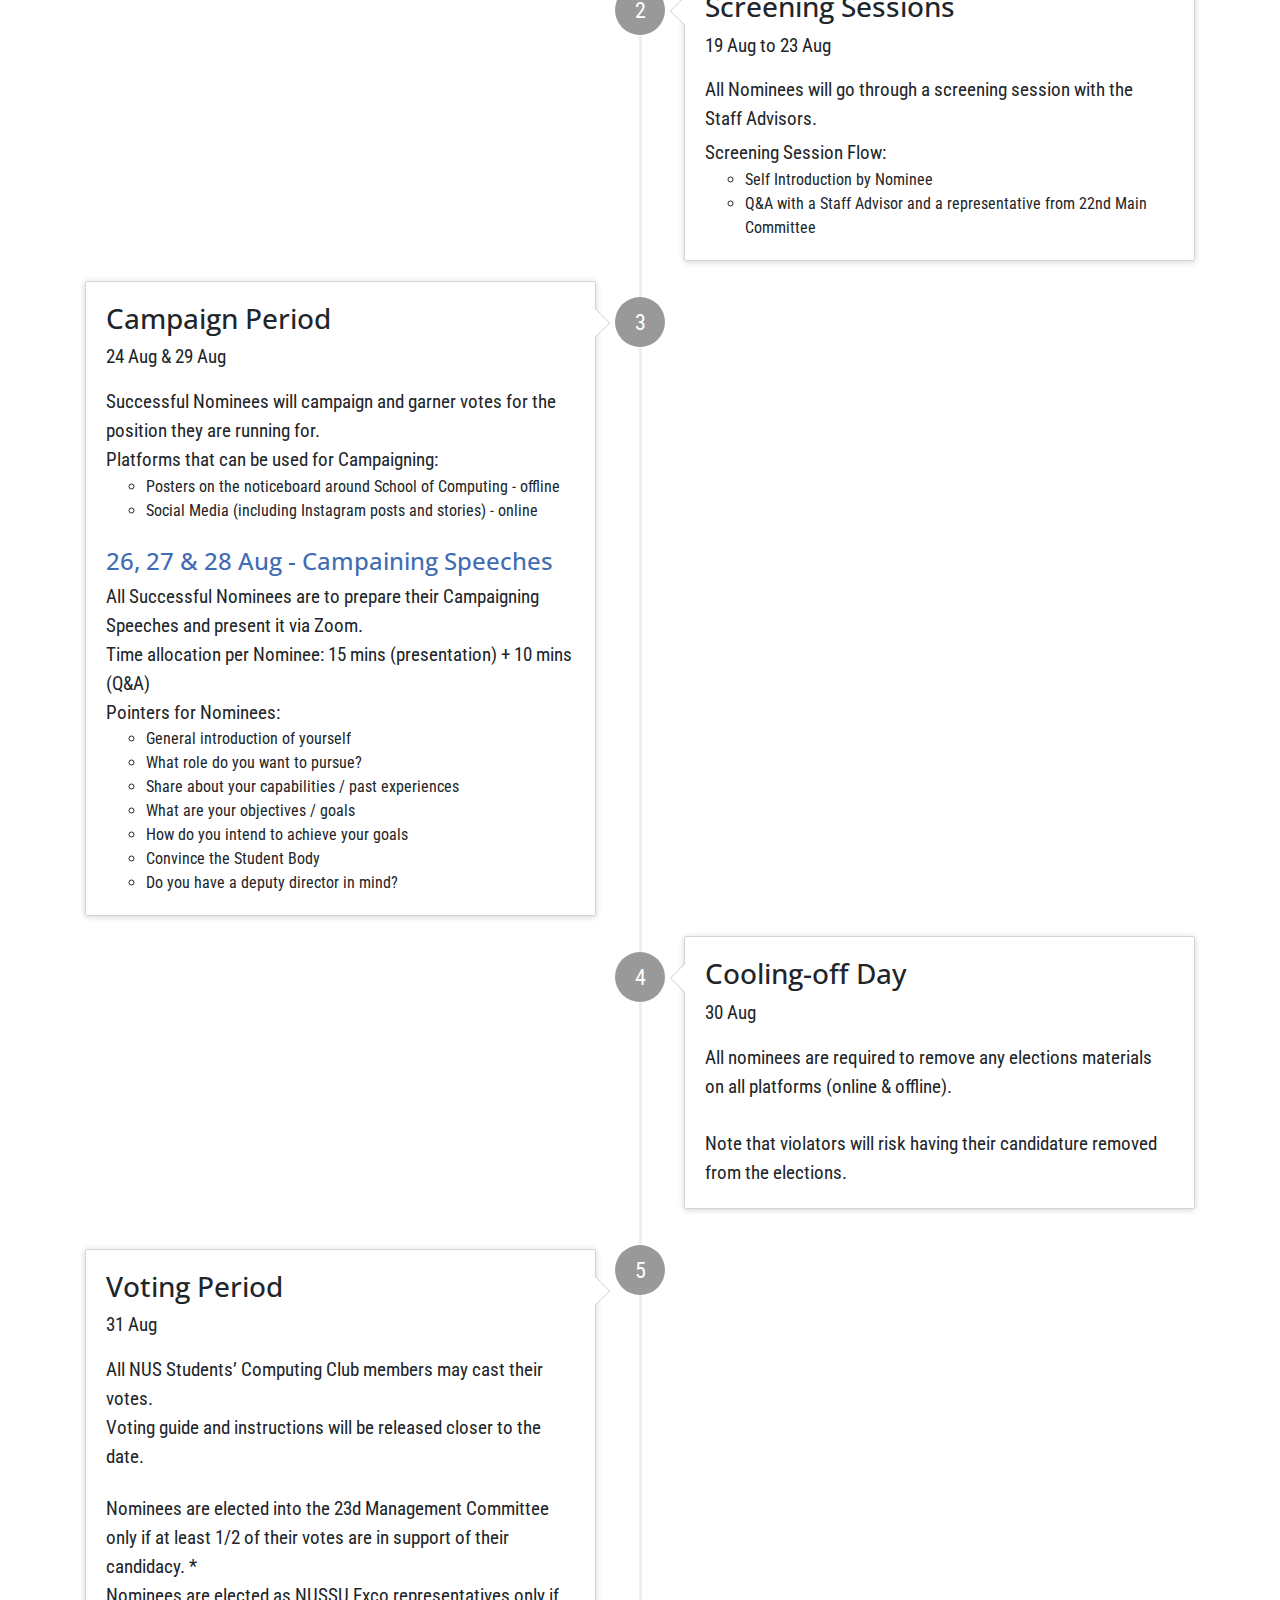
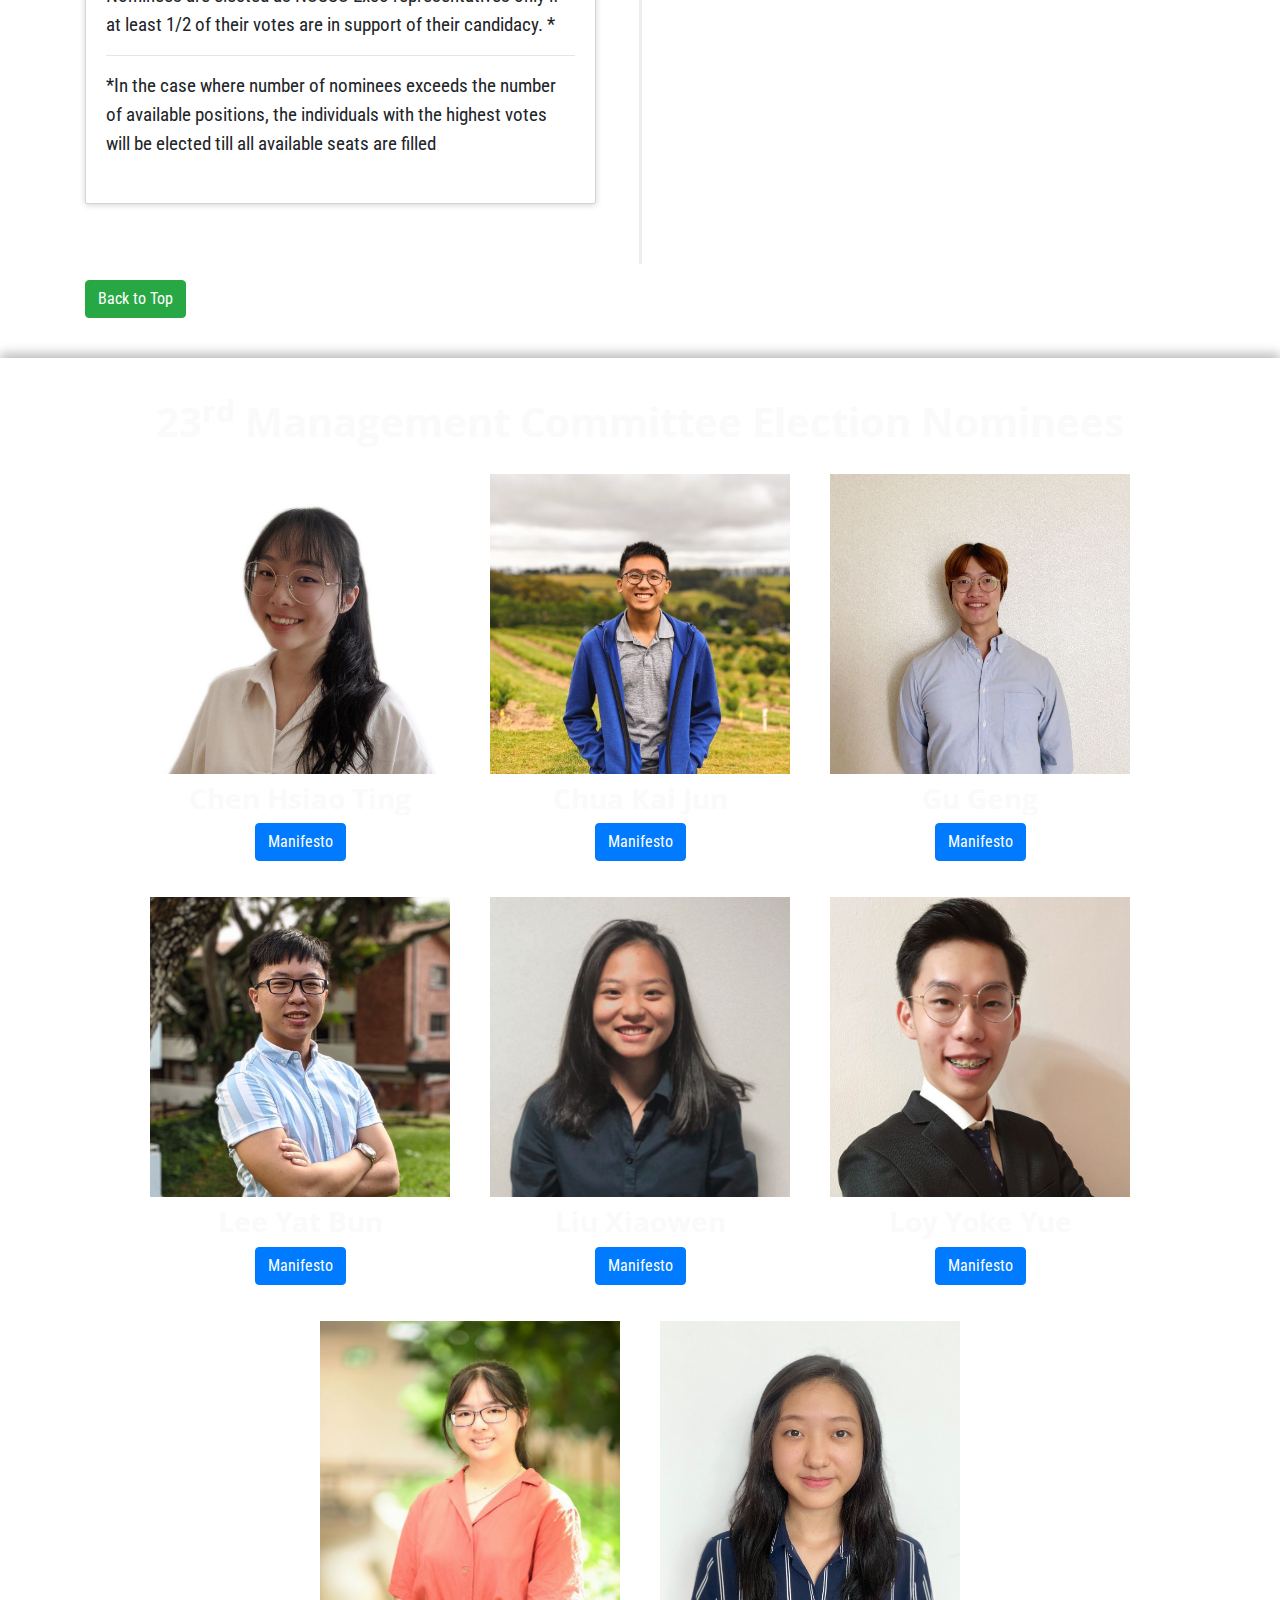
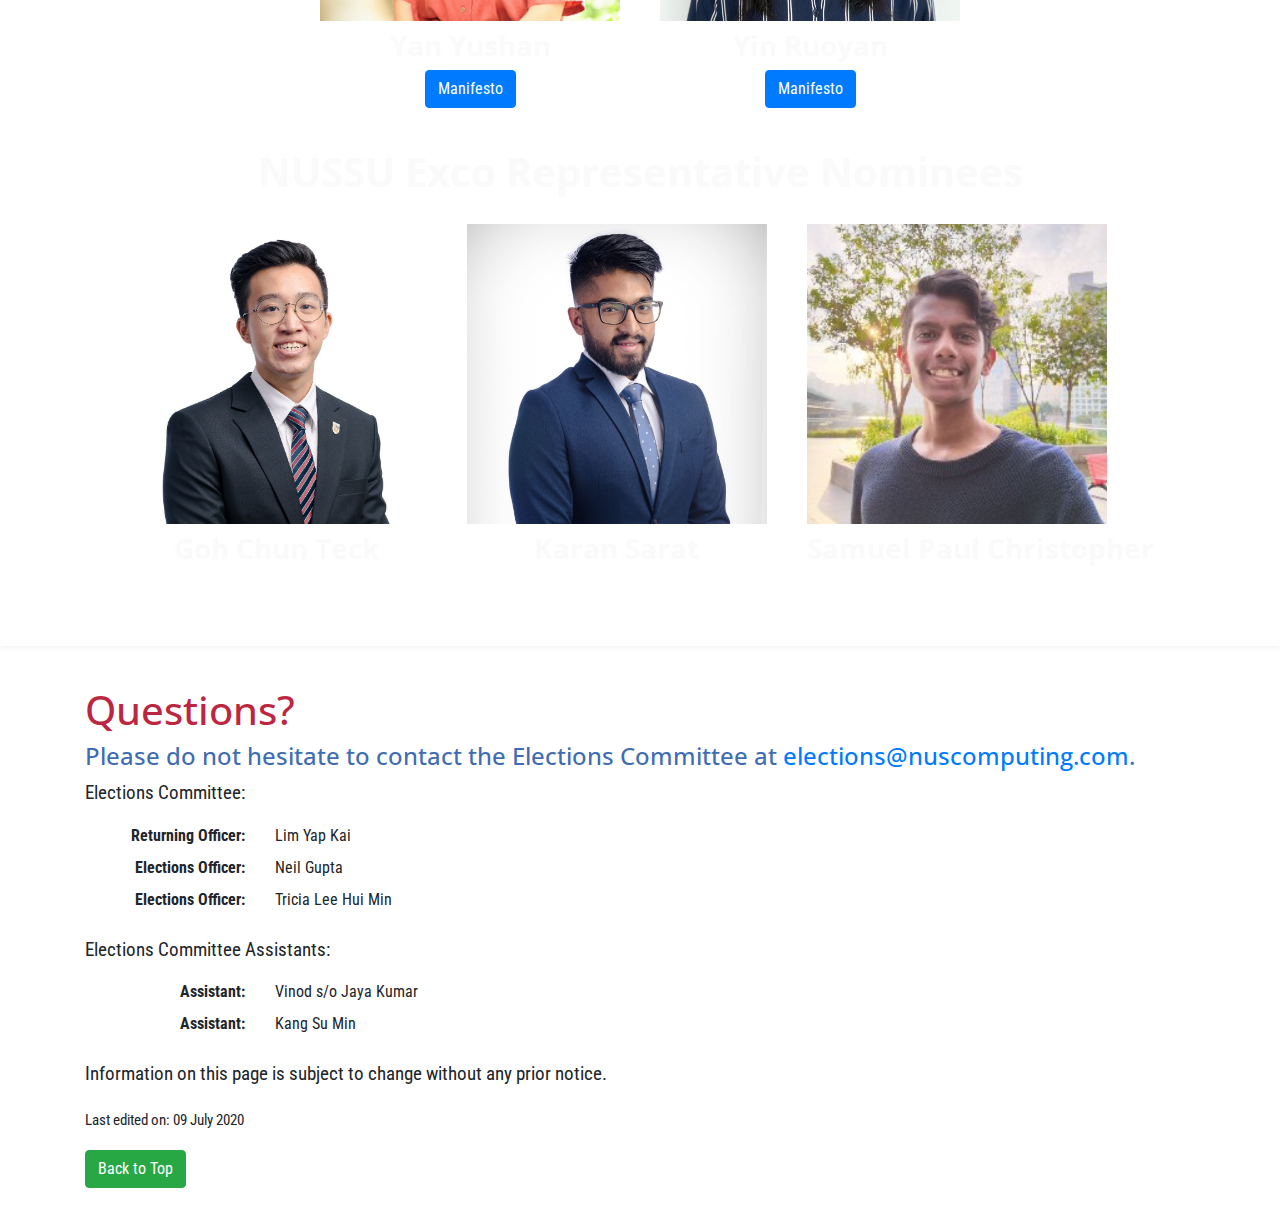
==== commit 8a0ec10b: "Fix typo in name" ====
--- a/index.html
+++ b/index.html
@@ -317,10 +317,10 @@
           </div>
         </div>
         <div class="thumbnail">
-          <img src="img/nominees/yin-ruoyuan.jpeg" class="img-responsive"/>
-          <div class="caption">
-            <h3 class="nominee-name">Yin Ruoyuan</h3>
-            <p style="text-align: center;"><a href="files/manifesto/yin-ruoyuan.pdf" class="btn btn-primary" target="_blank">Manifesto</a></p>
+          <img src="img/nominees/yin-ruoyan.jpeg" class="img-responsive"/>
+          <div class="caption">
+            <h3 class="nominee-name">Yin Ruoyan</h3>
+            <p style="text-align: center;"><a href="files/manifesto/yin-ruoyan.pdf" class="btn btn-primary" target="_blank">Manifesto</a></p>
           </div>
         </div>
       </div>
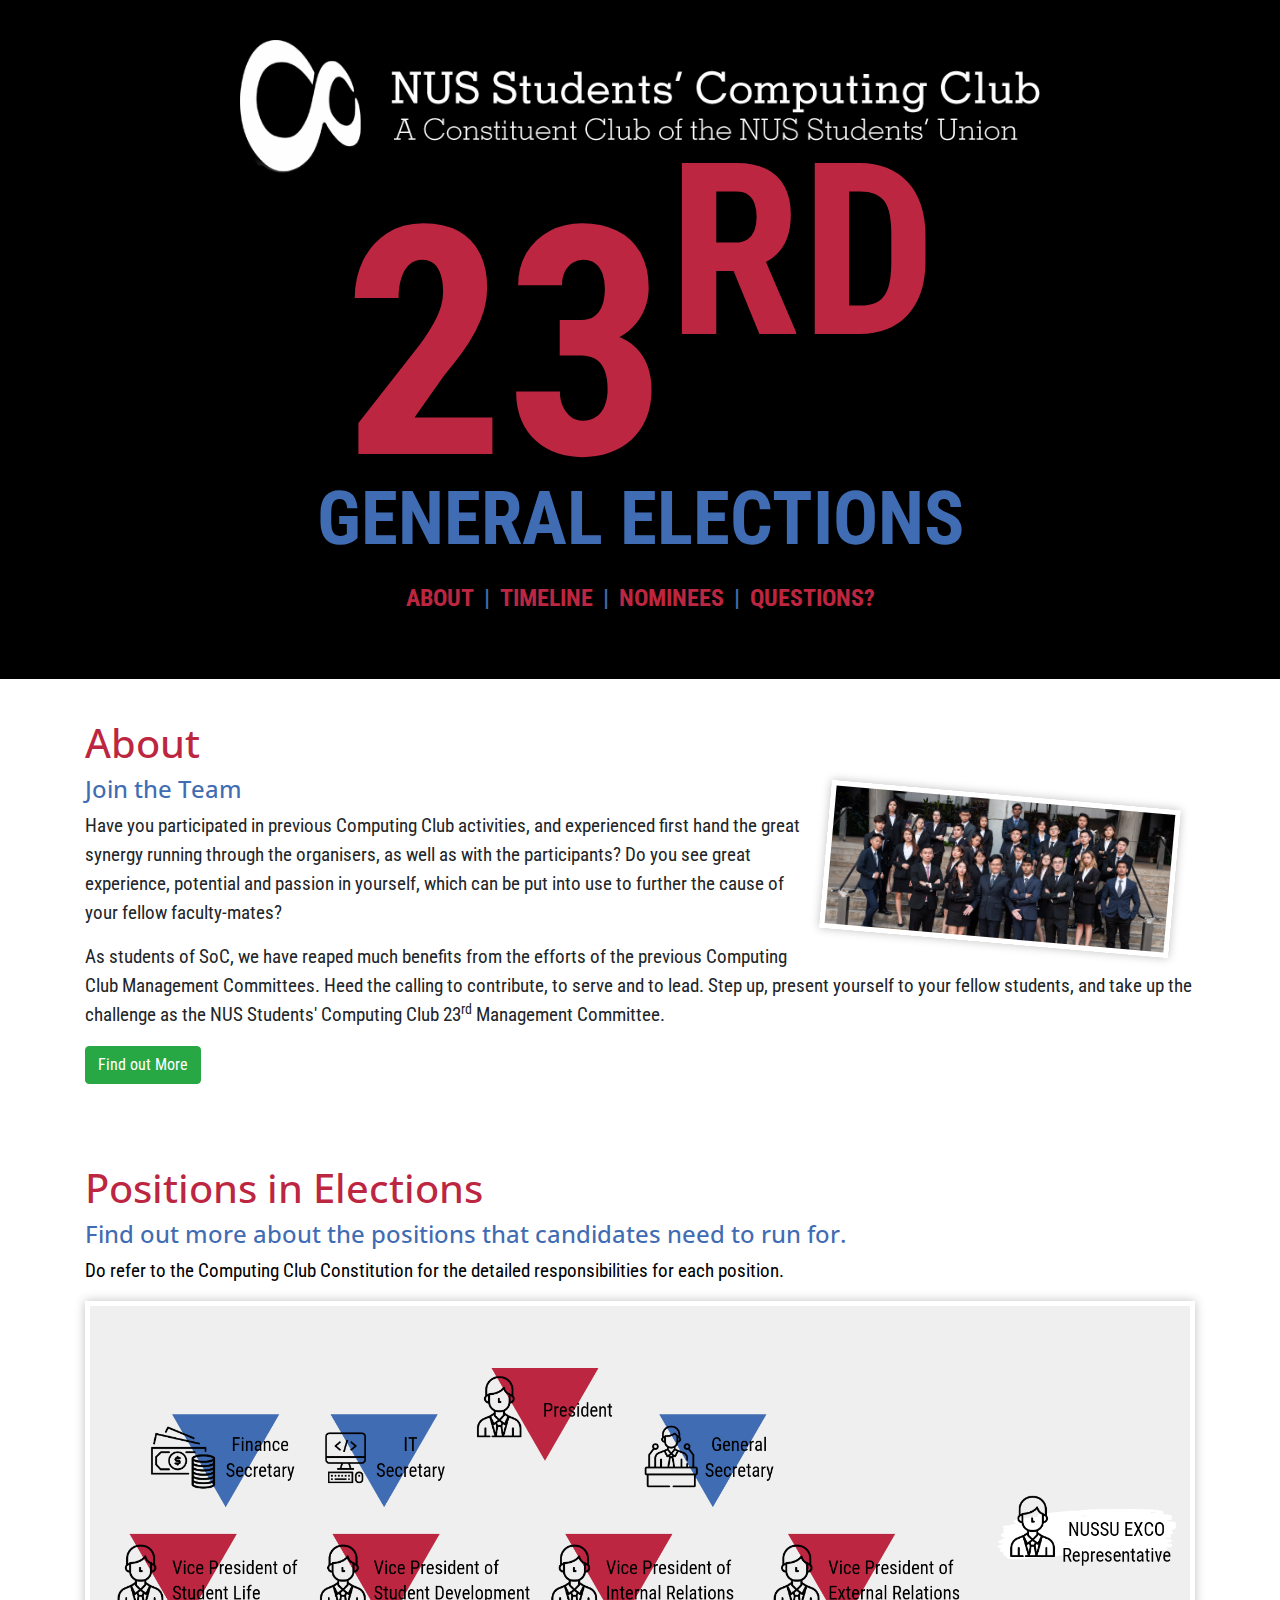
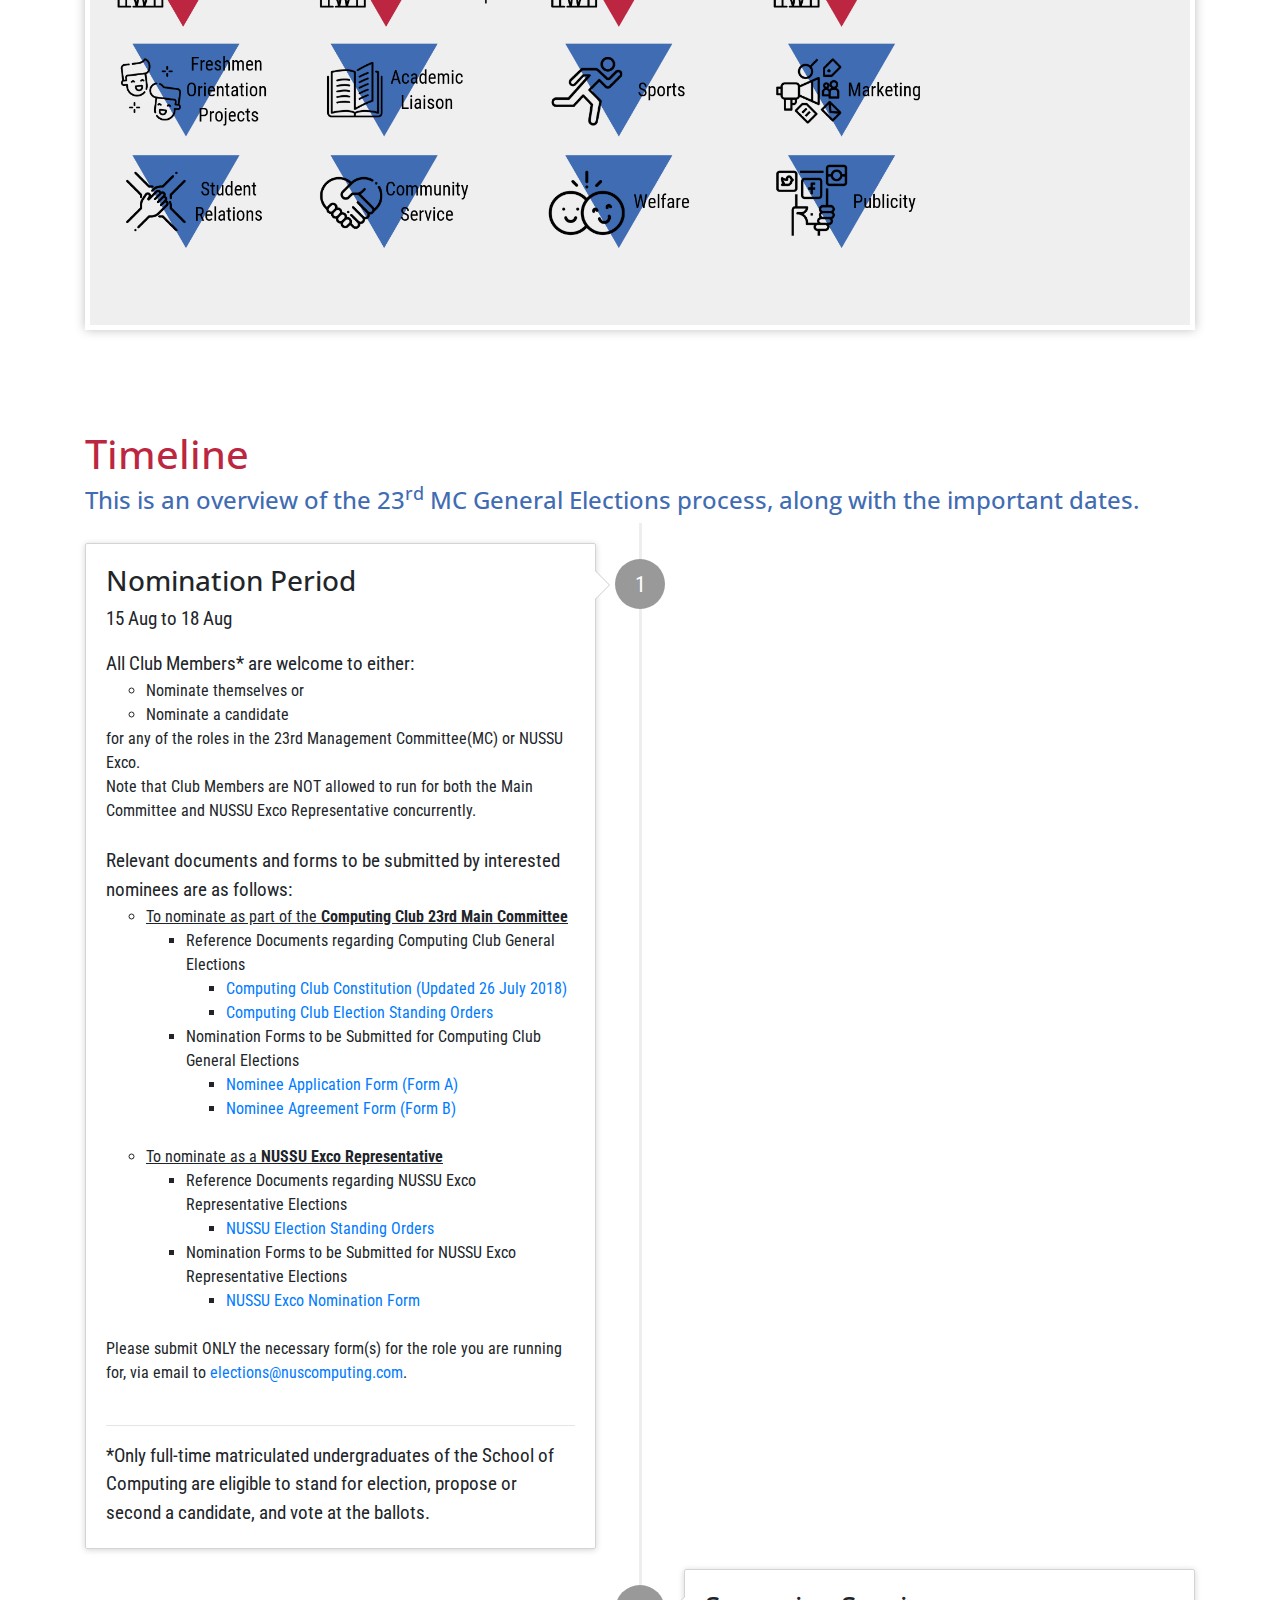
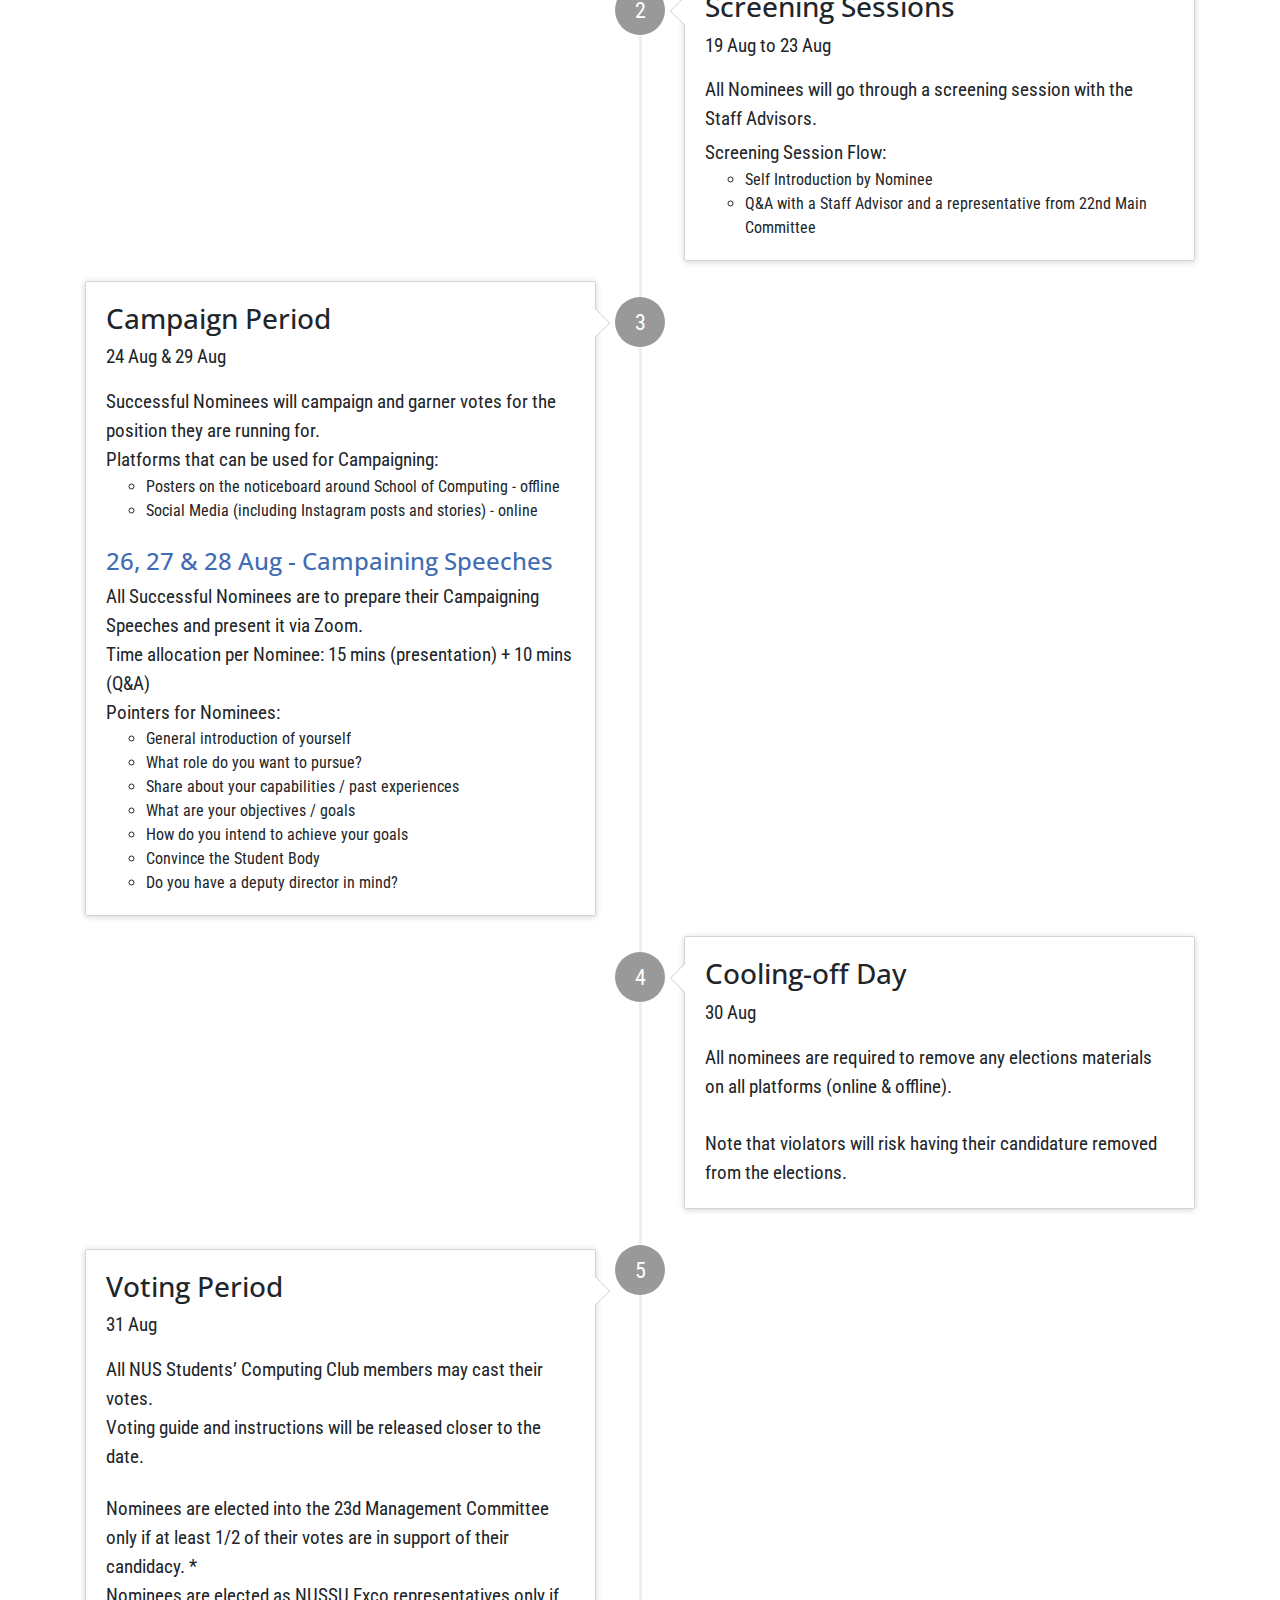
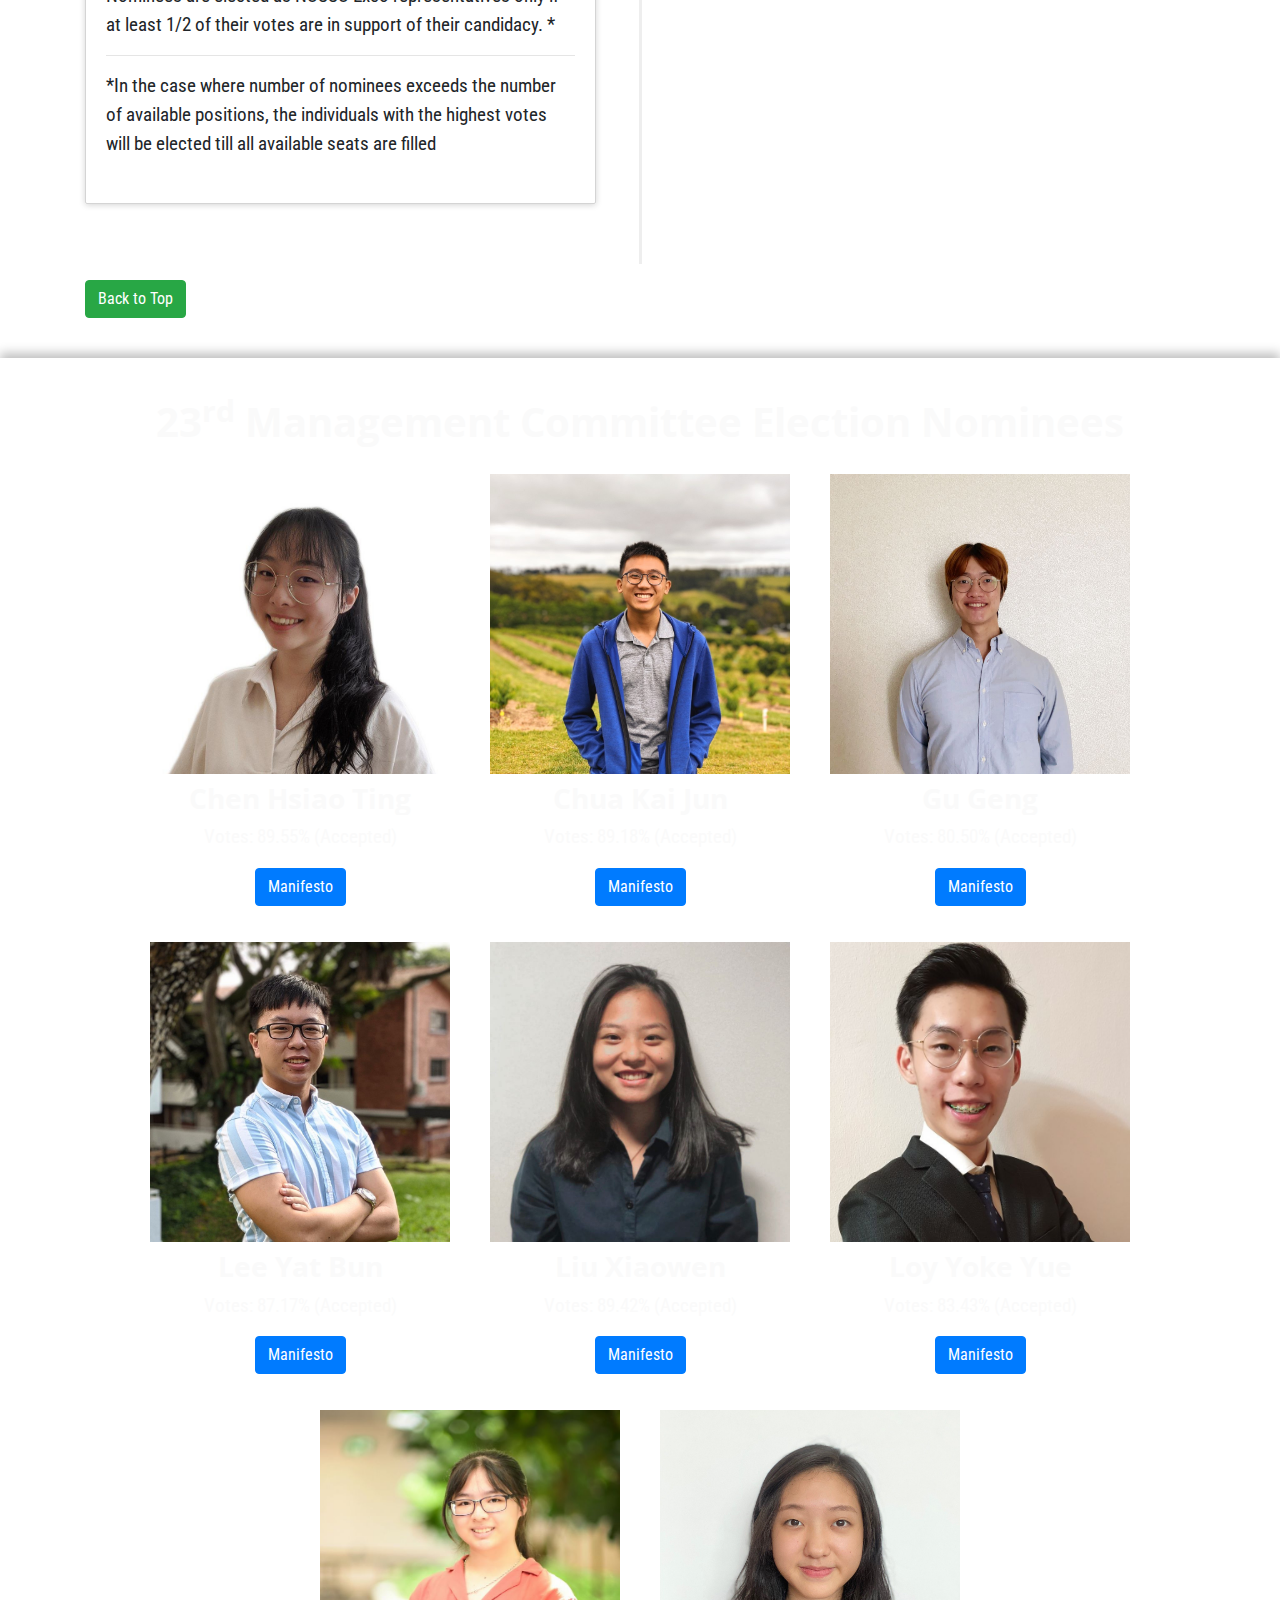
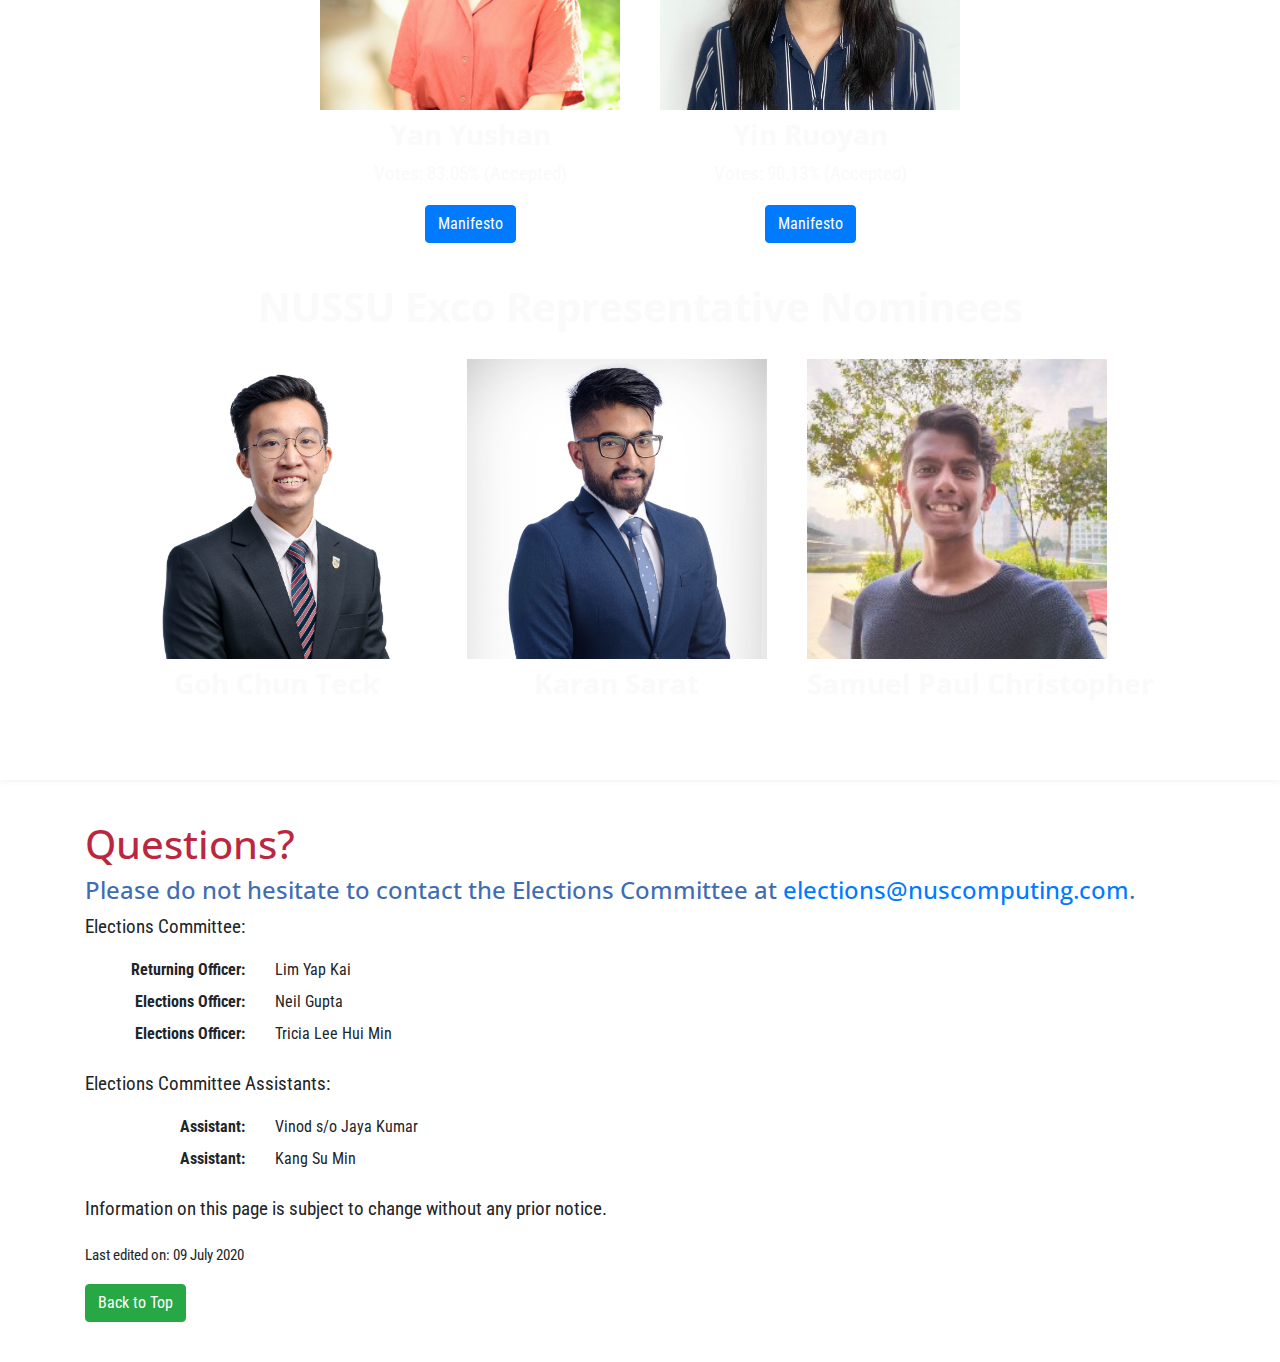
==== commit fc415703: "Update votes" ====
--- a/index.html
+++ b/index.html
@@ -271,6 +271,7 @@
           <img src="img/nominees/chen-hsiao-ting.jpeg" class="img-responsive"/>
           <div class="caption">
             <h3 class="nominee-name">Chen Hsiao Ting</h3>
+            <p style="text-align: center;">Votes: 89.55% (Accepted)</p>
             <p style="text-align: center;"><a href="files/manifesto/chen-hsiao-ting.pdf" class="btn btn-primary" target="_blank">Manifesto</a></p>
           </div>
         </div>
@@ -278,6 +279,7 @@
           <img src="img/nominees/chua-kai-jun.jpeg" class="img-responsive"/>
           <div class="caption">
             <h3 class="nominee-name">Chua Kai Jun</h3>
+            <p style="text-align: center;">Votes: 89.18% (Accepted)</p>
             <p style="text-align: center;"><a href="files/manifesto/chua-kai-jun.pdf" class="btn btn-primary" target="_blank">Manifesto</a></p>
           </div>
         </div>
@@ -285,6 +287,7 @@
           <img src="img/nominees/gu-geng.jpeg" class="img-responsive"/>
           <div class="caption">
             <h3 class="nominee-name">Gu Geng</h3>
+            <p style="text-align: center;">Votes: 80.50% (Accepted)</p>
             <p style="text-align: center;"><a href="files/manifesto/gu-geng.pdf" class="btn btn-primary" target="_blank">Manifesto</a></p>
           </div>
         </div>
@@ -292,6 +295,7 @@
           <img src="img/nominees/lee-yat-bun.jpeg" class="img-responsive"/>
           <div class="caption">
             <h3 class="nominee-name">Lee Yat  Bun</h3>
+            <p style="text-align: center;">Votes: 87.17% (Accepted)</p>
             <p style="text-align: center;"><a href="files/manifesto/lee-yat-bun.pdf" class="btn btn-primary" target="_blank">Manifesto</a></p>
           </div>
         </div>
@@ -299,6 +303,7 @@
           <img src="img/nominees/liu-xiaowen.jpeg" class="img-responsive"/>
           <div class="caption">
             <h3 class="nominee-name">Liu Xiaowen</h3>
+            <p style="text-align: center;">Votes: 89.42% (Accepted)</p>
             <p style="text-align: center;"><a href="files/manifesto/liu-xiaowen.pdf" class="btn btn-primary" target="_blank">Manifesto</a></p>
           </div>
         </div>
@@ -306,6 +311,7 @@
           <img src="img/nominees/loy-yoke-yue.jpeg" class="img-responsive"/>
           <div class="caption">
             <h3 class="nominee-name">Loy Yoke Yue</h3>
+            <p style="text-align: center;">Votes: 83.43% (Accepted)</p>
             <p style="text-align: center;"><a href="files/manifesto/loy-yoke-yue.pdf" class="btn btn-primary" target="_blank">Manifesto</a></p>
           </div>
         </div>
@@ -313,6 +319,7 @@
           <img src="img/nominees/yan-yushan.jpeg" class="img-responsive"/>
           <div class="caption">
             <h3 class="nominee-name">Yan Yushan</h3>
+            <p style="text-align: center;">Votes: 83.05% (Accepted)</p>
             <p style="text-align: center;"><a href="files/manifesto/yan-yushan.pdf" class="btn btn-primary" target="_blank">Manifesto</a></p>
           </div>
         </div>
@@ -320,6 +327,7 @@
           <img src="img/nominees/yin-ruoyan.jpeg" class="img-responsive"/>
           <div class="caption">
             <h3 class="nominee-name">Yin Ruoyan</h3>
+            <p style="text-align: center;">Votes: 90.13% (Accepted)</p>
             <p style="text-align: center;"><a href="files/manifesto/yin-ruoyan.pdf" class="btn btn-primary" target="_blank">Manifesto</a></p>
           </div>
         </div>
